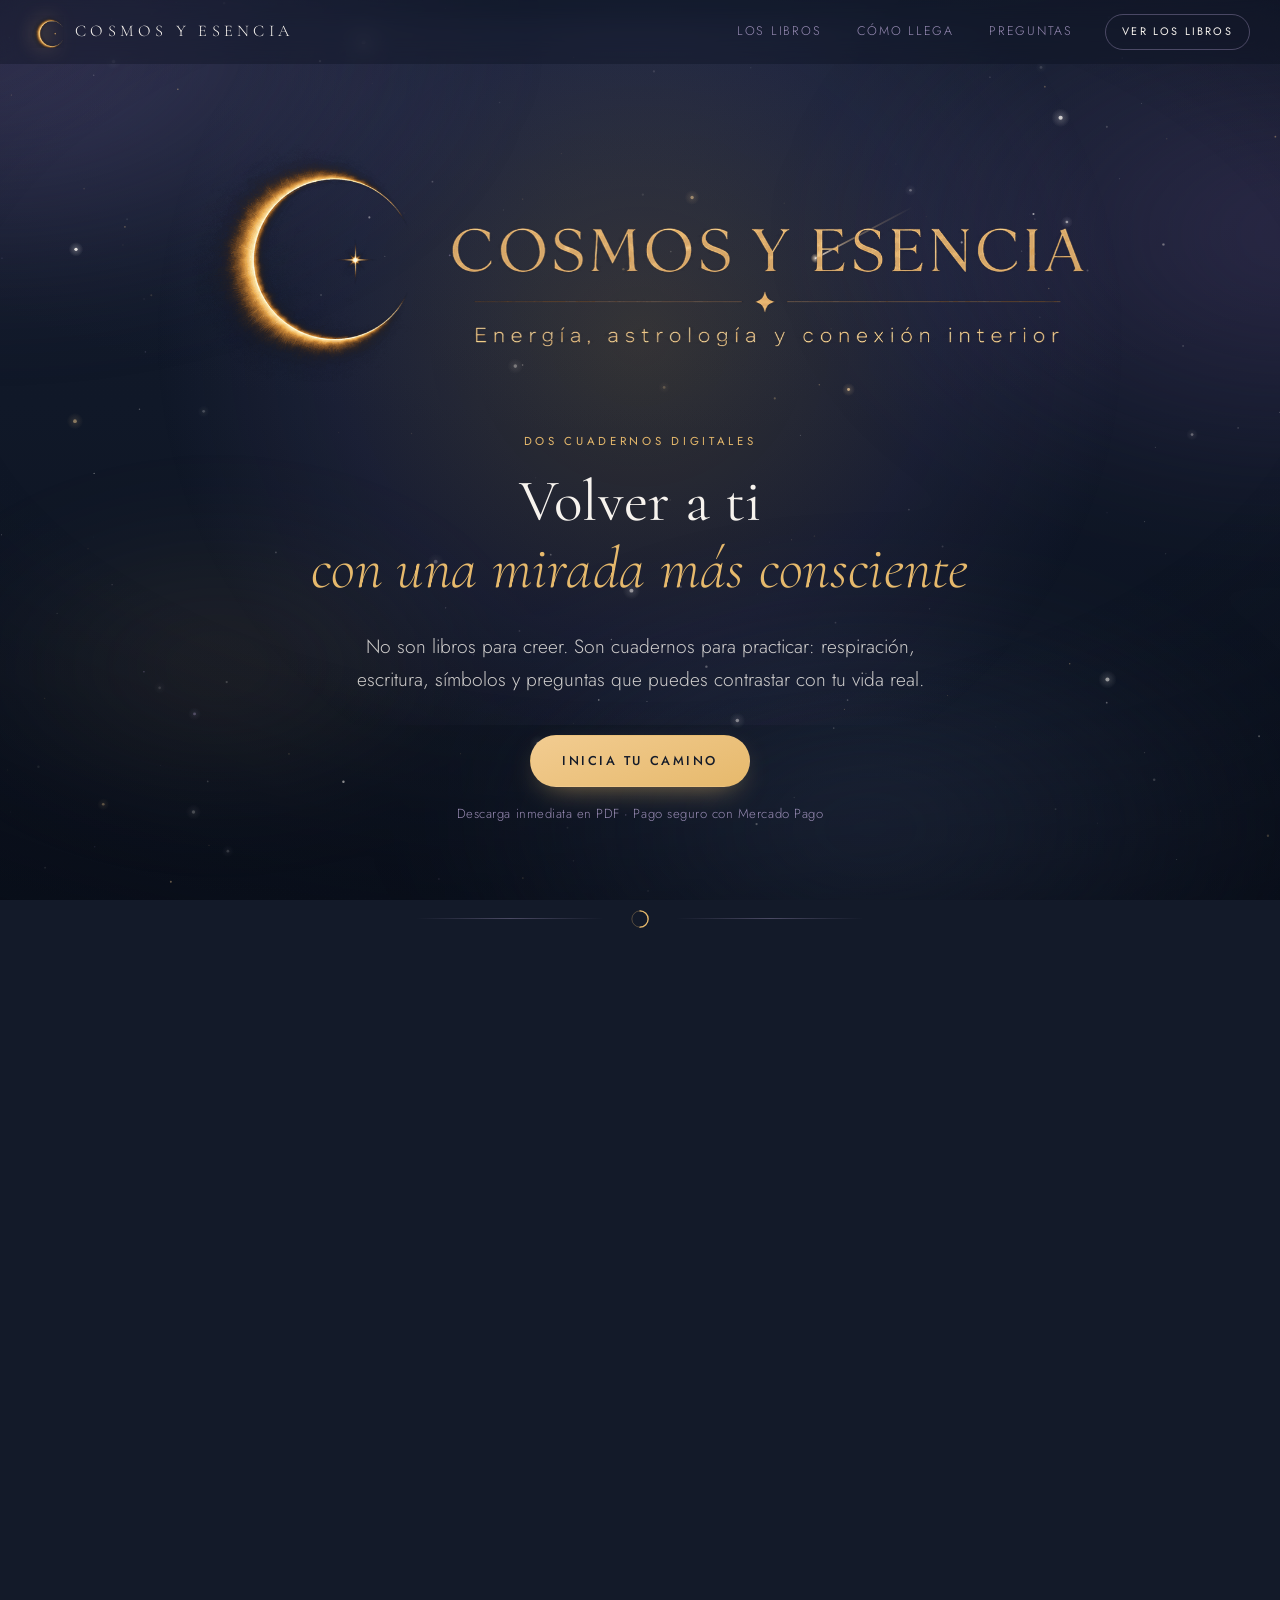
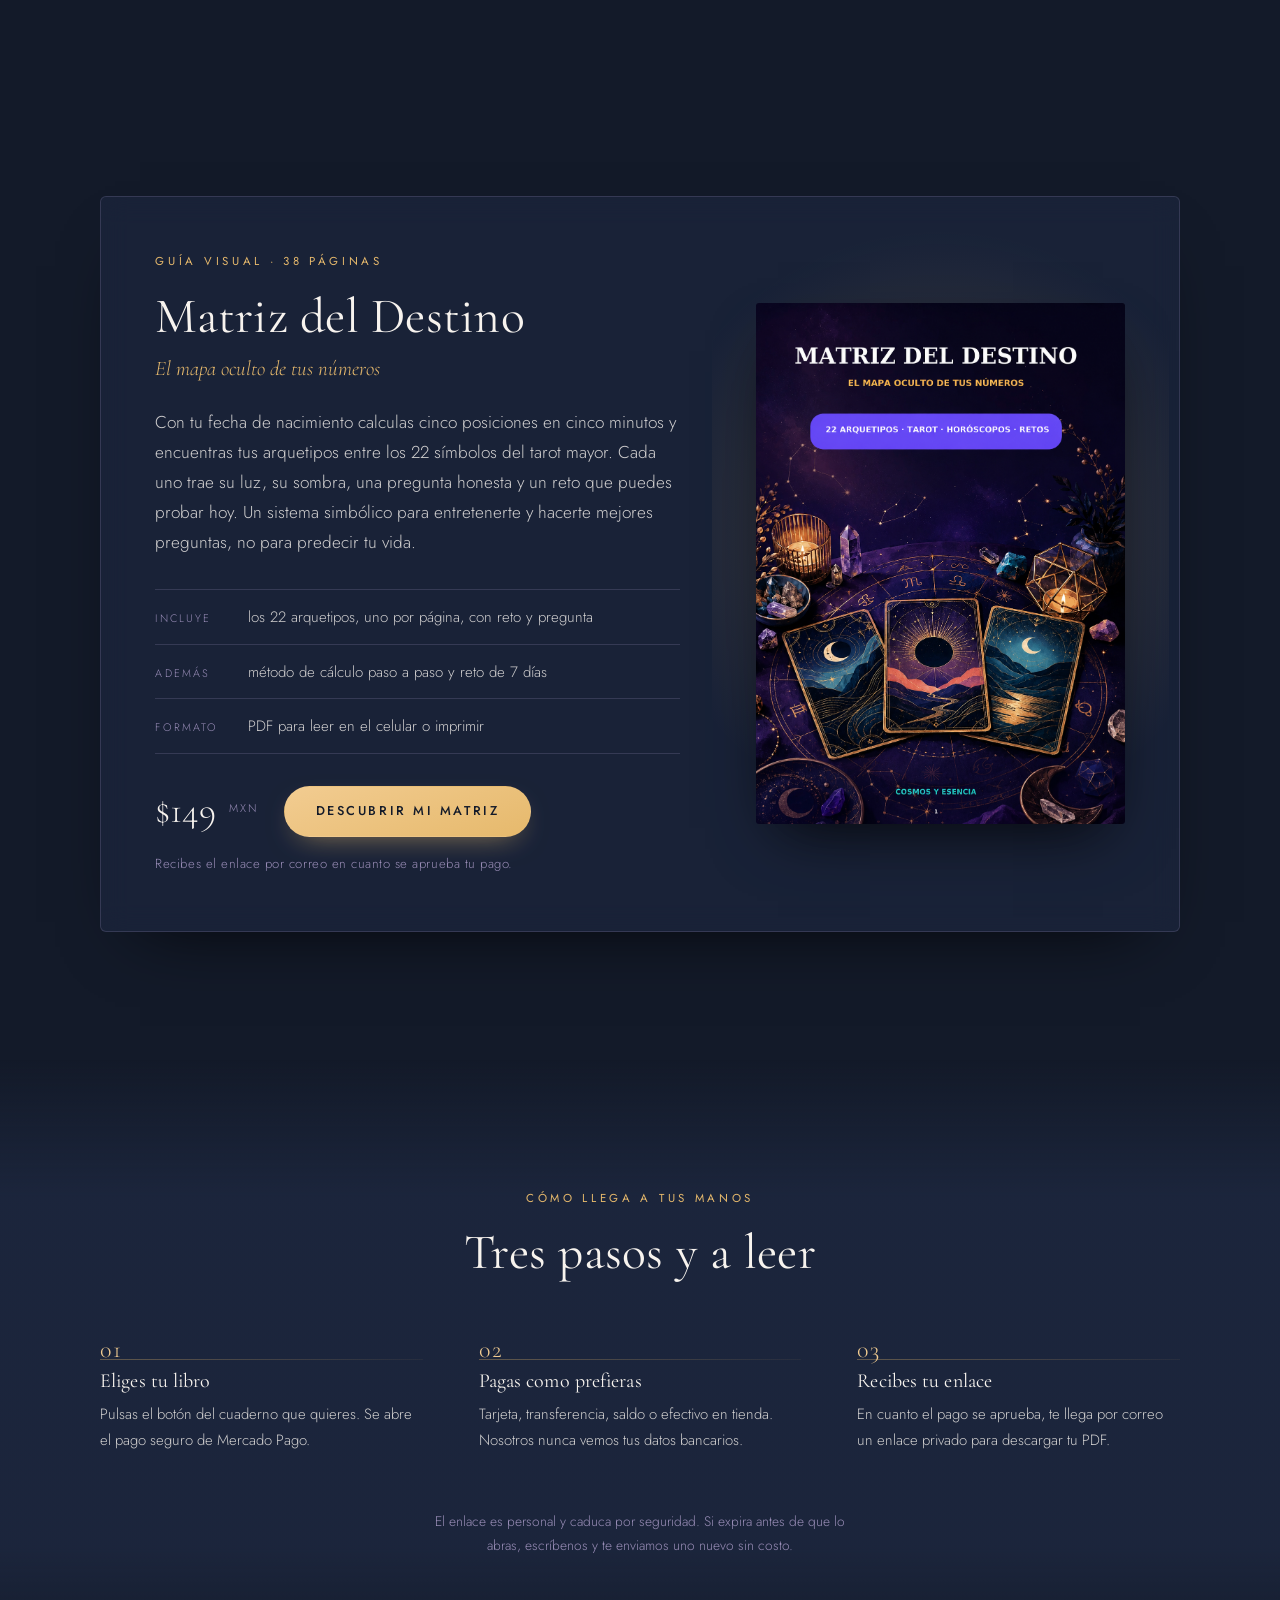
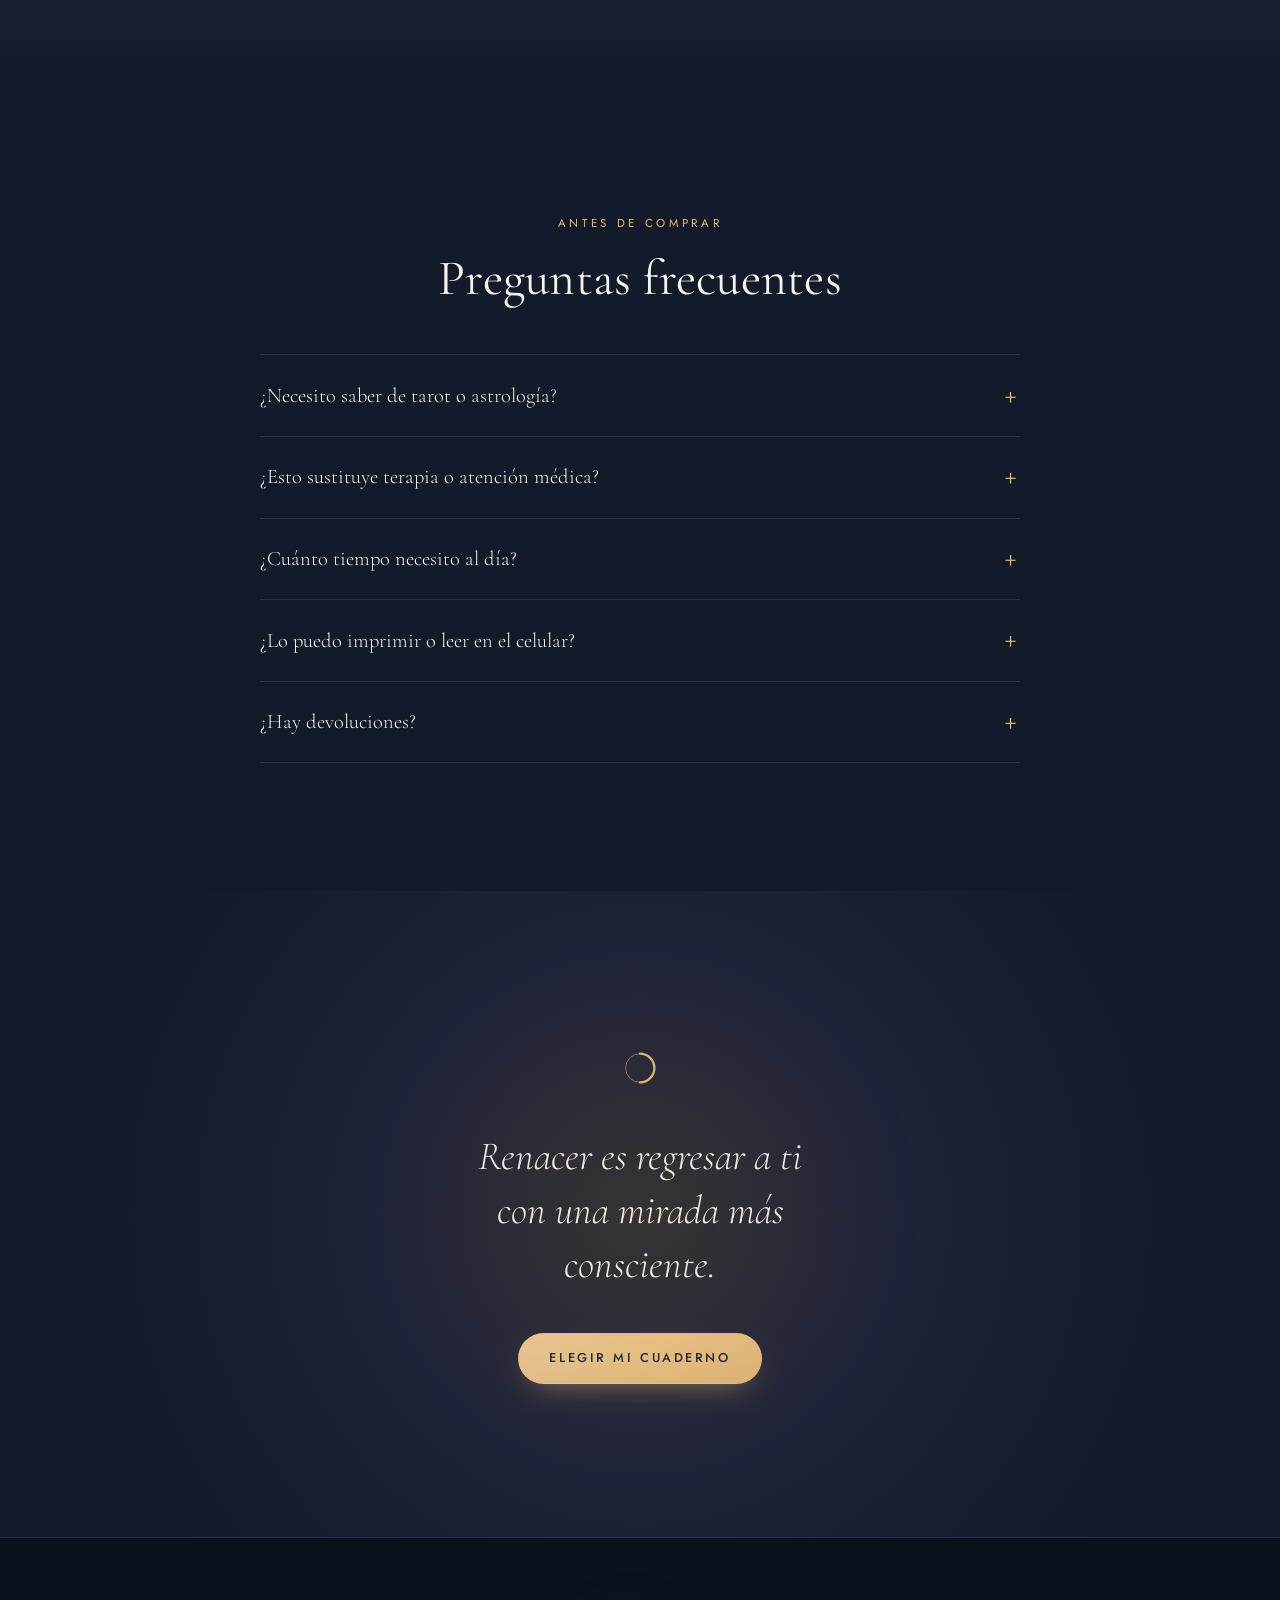
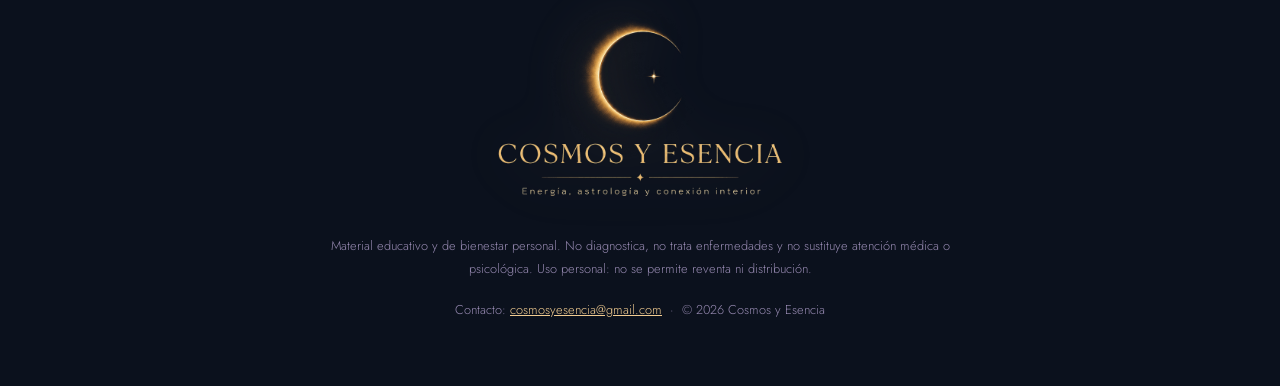
==== index.html @ add238f6 "Update index.html" ====
<!DOCTYPE html>
<html lang="es-MX">
<head>
<meta charset="UTF-8">
<meta name="viewport" content="width=device-width, initial-scale=1">
<title>Cosmos y Esencia — Ebooks de energía, astrología y conexión interior</title>
<meta name="description" content="Dos cuadernos digitales para observarte con más claridad: Renacer Energético (21 días de práctica) y Matriz del Destino (los 22 arquetipos). Descarga inmediata en PDF.">

<!-- El icono que se ve en la pestaña del navegador -->
<link rel="icon" type="image/png" href="assets/favicon.png">
<link rel="apple-touch-icon" href="assets/favicon.png">

<!-- Cómo se ve el enlace cuando lo compartes en WhatsApp, Facebook o Instagram -->
<meta property="og:type" content="website">
<meta property="og:title" content="Cosmos y Esencia — Ebooks de energía y conexión interior">
<meta property="og:description" content="Dos cuadernos digitales para volver a ti con una mirada más consciente.">
<meta property="og:image" content="assets/og-cosmos.jpg">
<meta name="theme-color" content="#131A29">

<link rel="preconnect" href="https://fonts.googleapis.com">
<link rel="preconnect" href="https://fonts.gstatic.com" crossorigin>
<link href="https://fonts.googleapis.com/css2?family=Cormorant+Garamond:ital,wght@0,300;0,400;0,500;1,300;1,400&family=Jost:wght@200;300;400;500&display=swap" rel="stylesheet">
<link rel="stylesheet" href="./css/styles.css">
</head>

<body>
<a class="skip-link" href="#libros">Ir a los libros</a>

<!-- ════════════════════════════════════════════════════════════════
     EL CIELO
     Estas tres capas viven detrás de TODA la página (position:fixed).
     No se tocan ni se leen: son decoración, por eso van con aria-hidden.

       1. .cielo__nebulosa → manchas de color moradas que se mueven lento
       2. <canvas>         → estrellas que titilan + estrellas fugaces (cielo.js)
       3. .cielo__vineta   → oscurece los bordes para que el texto se lea
     ════════════════════════════════════════════════════════════════ -->
<div class="cielo" aria-hidden="true">
  <div class="cielo__nebulosa"></div>
  <canvas id="cielo-estrellas"></canvas>
  <div class="cielo__vineta"></div>
</div>

<!-- Símbolo del eclipse dibujado en SVG. Se usa como separador entre secciones. -->
<svg width="0" height="0" aria-hidden="true" focusable="false" style="position:absolute">
  <symbol id="eclipse" viewBox="0 0 48 48">
    <circle cx="24" cy="24" r="15" fill="none" stroke="currentColor" stroke-width="1" opacity=".55"/>
    <path d="M24 9a15 15 0 0 1 0 30" fill="none" stroke="currentColor" stroke-width="2.4" stroke-linecap="round"/>
  </symbol>
  <symbol id="destello" viewBox="0 0 24 24">
    <path d="M12 1c.6 6.2 4.8 10.4 11 11-6.2.6-10.4 4.8-11 11-.6-6.2-4.8-10.4-11-11 6.2-.6 10.4-4.8 11-11z" fill="currentColor"/>
  </symbol>
</svg>

<!-- ══════════════════════════ ENCABEZADO ══════════════════════════ -->
<header class="topbar" id="topbar">
  <div class="topbar__inner">
    <a class="marca" href="#top" aria-label="Cosmos y Esencia, ir al inicio">
      <img class="marca__icono" src="assets/eclipse.png" alt="" width="420" height="404">
      <span class="marca__texto">Cosmos&nbsp;y&nbsp;Esencia</span>
    </a>
    <nav class="topnav" aria-label="Secciones">
      <a href="#libros">Los libros</a>
      <a href="#proceso">Cómo llega</a>
      <a href="#preguntas">Preguntas</a>
    </nav>
    <a class="btn btn--ghost btn--sm" href="#libros">Ver los libros</a>
  </div>
</header>

<main id="top">

  <!-- ══════════════════════════ PORTADA ══════════════════════════ -->
  <section class="hero">
    <div class="hero__aura" aria-hidden="true"></div>

    <picture>
      <source media="(max-width: 700px)" srcset="assets/logo-completo.png">
      <img class="hero__banner"
           src="assets/banner-marca.png"
           alt="Cosmos y Esencia — energía, astrología y conexión interior"
           width="1500" height="397" fetchpriority="high">
    </picture>

    <div class="hero__copy reveal">
      <p class="eyebrow">Dos cuadernos digitales</p>
      <h1>Volver a ti<br><em>con una mirada más consciente</em></h1>
      <p class="lede">
        No son libros para creer. Son cuadernos para practicar: respiración, escritura,
        símbolos y preguntas que puedes contrastar con tu vida real.
      </p>
      <a class="btn btn--solid" href="#libros">Inicia tu camino</a>
      <p class="microcopy">Descarga inmediata en PDF · Pago seguro con Mercado Pago</p>
    </div>
  </section>

  <div class="divider" aria-hidden="true"><svg class="glyph"><use href="#eclipse"/></svg></div>

  <!-- ══════════════════════════ LOS LIBROS ══════════════════════════ -->
  <section id="libros" class="books">

    <!-- ── LIBRO 1 ────────────────────────────────────────────────── -->
    <article class="book reveal">

      <div class="book__cover">
        <!-- Imagen de la portada completa escalable -->
        <img src="assets/portada_renacer.PNG" alt="Portada del ebook Renacer Energético" width="760" height="1075" loading="lazy">
      </div>

      <div class="book__body">
        <p class="eyebrow">Cuaderno práctico · 49 páginas</p>
        <h2>Renacer Energético</h2>
        <p class="book__sub">21 días para liberar bloqueos y recuperar tu paz</p>

        <p class="book__text">
          Tres etapas —reconocer, liberar y renovar— con una práctica guiada y una página
          de cuaderno para cada día. Trabajas respiración consciente, límites amables,
          descanso sin culpa y hábitos pequeños que sí puedes sostener. Entre 10 y 15
          minutos diarios, sin necesidad de adoptar ninguna creencia.
        </p>

        <ul class="specs">
          <li><span>Incluye</span> 21 prácticas guiadas y 21 páginas de escritura reflexiva</li>
          <li><span>Además</span> rutina de 10 minutos, plan de continuidad y registro de 30 días</li>
          <li><span>Formato</span> PDF para leer en el celular o imprimir</li>
        </ul>

        <div class="buyline">
          <p class="price">$149 <span>MXN</span></p>
          <a class="btn btn--solid" href="/api/checkout?producto=renacer" data-producto="renacer">Comenzar los 21 días</a>
        </div>
        <p class="microcopy">Recibes el enlace por correo en cuanto se aprueba tu pago.</p>
      </div>
    </article>

    <!-- ── LIBRO 2 ────────────────────────────────────────────────── -->
    <article class="book book--flip reveal">

      <div class="book__cover">
        <!-- Imagen de la portada completa escalable -->
        <img src="assets/portada_matriz.PNG" alt="Portada del ebook Matriz del Destino" width="760" height="1075" loading="lazy">
      </div>

      <div class="book__body">
        <p class="eyebrow">Guía visual · 38 páginas</p>
        <h2>Matriz del Destino</h2>
        <p class="book__sub">El mapa oculto de tus números</p>

        <p class="book__text">
          Con tu fecha de nacimiento calculas cinco posiciones en cinco minutos y encuentras
          tus arquetipos entre los 22 símbolos del tarot mayor. Cada uno trae su luz, su
          sombra, una pregunta honesta y un reto que puedes probar hoy. Un sistema simbólico
          para entretenerte y hacerte mejores preguntas, no para predecir tu vida.
        </p>

        <ul class="specs">
          <li><span>Incluye</span> los 22 arquetipos, uno por página, con reto y pregunta</li>
          <li><span>Además</span> método de cálculo paso a paso y reto de 7 días</li>
          <li><span>Formato</span> PDF para leer en el celular o imprimir</li>
        </ul>

        <div class="buyline">
          <p class="price">$149 <span>MXN</span></p>
          <a class="btn btn--solid" href="/api/checkout?producto=matriz" data-producto="matriz">Descubrir mi matriz</a>
        </div>
        <p class="microcopy">Recibes el enlace por correo en cuanto se aprueba tu pago.</p>
      </div>
    </article>

  </section>

  <!-- ══════════════════════════ CÓMO LLEGA ══════════════════════════ -->
  <section id="proceso" class="process">
    <div class="wrap reveal">
      <p class="eyebrow">Cómo llega a tus manos</p>
      <h2 class="section-title">Tres pasos y a leer</h2>

      <ol class="steps">
        <li>
          <span class="steps__n">01</span>
          <h3>Eliges tu libro</h3>
          <p>Pulsas el botón del cuaderno que quieres. Se abre el pago seguro de Mercado Pago.</p>
        </li>
        <li>
          <span class="steps__n">02</span>
          <h3>Pagas como prefieras</h3>
          <p>Tarjeta, transferencia, saldo o efectivo en tienda. Nosotros nunca vemos tus datos bancarios.</p>
        </li>
        <li>
          <span class="steps__n">03</span>
          <h3>Recibes tu enlace</h3>
          <p>En cuanto el pago se aprueba, te llega por correo un enlace privado para descargar tu PDF.</p>
        </li>
      </ol>

      <p class="process__note">
        El enlace es personal y caduca por seguridad. Si expira antes de que lo abras,
        escríbenos y te enviamos uno nuevo sin costo.
      </p>
    </div>
  </section>

  <!-- ══════════════════════════ PREGUNTAS ══════════════════════════ -->
  <section id="preguntas" class="faq">
    <div class="wrap reveal">
      <p class="eyebrow">Antes de comprar</p>
      <h2 class="section-title">Preguntas frecuentes</h2>

      <details>
        <summary>¿Necesito saber de tarot o astrología?</summary>
        <p>No. Los dos cuadernos están escritos para empezar desde cero. En la Matriz del Destino calculas tus números con papel y lápiz, y cada arquetipo se explica en lenguaje sencillo.</p>
      </details>

      <details>
        <summary>¿Esto sustituye terapia o atención médica?</summary>
        <p>No, y es importante decirlo con claridad. Son materiales de bienestar y reflexión: no diagnostican, no tratan enfermedades ni predicen hechos. Si algo que sientes supera lo que puedes acompañar por tu cuenta, busca apoyo profesional.</p>
      </details>

      <details>
        <summary>¿Cuánto tiempo necesito al día?</summary>
        <p>Entre 10 y 15 minutos en Renacer Energético. La Matriz del Destino la puedes abrir por cualquier arquetipo y volver después; no lleva orden obligatorio.</p>
      </details>

      <details>
        <summary>¿Lo puedo imprimir o leer en el celular?</summary>
        <p>Las dos cosas. Son PDF en tamaño carta, pensados para escribir sobre ellos en papel o para leerse cómodo en pantalla.</p>
      </details>

      <details>
        <summary>¿Hay devoluciones?</summary>
        <p>Al ser archivos digitales que se descargan al instante, no manejamos reembolso una vez entregado el enlace. Si tuviste un problema con la descarga, escríbenos y lo resolvemos.</p>
      </details>
    </div>
  </section>

  <!-- ══════════════════════════ CIERRE ══════════════════════════ -->
  <section class="closing">
    <div class="closing__aura" aria-hidden="true"></div>
    <div class="wrap reveal">
      <svg class="glyph glyph--lg" aria-hidden="true"><use href="#eclipse"/></svg>
      <blockquote>Renacer es regresar a ti con una mirada más consciente.</blockquote>
      <a class="btn btn--solid" href="#libros">Elegir mi cuaderno</a>
    </div>
  </section>

</main>

<!-- ══════════════════════════ PIE ══════════════════════════ -->
<footer class="foot">
  <div class="foot__inner">
    <img class="foot__logo" src="assets/logo-completo.png" alt="Cosmos y Esencia" width="760" height="494" loading="lazy">
    <p class="foot__legal">
      Material educativo y de bienestar personal. No diagnostica, no trata enfermedades
      y no sustituye atención médica o psicológica. Uso personal: no se permite reventa
      ni distribución.
    </p>
    <p class="foot__legal">
      Contacto: <a href="mailto:hola@cosmosyesencia.com">cosmosyesencia@gmail.com</a>
      &nbsp;·&nbsp; © <span id="year">2026</span> Cosmos y Esencia
    </p>
  </div>
</footer>

<script src="./js/cielo.js" defer></script>
<script src="./js/script.js" defer></script>
</body>
</html>
---- css/styles.css ----
/* ============================================================
   COSMOS Y ESENCIA — Hoja de estilos
   Paleta oficial de marca (los mismos Pantone de tu manual):

     #131A29  289 C          → noche profunda (fondo base)
     #232F4C  533 C          → superficies / tarjetas
     #374462  7545 C         → líneas y bordes
     #473A68  2685 C         → nebulosa oscura
     #7D6BAE  2645 C         → nebulosa viva
     #B9A8D6  2635 C         → lavanda (textos secundarios)
     #F2CC91  7404 C         → oro claro (brillos)
     #E6B96C  7555 C         → oro (botones y acentos)
     #F7F3EE  Warm Gray 1 C  → marfil (textos principales)
   ============================================================ */

:root{
  /* — Color — */
  --noche:        #131A29;
  --noche-honda:  #0B111D;   /* variante aún más oscura, para el pie */
  --superficie:   #232F4C;
  --pizarra:      #374462;
  --violeta-hondo:#473A68;
  --violeta:      #7D6BAE;
  --lavanda:      #B9A8D6;
  --oro-claro:    #F2CC91;
  --oro:          #E6B96C;
  --marfil:       #F7F3EE;

  /* Derivados: textos y líneas sobre fondo oscuro */
  --texto:        rgba(247,243,238,.82);
  --texto-suave:  rgba(185,168,214,.80);
  --linea:        rgba(185,168,214,.18);
  --linea-fuerte: rgba(185,168,214,.34);
  --vidrio:       rgba(35,47,76,.42);   /* fondo de las tarjetas */

  /* — Tipografía — */
  --display: "Cormorant Garamond", Georgia, "Times New Roman", serif;
  --sans:    "Jost", "Helvetica Neue", Arial, sans-serif;

  /* — Ritmo — */
  --wrap: 1080px;
  --aire: clamp(4.5rem, 10vw, 9rem);
}

/* ---------- Base ---------- */
*,*::before,*::after{ box-sizing:border-box; }

html{ scroll-behavior:smooth; scroll-padding-top:5rem; background:var(--noche); }

body{
  margin:0;
  background:transparent;          /* el fondo real lo pinta .cielo */
  color:var(--texto);
  font-family:var(--sans);
  font-weight:300;
  font-size:clamp(1rem, .96rem + .2vw, 1.075rem);
  line-height:1.75;
  -webkit-font-smoothing:antialiased;
  overflow-x:hidden;
}

img{ display:block; max-width:100%; height:auto; }
a{ color:inherit; }

h1,h2,h3{
  font-family:var(--display);
  font-weight:400;
  color:var(--marfil);
  line-height:1.12;
  margin:0;
  letter-spacing:.005em;
}
h1{ font-size:clamp(2.35rem, 5vw, 3.7rem); }
h2{ font-size:clamp(2rem, 4.4vw, 3.1rem); }
h3{ font-size:1.35rem; }
h1 em{ font-style:italic; color:var(--oro); font-weight:300; }

p{ margin:0 0 1.1rem; }

.wrap{ width:min(100% - 2.5rem, var(--wrap)); margin-inline:auto; }

/* ============================================================
   EL CIELO — las tres capas del fondo
   Todo va en position:fixed para que acompañe el scroll,
   y con pointer-events:none para que nunca estorbe al hacer clic.
   ============================================================ */
.cielo{
  position:fixed; inset:0;
  z-index:-1;
  pointer-events:none;
  background:
    radial-gradient(120% 80% at 50% 0%, #1A2338 0%, transparent 60%),
    linear-gradient(180deg, var(--noche) 0%, #101828 45%, var(--noche-honda) 100%);
  overflow:hidden;
}

/* 1. Nebulosas: manchas de color desenfocadas que respiran muy despacio */
.cielo__nebulosa{
  position:absolute; inset:-25%;
  background:
    radial-gradient(38% 30% at 16% 20%, rgba(125,107,174,.34), transparent 70%),
    radial-gradient(34% 30% at 84% 34%, rgba(71,58,104,.46), transparent 72%),
    radial-gradient(32% 26% at 62% 78%, rgba(55,68,98,.42), transparent 72%),
    radial-gradient(22% 18% at 28% 66%, rgba(230,185,108,.09), transparent 70%);
  filter:blur(46px);
  will-change:transform;
  animation:nebulosa 96s ease-in-out infinite alternate;
}
@keyframes nebulosa{
  from{ transform:translate3d(-2.5%, 1%, 0) scale(1); }
  to  { transform:translate3d(3%, -2.5%, 0) scale(1.14); }
}

/* 2. Estrellas: lo dibuja cielo.js dentro de este canvas */
#cielo-estrellas{
  position:absolute; inset:0;
  width:100%; height:100%;
  display:block;
}

/* 3. Viñeta: oscurece las orillas para que el texto siempre se lea */
.cielo__vineta{
  position:absolute; inset:0;
  background:radial-gradient(125% 95% at 50% 38%, transparent 42%, rgba(6,10,20,.70) 100%);
}

/* ---------- Etiquetas pequeñas ---------- */
.eyebrow{
  font-size:.72rem;
  letter-spacing:.32em;
  text-transform:uppercase;
  color:var(--oro);
  margin:0 0 1.1rem;
  font-weight:400;
}

.microcopy{
  font-size:.82rem;
  letter-spacing:.04em;
  color:var(--texto-suave);
  margin:1rem 0 0;
}

/* ---------- Botones ---------- */
.btn{
  display:inline-block;
  font-family:var(--sans);
  font-size:.8rem;
  font-weight:400;
  letter-spacing:.2em;
  text-transform:uppercase;
  text-decoration:none;
  padding:1.05em 2.4em;
  border-radius:999px;
  border:1px solid transparent;
  transition:box-shadow .35s ease, transform .35s ease,
             background-color .35s ease, color .35s ease, border-color .35s ease;
}
.btn:hover{ transform:translateY(-2px); }

/* Botón principal: oro sólido sobre la noche. Es el único elemento
   que brilla de verdad, para que la vista sepa a dónde ir. */
.btn--solid{
  background:linear-gradient(160deg, var(--oro-claro), var(--oro));
  color:var(--noche);
  font-weight:500;
  box-shadow:0 10px 30px -14px rgba(230,185,108,.75);
}
.btn--solid:hover{ box-shadow:0 16px 40px -14px rgba(242,204,145,.9); }

.btn--ghost{ border-color:var(--linea-fuerte); color:var(--marfil); background:transparent; }
.btn--ghost:hover{ border-color:var(--oro); color:var(--oro-claro); }

.btn--sm{ padding:.7em 1.5em; font-size:.68rem; }

:focus-visible{ outline:2px solid var(--oro-claro); outline-offset:3px; border-radius:2px; }

.skip-link{
  position:absolute; left:-9999px; top:0; z-index:100;
  background:var(--oro); color:var(--noche);
  padding:.8rem 1.2rem; font-size:.8rem; text-decoration:none;
}
.skip-link:focus{ left:.5rem; top:.5rem; }

/* ---------- Glifo del eclipse ---------- */
.glyph{ width:26px; height:26px; color:var(--oro); }
.glyph--lg{ width:46px; height:46px; }

.divider{
  display:flex; align-items:center; justify-content:center; gap:1.4rem;
  padding:clamp(3rem,7vw,5rem) 1rem;
}
.divider::before,
.divider::after{
  content:""; height:1px; width:min(24vw, 190px);
  background:linear-gradient(to right, transparent, var(--linea-fuerte), transparent);
}

/* ============================================================
   ENCABEZADO
   ============================================================ */
.topbar{
  position:sticky; top:0; z-index:50;
  backdrop-filter:blur(12px);
  -webkit-backdrop-filter:blur(12px);
  background:rgba(11,17,29,.35);
  border-bottom:1px solid transparent;
  transition:background-color .4s ease, border-color .4s ease;
}
.topbar.is-stuck{
  background:rgba(11,17,29,.82);
  border-bottom-color:var(--linea);
}
.topbar__inner{
  width:min(100% - 2.5rem, 1220px); margin-inline:auto;
  display:flex; align-items:center; gap:2rem;
  padding:.85rem 0;
}

.marca{
  display:flex; align-items:center; gap:.7rem;
  text-decoration:none; margin-right:auto;
}
.marca__icono{
  width:34px; height:auto;
  filter:drop-shadow(0 0 10px rgba(230,185,108,.45));
}
.marca__texto{
  font-family:var(--display);
  font-size:1.02rem; letter-spacing:.26em; text-transform:uppercase;
  color:var(--marfil);
}

.topnav{ display:flex; gap:2.2rem; }
.topnav a{
  font-size:.78rem; letter-spacing:.14em; text-transform:uppercase;
  color:var(--texto-suave); text-decoration:none;
  transition:color .3s ease;
}
.topnav a:hover{ color:var(--oro-claro); }

/* ============================================================
   PORTADA
   El banner es PNG transparente, así que se apoya en el cielo.
   El "aura" es un halo dorado detrás para dar profundidad.
   ============================================================ */
.hero{
  position:relative;
  padding:clamp(2.5rem,7vw,5rem) 0 0;
  text-align:center;
}
.hero__aura{
  position:absolute; left:50%; top:-6%;
  width:min(100%, 1200px); aspect-ratio:1.7/1;
  transform:translateX(-50%);
  background:radial-gradient(circle at 50% 45%, rgba(230,185,108,.16), rgba(125,107,174,.10) 42%, transparent 68%);
  pointer-events:none;
}
.hero__banner{
  position:relative;
  width:min(100% - 2.5rem, 900px);
  margin-inline:auto;
  animation:aparecer 1.4s cubic-bezier(.2,.7,.3,1) both;
}
@keyframes aparecer{
  from{ opacity:0; transform:translateY(14px) scale(.985); }
  to  { opacity:1; transform:none; }
}

.hero__copy{
  position:relative;
  width:min(100% - 2.5rem, 780px);
  margin:clamp(1.5rem,4vw,3rem) auto 0;
}
.hero__copy .lede{
  font-size:clamp(1.05rem,1.6vw,1.2rem);
  margin:1.8rem auto 2.4rem;
  max-width:52ch;
}
.hero h1{ margin-bottom:0; }

/* ============================================================
   LOS LIBROS
   ============================================================ */
.books{ width:min(100% - 2.5rem, var(--wrap)); margin-inline:auto; }

.book{
  display:grid;
  grid-template-columns:minmax(240px, 38%) 1fr;
  gap:clamp(2.5rem, 6vw, 5rem);
  align-items:center;
  padding:clamp(2.2rem, 5vw, 3.4rem);
  border-radius:6px;
  background:var(--vidrio);
  backdrop-filter:blur(14px);
  -webkit-backdrop-filter:blur(14px);
  border:1px solid var(--linea);
  box-shadow:0 30px 70px -40px rgba(0,0,0,.9);
}
.book + .book{ margin-top:clamp(2rem,4vw,3rem); }

/* --- Portada dibujada con CSS (mientras no tengas la imagen real) --- */
.book__cover{ position:relative; }
.book__cover::before{
  content:""; position:absolute; inset:-16% -12%;
  background:radial-gradient(circle at 50% 45%, rgba(230,185,108,.20), transparent 68%);
  z-index:0;
}
.book__cover img{
  position:relative; z-index:1;
  border-radius:3px;
  box-shadow:0 26px 60px -22px rgba(0,0,0,.85);
}

.tomo{
  position:relative; z-index:1;
  aspect-ratio:1/1.42;
  display:flex; flex-direction:column; align-items:center; justify-content:center;
  gap:.15rem;
  padding:2rem 1.5rem;
  text-align:center;
  border-radius:3px;
  border:1px solid rgba(230,185,108,.30);
  box-shadow:0 26px 60px -22px rgba(0,0,0,.9), inset 0 0 60px rgba(125,107,174,.16);
  overflow:hidden;
  transition:transform .6s cubic-bezier(.2,.7,.3,1), box-shadow .6s ease;
}
.tomo--renacer{ background:linear-gradient(165deg, #232F4C 0%, #131A29 55%, #0B111D 100%); }
.tomo--matriz { background:linear-gradient(165deg, #473A68 0%, #232F4C 55%, #131A29 100%); }

/* El lomo del libro: una franja de luz en el borde izquierdo */
.tomo::before{
  content:""; position:absolute; inset:0 auto 0 0; width:9px;
  background:linear-gradient(90deg, rgba(0,0,0,.55), rgba(255,255,255,.07));
}
/* Marco dorado interior */
.tomo::after{
  content:""; position:absolute; inset:14px 12px;
  border:1px solid rgba(230,185,108,.22);
  border-radius:2px; pointer-events:none;
}
.book:hover .tomo{
  transform:translateY(-7px);
  box-shadow:0 34px 70px -22px rgba(0,0,0,.95), inset 0 0 70px rgba(125,107,174,.24);
}

.tomo__marca{ width:34%; margin-bottom:1rem; opacity:.95; }
.tomo__kicker{
  font-size:.56rem; letter-spacing:.34em; text-transform:uppercase;
  color:var(--lavanda); margin:0 0 .8rem;
}
.tomo__titulo{
  font-family:var(--display); font-size:clamp(1.4rem,3.2vw,1.9rem);
  color:var(--oro-claro); line-height:1.15; margin:0;
}
.tomo__rule{ display:block; width:44px; height:1px; background:rgba(230,185,108,.5); margin:.9rem 0; }
.tomo__sub{
  font-family:var(--display); font-style:italic; font-size:.92rem;
  color:var(--texto); margin:0; max-width:18ch;
}
.tomo__pie{
  position:absolute; bottom:1.6rem; left:0; right:0;
  font-size:.5rem; letter-spacing:.3em; text-transform:uppercase;
  color:rgba(185,168,214,.62); margin:0;
}

.book__sub{
  font-family:var(--display);
  font-style:italic;
  font-size:1.3rem;
  color:var(--oro);
  margin:.6rem 0 1.5rem;
  line-height:1.4;
}
.book__text{ max-width:56ch; }

.specs{ list-style:none; margin:2rem 0; padding:0; }
.specs li{
  border-top:1px solid var(--linea);
  padding:.85rem 0;
  font-size:.94rem;
}
.specs li:last-child{ border-bottom:1px solid var(--linea); }
.specs span{
  display:inline-block; min-width:5.5rem;
  font-size:.68rem; letter-spacing:.2em; text-transform:uppercase;
  color:var(--texto-suave);
}

.buyline{ display:flex; align-items:center; flex-wrap:wrap; gap:1.6rem; }

.price{
  font-family:var(--display);
  font-size:2.3rem; color:var(--marfil);
  margin:0; line-height:1;
}
.price span{
  font-family:var(--sans);
  font-size:.7rem; letter-spacing:.2em;
  color:var(--texto-suave); vertical-align:.9em; margin-left:.2rem;
}

/* ============================================================
   CÓMO LLEGA
   Banda de ancho completo, un poco más clara que el cielo.
   ============================================================ */
.process{
  position:relative;
  background:linear-gradient(180deg, rgba(35,47,76,.0), rgba(35,47,76,.55) 22%, rgba(35,47,76,.55) 78%, rgba(35,47,76,0));
  padding-block:var(--aire);
  margin-top:var(--aire);
  text-align:center;
}
.section-title{ margin-bottom:3rem; }

.steps{
  list-style:none; margin:0; padding:0;
  display:grid; grid-template-columns:repeat(3,1fr);
  gap:clamp(2rem,5vw,3.5rem);
  text-align:left;
}
.steps li{ position:relative; padding-top:2.6rem; }
.steps__n{
  position:absolute; top:0; left:0;
  font-family:var(--display);
  font-size:1.5rem; color:var(--oro-claro);
  letter-spacing:.08em;
}
.steps li::before{
  content:""; position:absolute; top:1.9rem; left:0; right:0;
  height:1px; background:linear-gradient(to right, rgba(230,185,108,.35), rgba(230,185,108,.05));
}
.steps h3{ font-size:1.25rem; margin-bottom:.5rem; }
.steps p{ font-size:.93rem; margin:0; }

.process__note{
  margin:3.5rem auto 0; max-width:52ch;
  font-size:.86rem; color:var(--texto-suave);
}

/* ============================================================
   PREGUNTAS
   ============================================================ */
.faq{ padding-block:var(--aire); text-align:center; }
.faq .wrap{ max-width:760px; }

.faq details{
  border-bottom:1px solid var(--linea);
  text-align:left;
}
.faq details:first-of-type{ border-top:1px solid var(--linea); }

.faq summary{
  cursor:pointer; list-style:none;
  padding:1.4rem 2.5rem 1.4rem 0;
  position:relative;
  font-family:var(--display);
  font-size:1.28rem; color:var(--marfil);
  transition:color .3s ease;
}
.faq summary::-webkit-details-marker{ display:none; }
.faq summary:hover{ color:var(--oro-claro); }
.faq summary::after{
  content:"+"; position:absolute; right:.2rem; top:50%;
  transform:translateY(-50%);
  font-family:var(--sans); font-weight:300; font-size:1.4rem;
  color:var(--oro); transition:transform .3s ease;
}
.faq details[open] summary::after{ transform:translateY(-50%) rotate(45deg); }
.faq details p{
  margin:0 0 1.5rem; padding-right:2.5rem;
  font-size:.96rem;
}

/* ============================================================
   CIERRE — el momento del eclipse
   ============================================================ */
.closing{
  position:relative;
  padding-block:calc(var(--aire) * 1.2);
  text-align:center;
  overflow:hidden;
}
.closing__aura{
  position:absolute; left:50%; top:50%;
  width:min(140vw, 1100px); aspect-ratio:1/1;
  transform:translate(-50%,-50%);
  background:radial-gradient(circle, rgba(230,185,108,.17) 0%, rgba(125,107,174,.12) 34%, rgba(125,107,174,.05) 54%, rgba(125,107,174,.01) 72%, transparent 84%);
  pointer-events:none;
  animation:latido 9s ease-in-out infinite alternate;
}
@keyframes latido{
  from{ opacity:.75; transform:translate(-50%,-50%) scale(.94); }
  to  { opacity:1;   transform:translate(-50%,-50%) scale(1.06); }
}
.closing blockquote{
  font-family:var(--display);
  font-style:italic;
  font-size:clamp(1.6rem,3.6vw,2.5rem);
  line-height:1.35;
  color:var(--marfil);
  max-width:20ch;
  margin:1.8rem auto 2.6rem;
}

/* ============================================================
   PIE
   ============================================================ */
.foot{
  position:relative;
  background:var(--noche-honda);
  color:var(--texto-suave);
  padding:4.5rem 0 3rem;
  text-align:center;
  border-top:1px solid var(--linea);
}
.foot__inner{ width:min(100% - 2.5rem, 640px); margin-inline:auto; }
.foot__logo{
  width:min(290px, 72%);
  margin:0 auto 2.2rem;
  filter:drop-shadow(0 0 26px rgba(230,185,108,.18));
}
.foot__legal{ font-size:.8rem; line-height:1.8; }
.foot__legal a{ color:var(--oro-claro); }

/* ============================================================
   ANIMACIÓN DE ENTRADA
   ============================================================ */
.reveal{ opacity:0; transform:translateY(22px); }
.reveal.is-visible{
  opacity:1; transform:none;
  transition:opacity .9s ease, transform .9s cubic-bezier(.2,.7,.3,1);
}

/* ============================================================
   RESPONSIVO
   ============================================================ */
@media (max-width:900px){
  .steps{ grid-template-columns:1fr; gap:2.4rem; }
  .steps li::before{ display:none; }
  .steps li{ padding-top:0; padding-left:3.2rem; }
  .steps__n{ top:.15rem; }
}

@media (max-width:780px){
  .topnav{ display:none; }
  .btn{ white-space:nowrap; }
  .marca__texto{ font-size:.85rem; letter-spacing:.18em; }
  .marca__icono{ width:28px; }

  /* El logo vertical del inicio: más chico y con aire alrededor */
  .hero__banner{ width:min(100% - 3.5rem, 340px); }
  .hero{ padding-top:clamp(1.5rem,6vw,3rem); }
  .hero__copy{ margin-top:2.6rem; }

  .book,
  .book--flip{
    grid-template-columns:1fr;
    justify-items:center;
    text-align:center;
  }
  .book__cover{ max-width:250px; width:100%; }
  .book__text{ max-width:60ch; }
  .specs li{ text-align:left; }
  .specs span{ display:block; min-width:0; margin-bottom:.15rem; }
  .buyline{ justify-content:center; }
  .faq summary{ font-size:1.15rem; }
}

/* En escritorio, el segundo libro invierte el orden: texto | portada */
@media (min-width:781px){
  .book--flip{ grid-template-columns:1fr minmax(240px, 38%); }
  .book--flip .book__cover{ grid-column:2; grid-row:1; }
  .book--flip .book__body{ grid-column:1; grid-row:1; }
}

@media (max-width:560px){
  /* En pantallas angostas el botón del encabezado estorba */
  .topbar .btn--ghost{ display:none; }
}

/* ============================================================
   MENOS MOVIMIENTO
   Si la persona configuró su sistema para reducir animaciones,
   el cielo se queda quieto (cielo.js también lo detecta).
   ============================================================ */
@media (prefers-reduced-motion:reduce){
  html{ scroll-behavior:auto; }
  *,*::before,*::after{
    animation-duration:.01ms !important;
    animation-iteration-count:1 !important;
    transition-duration:.01ms !important;
  }
  .reveal{ opacity:1; transform:none; }
  .hero__banner{ opacity:1; transform:none; }
}
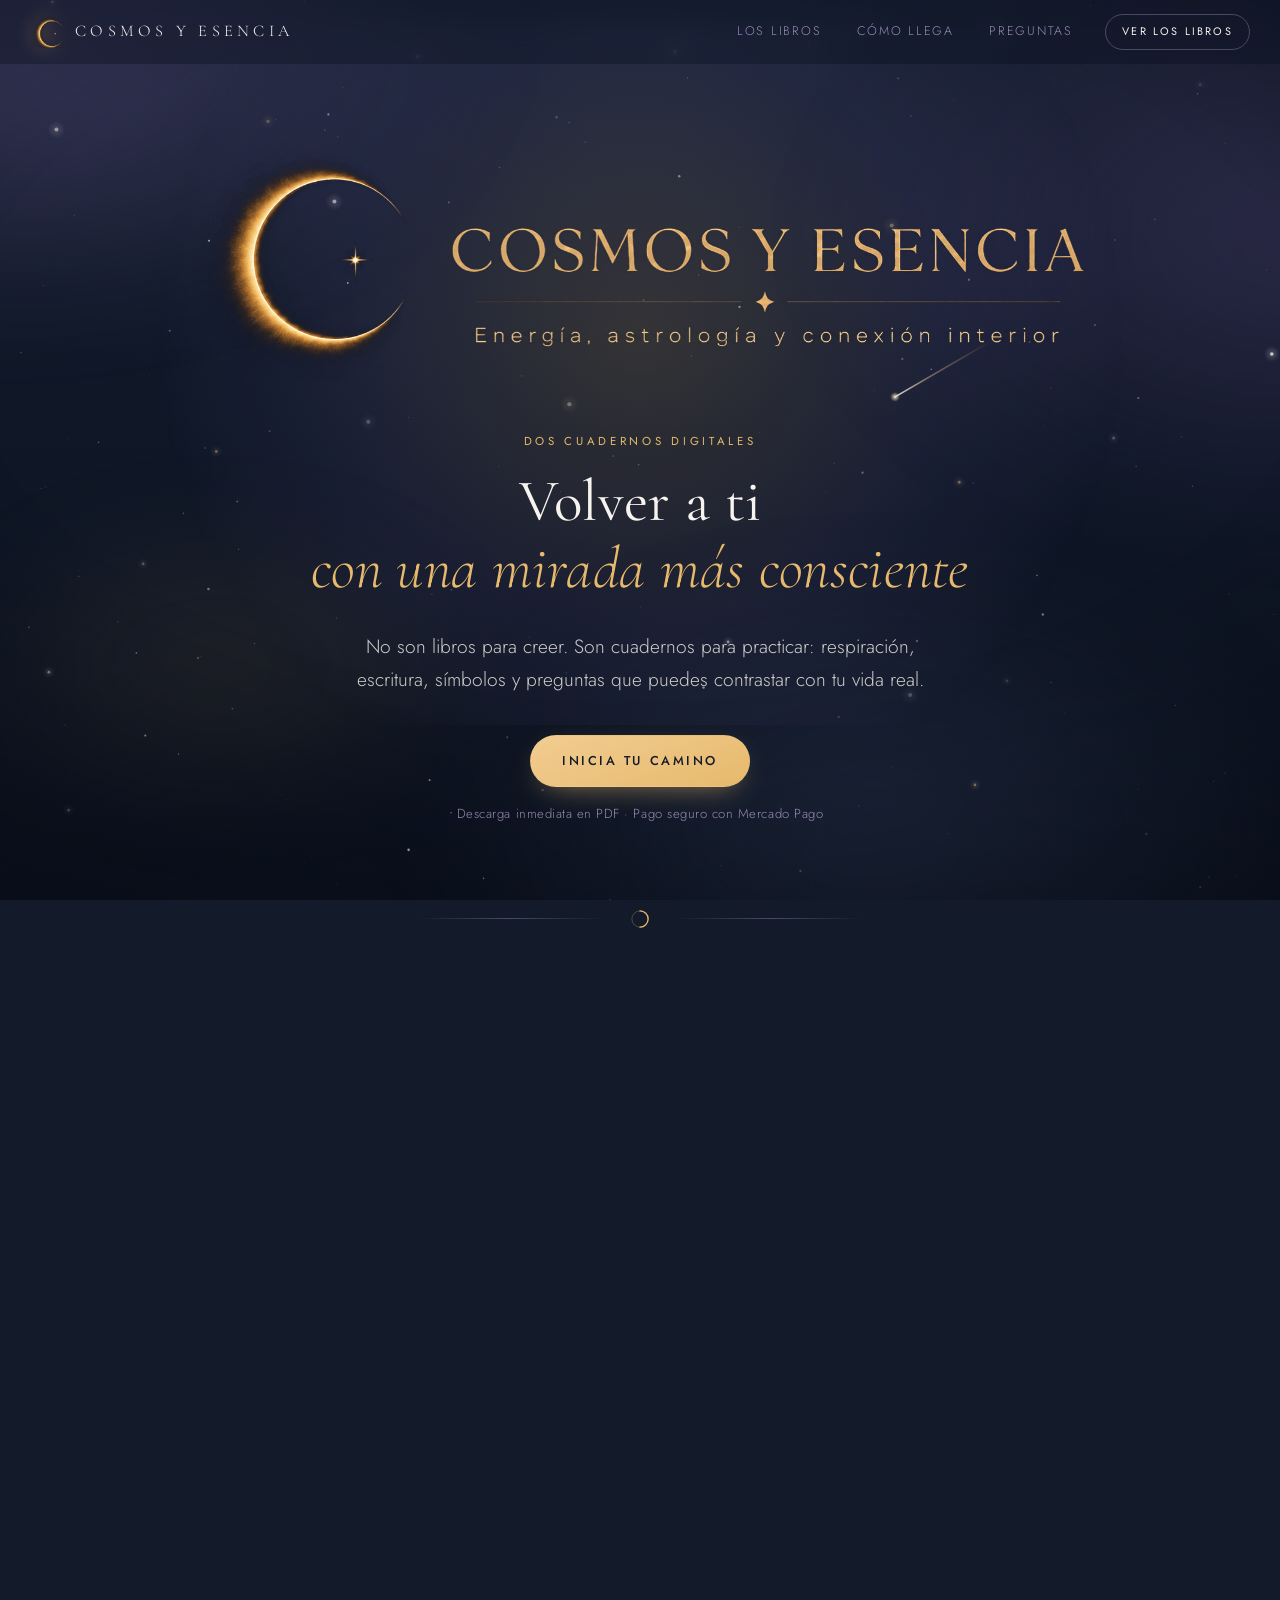
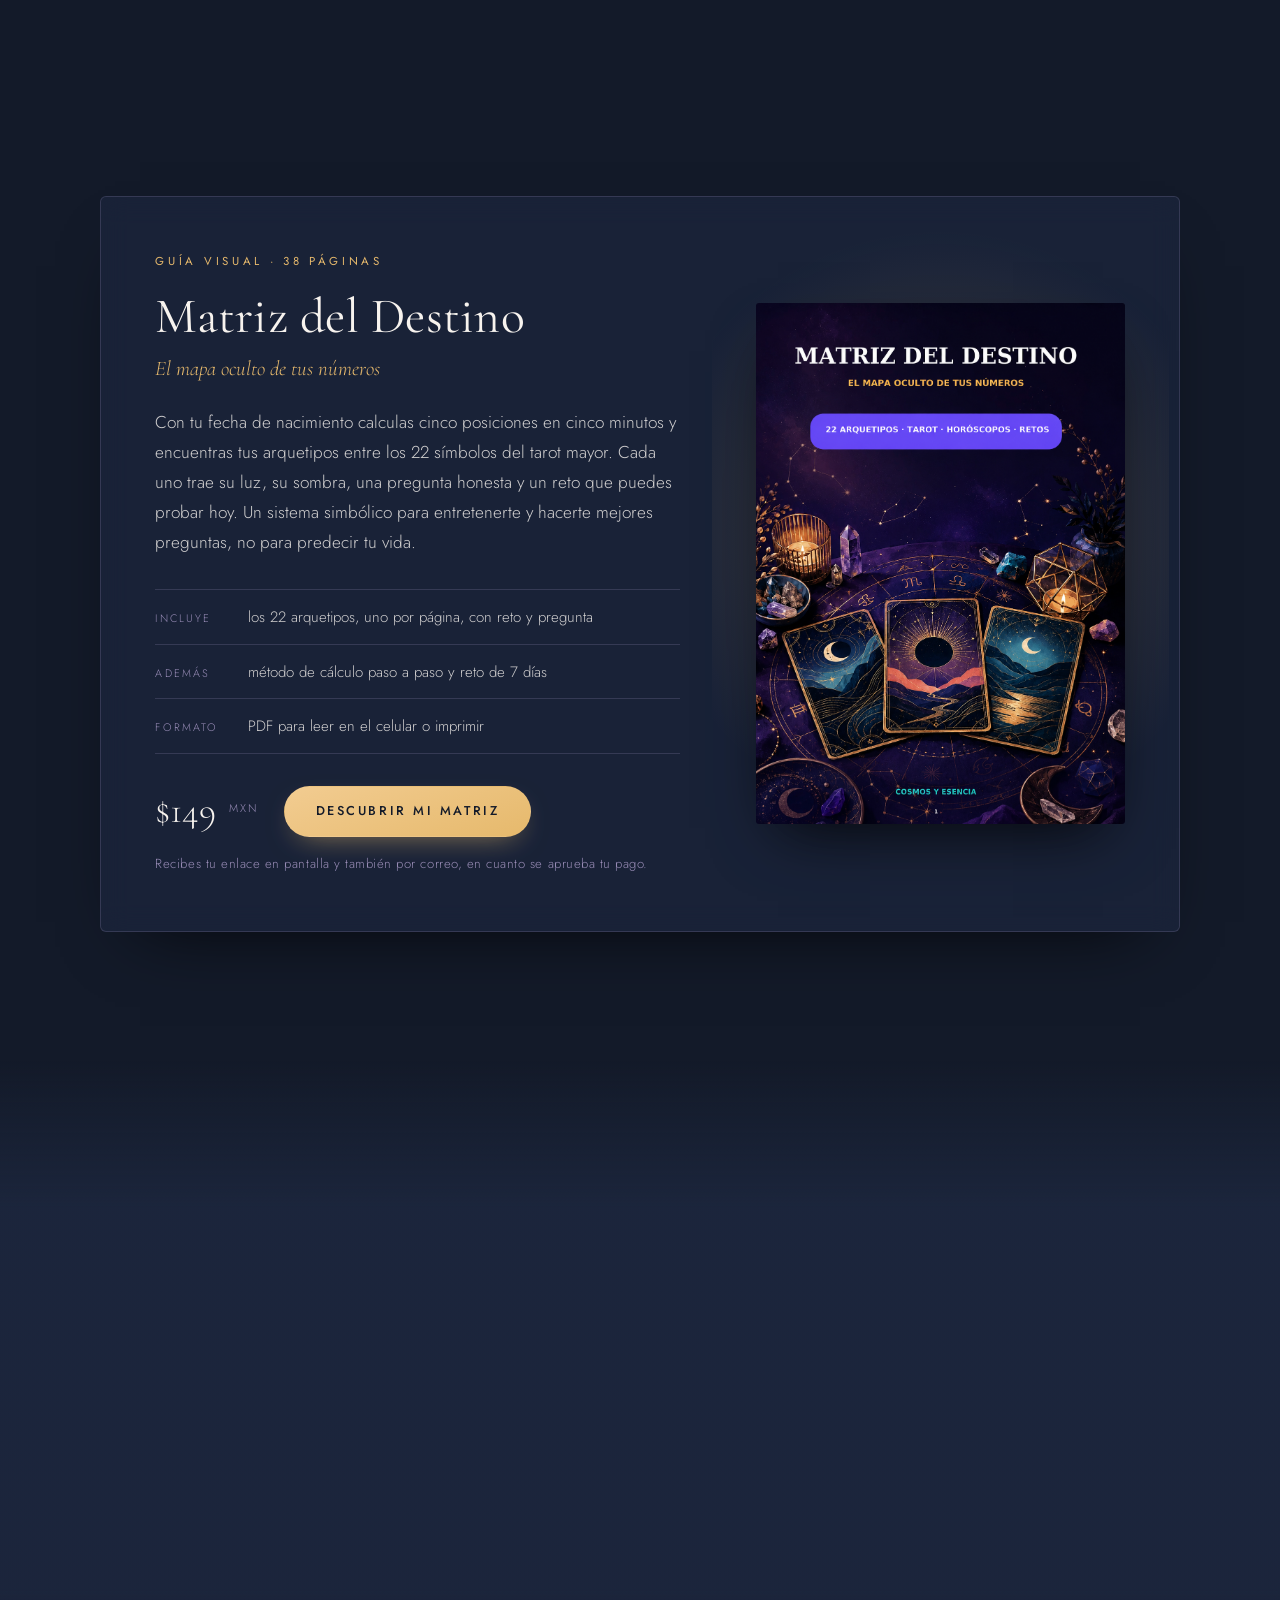
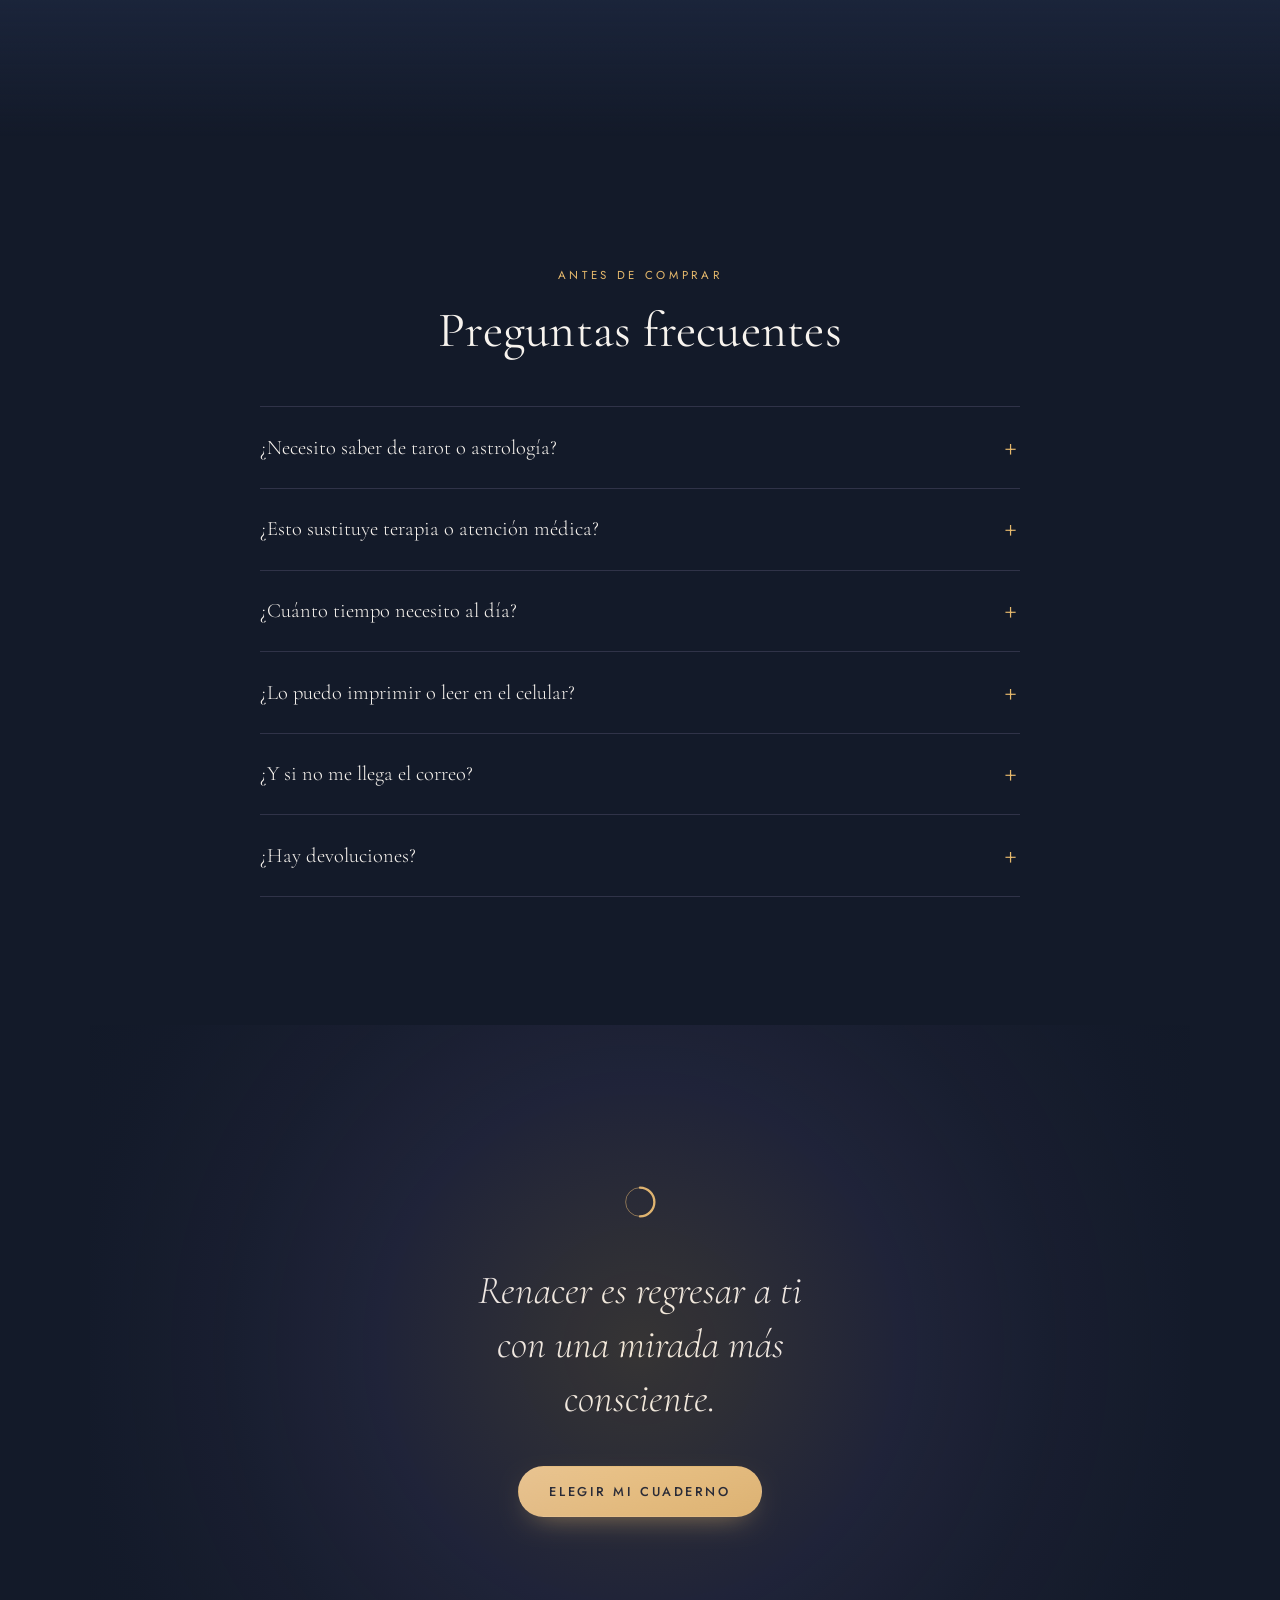
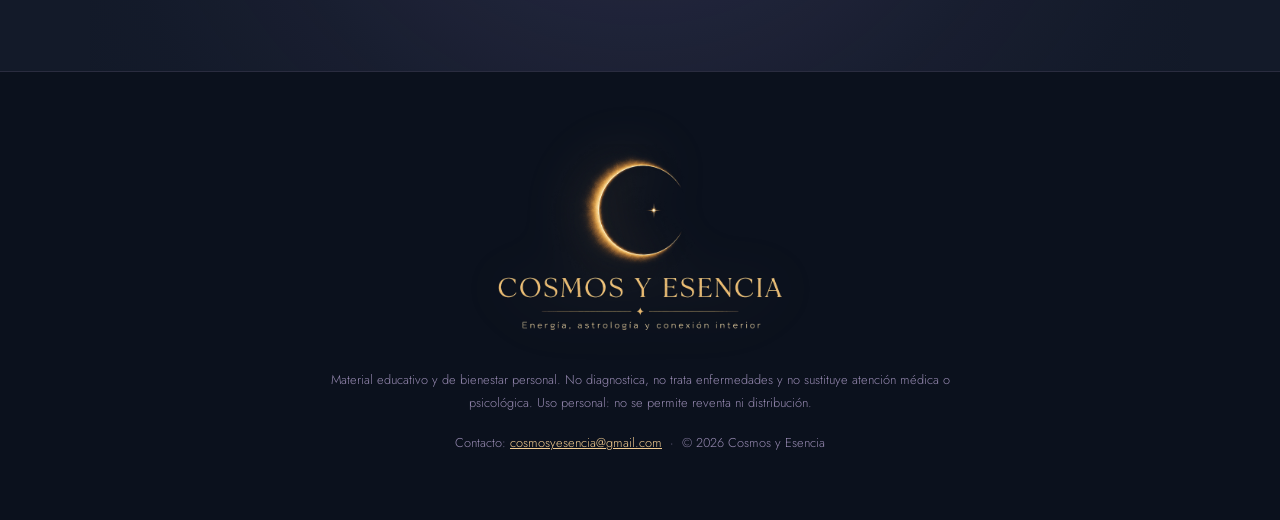
==== commit beba23d6: "Update index.html" ====
--- a/index.html
+++ b/index.html
@@ -10,11 +10,22 @@
 <link rel="icon" type="image/png" href="assets/favicon.png">
 <link rel="apple-touch-icon" href="assets/favicon.png">
 
-<!-- Cómo se ve el enlace cuando lo compartes en WhatsApp, Facebook o Instagram -->
+<!-- ════════════════════════════════════════════════════════════════
+     CÓMO SE VE EL ENLACE AL COMPARTIRLO
+     WhatsApp, Facebook e Instagram NO resuelven rutas relativas:
+     og:image y og:url tienen que ser direcciones completas, con
+     https:// y el dominio. Si se dejan relativas, el enlace se
+     comparte sin imagen.
+     ════════════════════════════════════════════════════════════════ -->
 <meta property="og:type" content="website">
+<meta property="og:url" content="https://www.cosmosyesencia.com/">
 <meta property="og:title" content="Cosmos y Esencia — Ebooks de energía y conexión interior">
 <meta property="og:description" content="Dos cuadernos digitales para volver a ti con una mirada más consciente.">
-<meta property="og:image" content="assets/og-cosmos.jpg">
+<meta property="og:image" content="https://www.cosmosyesencia.com/assets/og-cosmos.jpg">
+<meta property="og:image:alt" content="Cosmos y Esencia — energía, astrología y conexión interior">
+<meta property="og:site_name" content="Cosmos y Esencia">
+<meta property="og:locale" content="es_MX">
+<meta name="twitter:card" content="summary_large_image">
 <meta name="theme-color" content="#131A29">
 
 <link rel="preconnect" href="https://fonts.googleapis.com">
@@ -129,7 +140,10 @@
           <p class="price">$149 <span>MXN</span></p>
           <a class="btn btn--solid" href="/api/checkout?producto=renacer" data-producto="renacer">Comenzar los 21 días</a>
         </div>
-        <p class="microcopy">Recibes el enlace por correo en cuanto se aprueba tu pago.</p>
+        <!-- Ahora la descarga aparece en pantalla al volver del pago (/api/gracias)
+             y además llega por correo. Mencionar las dos vías evita mensajes
+             de "no me llegó nada" cuando el correo tarda o cae en spam. -->
+        <p class="microcopy">Recibes tu enlace en pantalla y también por correo, en cuanto se aprueba tu pago.</p>
       </div>
     </article>
 
@@ -163,9 +177,33 @@
           <p class="price">$149 <span>MXN</span></p>
           <a class="btn btn--solid" href="/api/checkout?producto=matriz" data-producto="matriz">Descubrir mi matriz</a>
         </div>
-        <p class="microcopy">Recibes el enlace por correo en cuanto se aprueba tu pago.</p>
+        <p class="microcopy">Recibes tu enlace en pantalla y también por correo, en cuanto se aprueba tu pago.</p>
       </div>
     </article>
+
+    <!-- ════════════════════════════════════════════════════════════
+         PENDIENTE: EL PAQUETE
+         checkout.py y webhook.py ya tienen el producto "paquete"
+         (los dos libros juntos, $249). Falta decidir con la clienta
+         si se vende. Cuando se apruebe, basta con agregar un bloque
+         como este:
+
+         <article class="book reveal">
+           <div class="book__body">
+             <p class="eyebrow">Los dos cuadernos</p>
+             <h2>Renacer Energético + Matriz del Destino</h2>
+             <div class="buyline">
+               <p class="price">$249 <span>MXN</span></p>
+               <a class="btn btn--solid" href="/api/checkout?producto=paquete"
+                  data-producto="paquete">Llevarme los dos</a>
+             </div>
+           </div>
+         </article>
+
+         Si se decide NO venderlo, hay que quitar "paquete" del
+         CATALOGO en los dos archivos de /api para no dejar código
+         que nadie usa.
+         ════════════════════════════════════════════════════════════ -->
 
   </section>
 
@@ -189,7 +227,7 @@
         <li>
           <span class="steps__n">03</span>
           <h3>Recibes tu enlace</h3>
-          <p>En cuanto el pago se aprueba, te llega por correo un enlace privado para descargar tu PDF.</p>
+          <p>En cuanto el pago se aprueba, vuelves al sitio y tu enlace privado aparece en pantalla. También te lo enviamos por correo, por si prefieres descargarlo después.</p>
         </li>
       </ol>
 
@@ -224,6 +262,11 @@
       <details>
         <summary>¿Lo puedo imprimir o leer en el celular?</summary>
         <p>Las dos cosas. Son PDF en tamaño carta, pensados para escribir sobre ellos en papel o para leerse cómodo en pantalla.</p>
+      </details>
+
+      <details>
+        <summary>¿Y si no me llega el correo?</summary>
+        <p>Al volver del pago, tu enlace aparece en pantalla: descárgalo desde ahí. Si además quieres el correo, revisa la carpeta de spam o promociones. Si aun así no aparece, escríbenos y te lo reenviamos.</p>
       </details>
 
       <details>
@@ -254,8 +297,12 @@
       y no sustituye atención médica o psicológica. Uso personal: no se permite reventa
       ni distribución.
     </p>
+    <!-- OJO: el correo de contacto debe ser un buzón que SÍ reciba.
+         hola@cosmosyesencia.com solo sirve para ENVIAR (Resend), porque
+         el dominio no tiene registro MX en la raíz. Si algún día se
+         configura un buzón real con el dominio, se puede cambiar aquí. -->
     <p class="foot__legal">
-      Contacto: <a href="mailto:hola@cosmosyesencia.com">cosmosyesencia@gmail.com</a>
+      Contacto: <a href="mailto:cosmosyesencia@gmail.com">cosmosyesencia@gmail.com</a>
       &nbsp;·&nbsp; © <span id="year">2026</span> Cosmos y Esencia
     </p>
   </div>
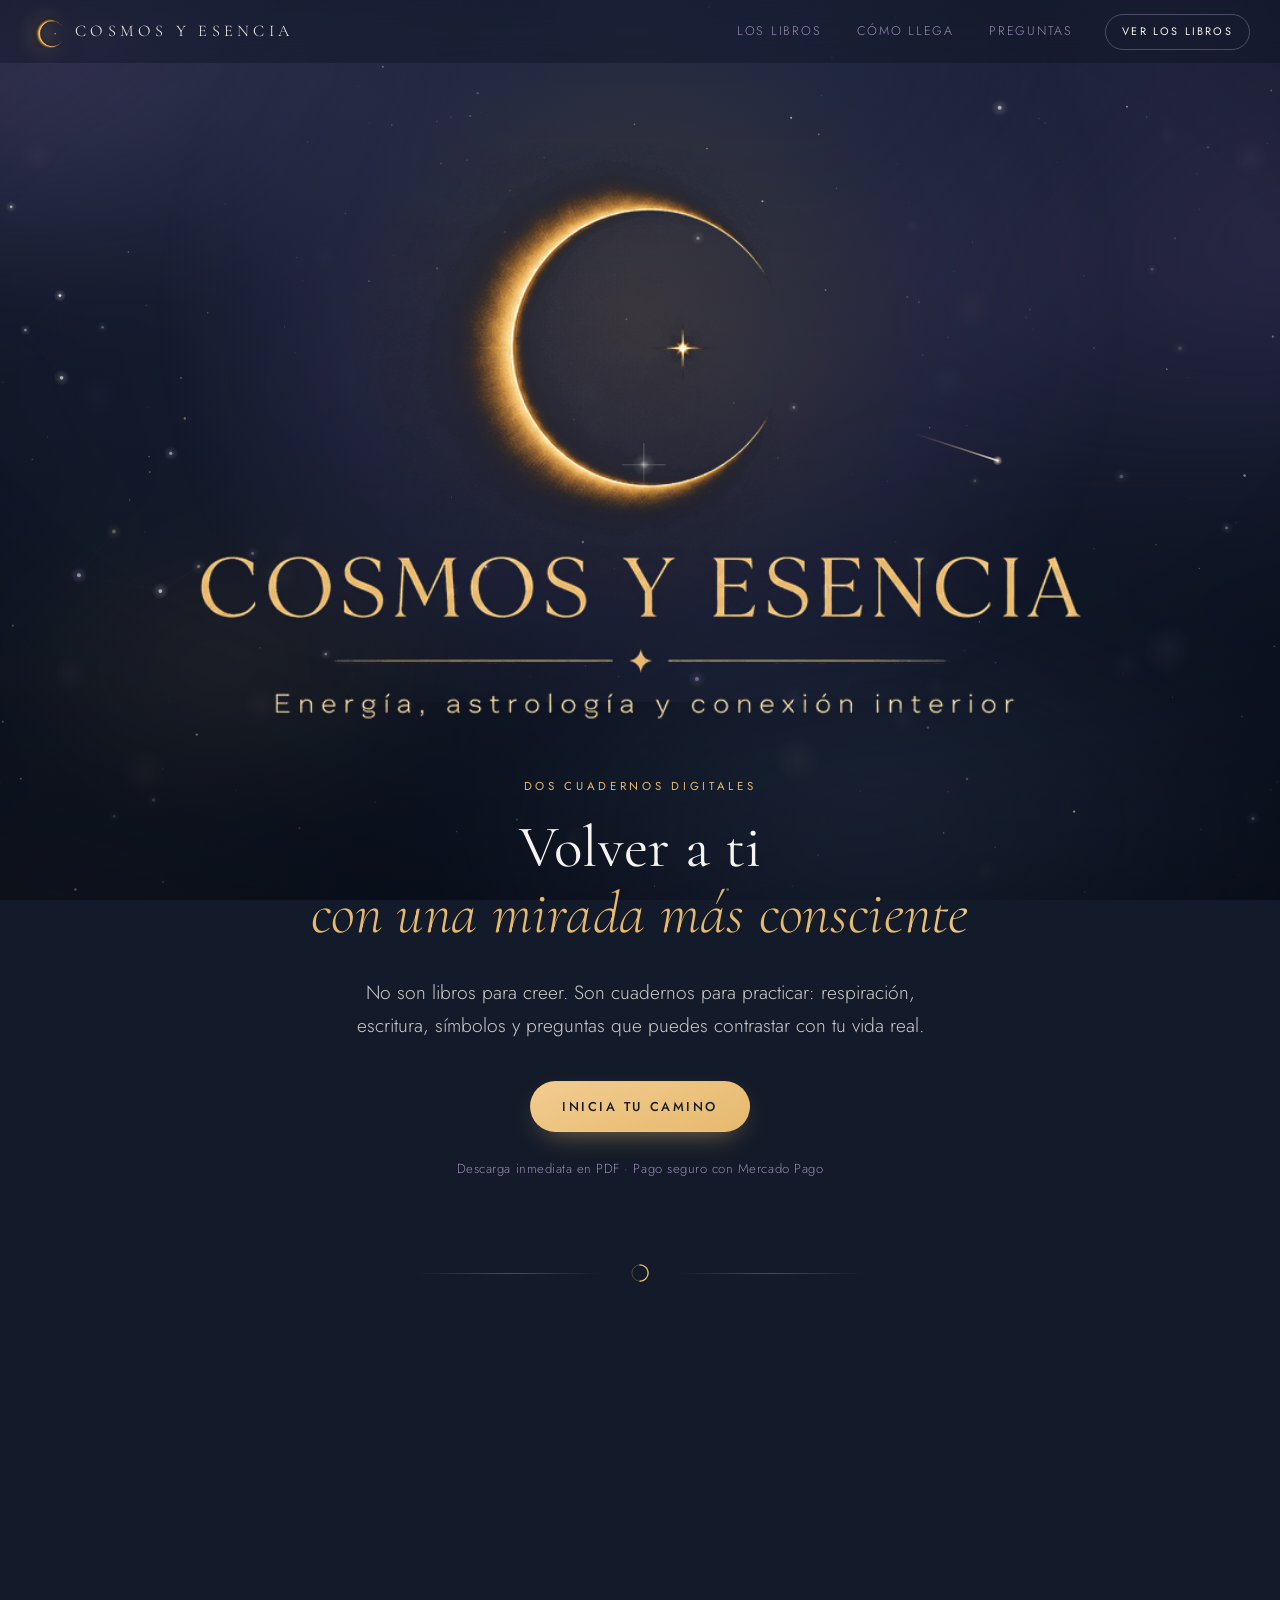
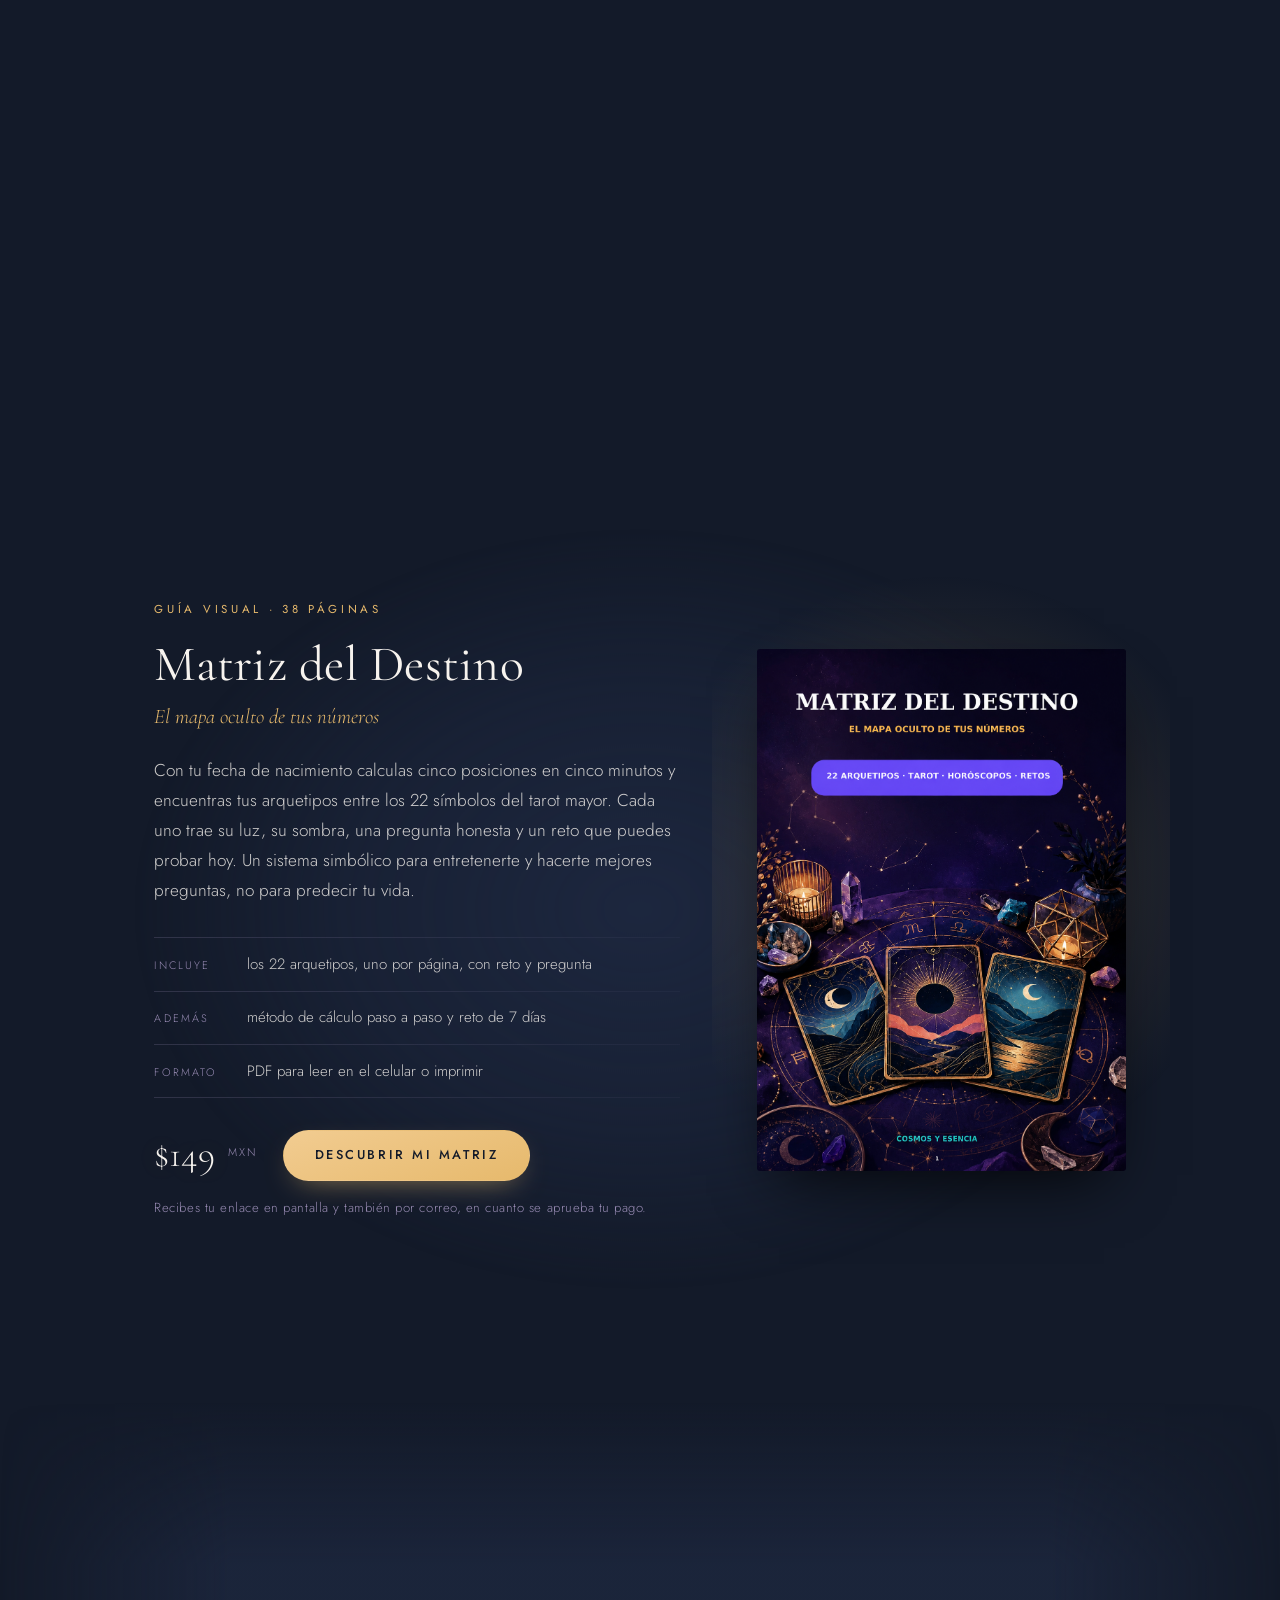
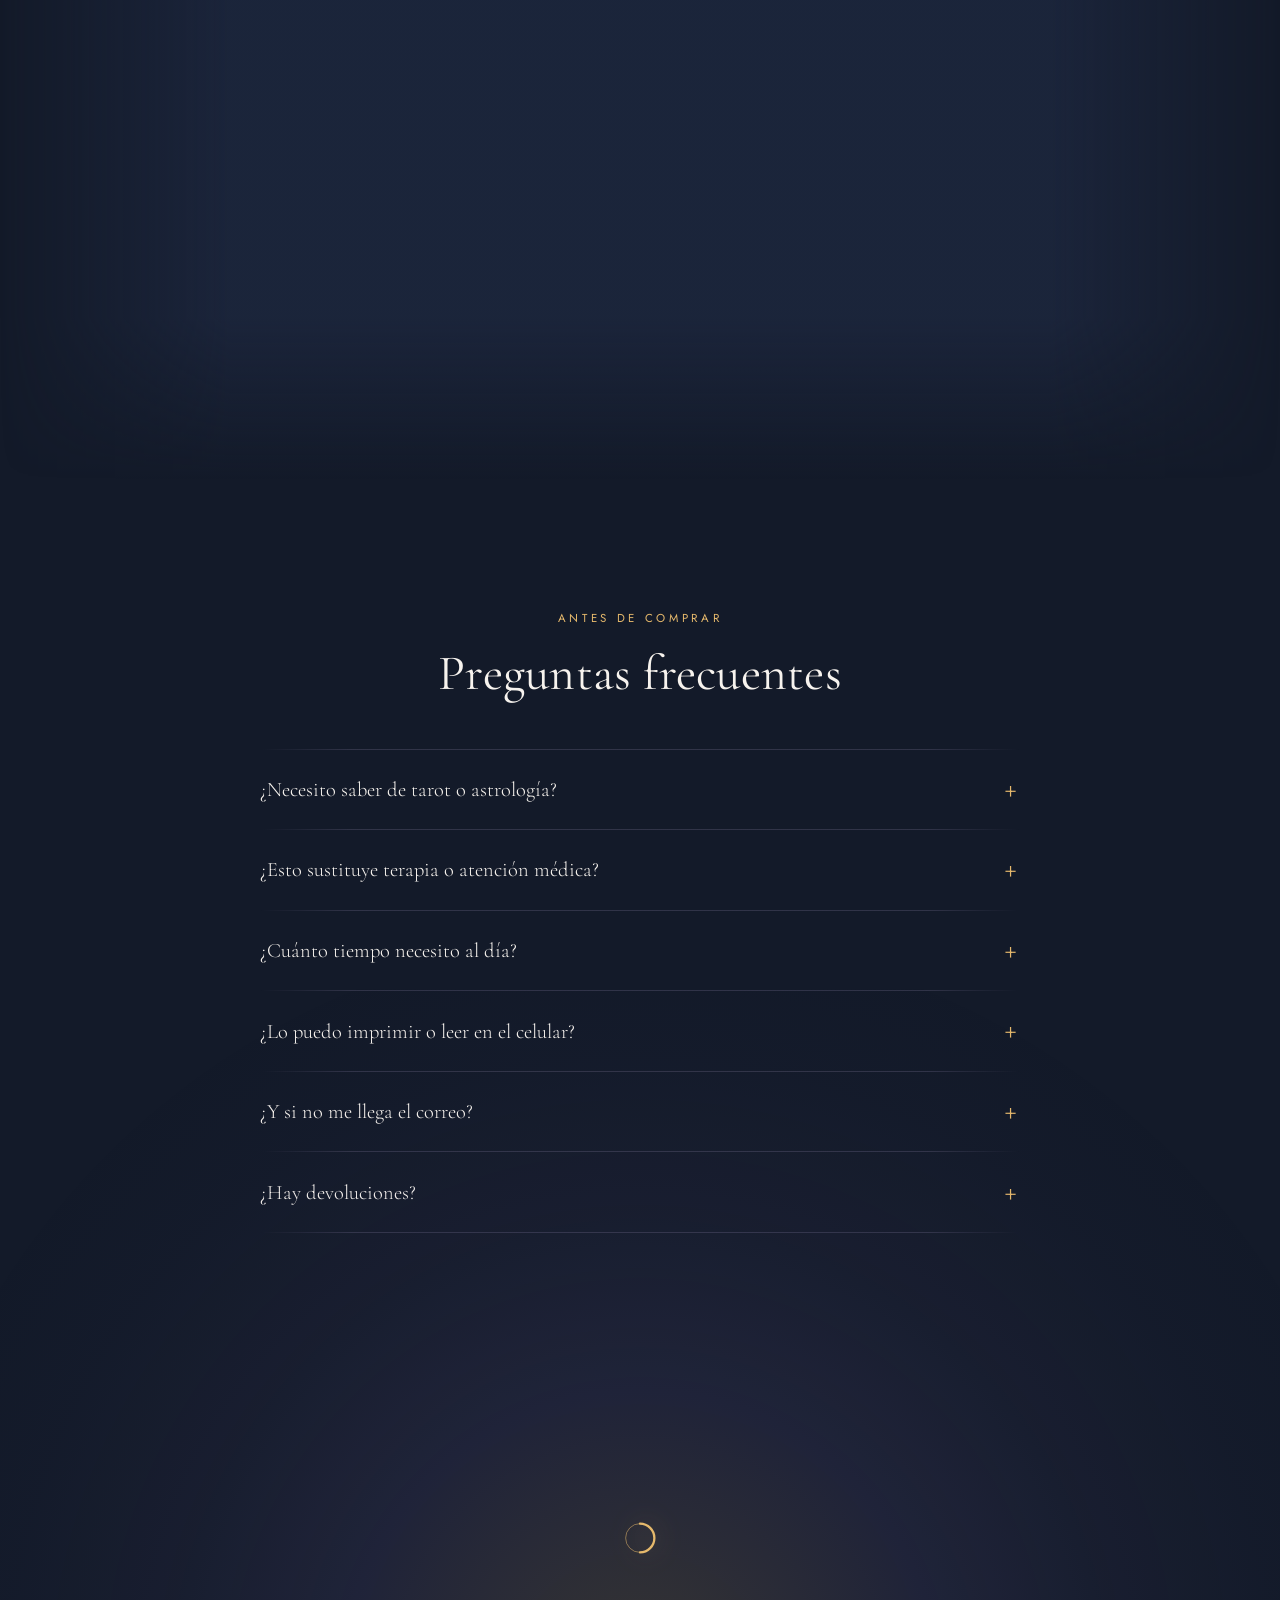
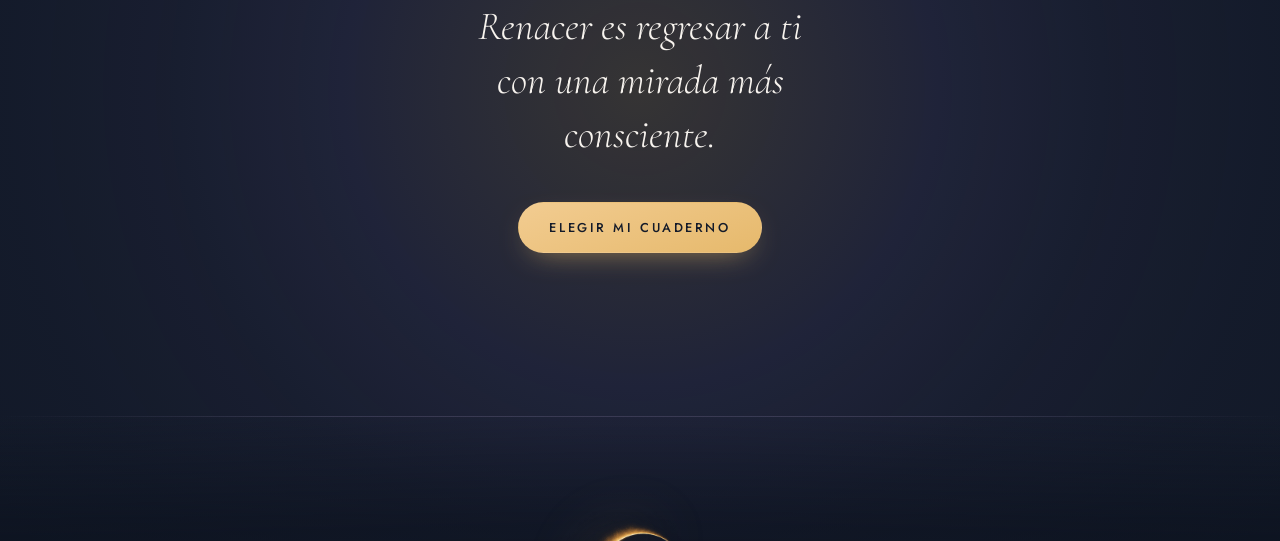
==== commit 29879493: "Update index.html" ====
--- a/index.html
+++ b/index.html
@@ -4,7 +4,7 @@
 <meta charset="UTF-8">
 <meta name="viewport" content="width=device-width, initial-scale=1">
 <title>Cosmos y Esencia — Ebooks de energía, astrología y conexión interior</title>
-<meta name="description" content="Dos cuadernos digitales para observarte con más claridad: Renacer Energético (21 días de práctica) y Matriz del Destino (los 22 arquetipos). Descarga inmediata en PDF.">
+<meta name="description" content="Libros digitales para observarte con más claridad: Renacer Energético (21 días de práctica) y Matriz del Destino (los 22 arquetipos). Descarga inmediata en PDF.">
 
 <!-- El icono que se ve en la pestaña del navegador -->
 <link rel="icon" type="image/png" href="assets/favicon.png">
--- a/css/styles.css
+++ b/css/styles.css
@@ -11,6 +11,17 @@
      #F2CC91  7404 C         → oro claro (brillos)
      #E6B96C  7555 C         → oro (botones y acentos)
      #F7F3EE  Warm Gray 1 C  → marfil (textos principales)
+
+   ── QUÉ CAMBIÓ EN ESTA VERSIÓN ─────────────────────────────
+   1. SE FUERON LOS BORDES. Ningún bloque termina ya en una
+      línea recta. Los fondos ahora se desvanecen con máscaras
+      radiales, así que las secciones se sienten "de corrido"
+      sobre el cielo en vez de verse como cajas apiladas.
+   2. MÁS VIDA. Capas de nebulosa que respiran, brillos que
+      recorren los botones, el eclipse que gira lentísimo,
+      portadas que flotan y reaccionan al cursor, y entradas
+      escalonadas al hacer scroll.
+   3. Todo se apaga solo con prefers-reduced-motion.
    ============================================================ */
 
 :root{
@@ -40,6 +51,9 @@
   /* — Ritmo — */
   --wrap: 1080px;
   --aire: clamp(4.5rem, 10vw, 9rem);
+
+  /* — Curva de movimiento compartida — */
+  --curva: cubic-bezier(.2,.7,.3,1);
 }
 
 /* ---------- Base ---------- */
@@ -73,14 +87,33 @@
 h1{ font-size:clamp(2.35rem, 5vw, 3.7rem); }
 h2{ font-size:clamp(2rem, 4.4vw, 3.1rem); }
 h3{ font-size:1.35rem; }
-h1 em{ font-style:italic; color:var(--oro); font-weight:300; }
+
+/* El texto dorado en cursiva ahora tiene un brillo que lo recorre
+   muy despacio, como si le pasara luz por encima. */
+h1 em{
+  font-style:italic;
+  font-weight:300;
+  background:linear-gradient(100deg,
+      var(--oro) 0%, var(--oro) 32%,
+      #FFF0D0 46%, var(--oro-claro) 54%,
+      var(--oro) 70%, var(--oro) 100%);
+  background-size:280% 100%;
+  -webkit-background-clip:text;
+  background-clip:text;
+  color:transparent;
+  animation:brillo-texto 9s ease-in-out infinite;
+}
+@keyframes brillo-texto{
+  0%,100%{ background-position:100% 50%; }
+  50%    { background-position:0% 50%; }
+}
 
 p{ margin:0 0 1.1rem; }
 
 .wrap{ width:min(100% - 2.5rem, var(--wrap)); margin-inline:auto; }
 
 /* ============================================================
-   EL CIELO — las tres capas del fondo
+   EL CIELO — las capas del fondo
    Todo va en position:fixed para que acompañe el scroll,
    y con pointer-events:none para que nunca estorbe al hacer clic.
    ============================================================ */
@@ -111,6 +144,36 @@
   to  { transform:translate3d(3%, -2.5%, 0) scale(1.14); }
 }
 
+/* NUEVO — dos capas más de nebulosa, hechas con pseudo-elementos
+   (no hacen falta divs nuevos en el HTML). Se mueven en sentido
+   contrario y a otro ritmo, así el fondo nunca se repite igual. */
+.cielo__nebulosa::before,
+.cielo__nebulosa::after{
+  content:""; position:absolute; inset:-10%;
+  pointer-events:none;
+}
+.cielo__nebulosa::before{
+  background:
+    radial-gradient(30% 24% at 74% 12%, rgba(125,107,174,.26), transparent 72%),
+    radial-gradient(26% 22% at 22% 84%, rgba(230,185,108,.07), transparent 70%);
+  filter:blur(58px);
+  animation:nebulosa-b 124s ease-in-out infinite alternate;
+}
+.cielo__nebulosa::after{
+  background:
+    radial-gradient(44% 20% at 50% 46%, rgba(71,58,104,.22), transparent 76%);
+  filter:blur(70px);
+  animation:nebulosa-c 78s ease-in-out infinite alternate;
+}
+@keyframes nebulosa-b{
+  from{ transform:translate3d(3%, -1.5%, 0) scale(1.06) rotate(0deg); }
+  to  { transform:translate3d(-4%, 2.5%, 0) scale(1) rotate(6deg); }
+}
+@keyframes nebulosa-c{
+  from{ transform:translate3d(0, 2%, 0) scale(1); opacity:.55; }
+  to  { transform:translate3d(0, -3%, 0) scale(1.2); opacity:1; }
+}
+
 /* 2. Estrellas: lo dibuja cielo.js dentro de este canvas */
 #cielo-estrellas{
   position:absolute; inset:0;
@@ -143,7 +206,9 @@
 
 /* ---------- Botones ---------- */
 .btn{
+  position:relative;
   display:inline-block;
+  overflow:hidden;                 /* recorta el destello que lo recorre */
   font-family:var(--sans);
   font-size:.8rem;
   font-weight:400;
@@ -168,6 +233,23 @@
 }
 .btn--solid:hover{ box-shadow:0 16px 40px -14px rgba(242,204,145,.9); }
 
+/* NUEVO — un destello de luz cruza el botón cada cierto tiempo,
+   y otra vez al pasar el cursor. Es lo que lo hace ver "vivo". */
+.btn--solid::after{
+  content:""; position:absolute; top:0; bottom:0; left:-60%;
+  width:45%;
+  background:linear-gradient(100deg,
+      transparent, rgba(255,255,255,.55), transparent);
+  transform:skewX(-18deg);
+  animation:destello-btn 6.5s ease-in-out infinite;
+  pointer-events:none;
+}
+@keyframes destello-btn{
+  0%, 62%  { left:-60%; }
+  86%, 100%{ left:130%; }
+}
+.btn--solid:hover::after{ animation-duration:1.6s; }
+
 .btn--ghost{ border-color:var(--linea-fuerte); color:var(--marfil); background:transparent; }
 .btn--ghost:hover{ border-color:var(--oro); color:var(--oro-claro); }
 
@@ -183,8 +265,23 @@
 .skip-link:focus{ left:.5rem; top:.5rem; }
 
 /* ---------- Glifo del eclipse ---------- */
-.glyph{ width:26px; height:26px; color:var(--oro); }
-.glyph--lg{ width:46px; height:46px; }
+/* NUEVO — gira una vuelta completa cada dos minutos. Es tan lento
+   que no distrae, pero hace que la página nunca esté del todo quieta. */
+.glyph{
+  width:26px; height:26px; color:var(--oro);
+  animation:girar-eclipse 120s linear infinite;
+  transform-origin:50% 50%;
+}
+.glyph--lg{
+  width:46px; height:46px;
+  animation:girar-eclipse 180s linear infinite, respirar-glifo 7s ease-in-out infinite;
+  filter:drop-shadow(0 0 14px rgba(230,185,108,.45));
+}
+@keyframes girar-eclipse{ to{ transform:rotate(360deg); } }
+@keyframes respirar-glifo{
+  0%,100%{ opacity:.75; }
+  50%    { opacity:1; }
+}
 
 .divider{
   display:flex; align-items:center; justify-content:center; gap:1.4rem;
@@ -194,6 +291,12 @@
 .divider::after{
   content:""; height:1px; width:min(24vw, 190px);
   background:linear-gradient(to right, transparent, var(--linea-fuerte), transparent);
+  animation:respirar-linea 8s ease-in-out infinite;
+}
+.divider::after{ animation-delay:-4s; }
+@keyframes respirar-linea{
+  0%,100%{ opacity:.45; transform:scaleX(.88); }
+  50%    { opacity:1;   transform:scaleX(1); }
 }
 
 /* ============================================================
@@ -204,13 +307,20 @@
   backdrop-filter:blur(12px);
   -webkit-backdrop-filter:blur(12px);
   background:rgba(11,17,29,.35);
-  border-bottom:1px solid transparent;
-  transition:background-color .4s ease, border-color .4s ease;
-}
-.topbar.is-stuck{
-  background:rgba(11,17,29,.82);
-  border-bottom-color:var(--linea);
-}
+  transition:background-color .4s ease;
+}
+.topbar.is-stuck{ background:rgba(11,17,29,.82); }
+
+/* El borde inferior ya no es una línea completa: se desvanece
+   hacia los lados para no cortar la pantalla en dos. */
+.topbar::after{
+  content:""; position:absolute; left:0; right:0; bottom:0; height:1px;
+  background:linear-gradient(to right, transparent, var(--linea), transparent);
+  opacity:0; transition:opacity .4s ease;
+  pointer-events:none;
+}
+.topbar.is-stuck::after{ opacity:1; }
+
 .topbar__inner{
   width:min(100% - 2.5rem, 1220px); margin-inline:auto;
   display:flex; align-items:center; gap:2rem;
@@ -221,9 +331,15 @@
   display:flex; align-items:center; gap:.7rem;
   text-decoration:none; margin-right:auto;
 }
+/* NUEVO — el eclipse del logo late suavemente */
 .marca__icono{
   width:34px; height:auto;
   filter:drop-shadow(0 0 10px rgba(230,185,108,.45));
+  animation:latir-logo 6s ease-in-out infinite;
+}
+@keyframes latir-logo{
+  0%,100%{ filter:drop-shadow(0 0 8px rgba(230,185,108,.35)); transform:scale(1); }
+  50%    { filter:drop-shadow(0 0 18px rgba(242,204,145,.75)); transform:scale(1.06); }
 }
 .marca__texto{
   font-family:var(--display);
@@ -233,16 +349,22 @@
 
 .topnav{ display:flex; gap:2.2rem; }
 .topnav a{
+  position:relative;
   font-size:.78rem; letter-spacing:.14em; text-transform:uppercase;
   color:var(--texto-suave); text-decoration:none;
   transition:color .3s ease;
 }
 .topnav a:hover{ color:var(--oro-claro); }
+/* NUEVO — subrayado dorado que crece desde el centro */
+.topnav a::after{
+  content:""; position:absolute; left:50%; right:50%; bottom:-.4rem; height:1px;
+  background:var(--oro);
+  transition:left .35s var(--curva), right .35s var(--curva);
+}
+.topnav a:hover::after{ left:0; right:0; }
 
 /* ============================================================
    PORTADA
-   El banner es PNG transparente, así que se apoya en el cielo.
-   El "aura" es un halo dorado detrás para dar profundidad.
    ============================================================ */
 .hero{
   position:relative;
@@ -255,12 +377,22 @@
   transform:translateX(-50%);
   background:radial-gradient(circle at 50% 45%, rgba(230,185,108,.16), rgba(125,107,174,.10) 42%, transparent 68%);
   pointer-events:none;
-}
+  animation:latido-aura 11s ease-in-out infinite alternate;
+}
+@keyframes latido-aura{
+  from{ opacity:.7;  transform:translateX(-50%) scale(.96); }
+  to  { opacity:1;   transform:translateX(-50%) scale(1.08); }
+}
+
+/* --parallax lo escribe script.js al hacer scroll: el banner sube
+   un poco más lento que el resto y da sensación de profundidad. */
 .hero__banner{
   position:relative;
   width:min(100% - 2.5rem, 900px);
   margin-inline:auto;
-  animation:aparecer 1.4s cubic-bezier(.2,.7,.3,1) both;
+  animation:aparecer 1.4s var(--curva) both;
+  transform:translateY(calc(var(--parallax, 0px) * .5));
+  will-change:transform;
 }
 @keyframes aparecer{
   from{ opacity:0; transform:translateY(14px) scale(.985); }
@@ -281,87 +413,81 @@
 
 /* ============================================================
    LOS LIBROS
+   Antes eran tarjetas con borde de 1px y fondo plano: por eso se
+   veían como cajas. Ahora el fondo es un halo difuminado que se
+   apaga antes de llegar a la orilla, así que no hay canto recto.
    ============================================================ */
 .books{ width:min(100% - 2.5rem, var(--wrap)); margin-inline:auto; }
 
 .book{
+  position:relative;
   display:grid;
   grid-template-columns:minmax(240px, 38%) 1fr;
   gap:clamp(2.5rem, 6vw, 5rem);
   align-items:center;
   padding:clamp(2.2rem, 5vw, 3.4rem);
-  border-radius:6px;
-  background:var(--vidrio);
-  backdrop-filter:blur(14px);
-  -webkit-backdrop-filter:blur(14px);
-  border:1px solid var(--linea);
-  box-shadow:0 30px 70px -40px rgba(0,0,0,.9);
-}
+  background:transparent;   /* ← antes: var(--vidrio) */
+  border:0;                 /* ← antes: 1px solid var(--linea) */
+  box-shadow:none;          /* ← antes: sombra rectangular */
+}
+
+/* El "vidrio" difuminado que reemplaza a la tarjeta */
+.book::before{
+  content:""; position:absolute; inset:-1.5rem -1rem;
+  background:
+    radial-gradient(58% 62% at 50% 50%, rgba(35,47,76,.62) 0%, rgba(35,47,76,.34) 46%, rgba(35,47,76,0) 78%);
+  filter:blur(6px);
+  z-index:0;
+  pointer-events:none;
+}
+/* El contenido va por encima del halo */
+.book__cover,
+.book__body{ position:relative; z-index:1; }
+
 .book + .book{ margin-top:clamp(2rem,4vw,3rem); }
 
-/* --- Portada dibujada con CSS (mientras no tengas la imagen real) --- */
-.book__cover{ position:relative; }
+/* --- Portada del libro --- */
+.book__cover{ perspective:900px; }
 .book__cover::before{
   content:""; position:absolute; inset:-16% -12%;
   background:radial-gradient(circle at 50% 45%, rgba(230,185,108,.20), transparent 68%);
   z-index:0;
-}
+  animation:latido-portada 8s ease-in-out infinite alternate;
+}
+@keyframes latido-portada{
+  from{ opacity:.6; transform:scale(.95); }
+  to  { opacity:1;  transform:scale(1.06); }
+}
+
+/* Para que el navegador pueda ANIMAR estas variables (y no solo
+   leerlas) hay que declararle de qué tipo son. Si el navegador no
+   soporta @property, simplemente no flota: nada se rompe. */
+@property --flote{ syntax:'<length>'; inherits:false; initial-value:0px; }
+@property --tiltX{ syntax:'<angle>';  inherits:false; initial-value:0deg; }
+@property --tiltY{ syntax:'<angle>';  inherits:false; initial-value:0deg; }
+
+/* --tiltX y --tiltY los escribe script.js según dónde esté el cursor.
+   Sin cursor valen 0 y la portada solo flota. */
 .book__cover img{
   position:relative; z-index:1;
   border-radius:3px;
   box-shadow:0 26px 60px -22px rgba(0,0,0,.85);
-}
-
-.tomo{
-  position:relative; z-index:1;
-  aspect-ratio:1/1.42;
-  display:flex; flex-direction:column; align-items:center; justify-content:center;
-  gap:.15rem;
-  padding:2rem 1.5rem;
-  text-align:center;
-  border-radius:3px;
-  border:1px solid rgba(230,185,108,.30);
-  box-shadow:0 26px 60px -22px rgba(0,0,0,.9), inset 0 0 60px rgba(125,107,174,.16);
-  overflow:hidden;
-  transition:transform .6s cubic-bezier(.2,.7,.3,1), box-shadow .6s ease;
-}
-.tomo--renacer{ background:linear-gradient(165deg, #232F4C 0%, #131A29 55%, #0B111D 100%); }
-.tomo--matriz { background:linear-gradient(165deg, #473A68 0%, #232F4C 55%, #131A29 100%); }
-
-/* El lomo del libro: una franja de luz en el borde izquierdo */
-.tomo::before{
-  content:""; position:absolute; inset:0 auto 0 0; width:9px;
-  background:linear-gradient(90deg, rgba(0,0,0,.55), rgba(255,255,255,.07));
-}
-/* Marco dorado interior */
-.tomo::after{
-  content:""; position:absolute; inset:14px 12px;
-  border:1px solid rgba(230,185,108,.22);
-  border-radius:2px; pointer-events:none;
-}
-.book:hover .tomo{
-  transform:translateY(-7px);
-  box-shadow:0 34px 70px -22px rgba(0,0,0,.95), inset 0 0 70px rgba(125,107,174,.24);
-}
-
-.tomo__marca{ width:34%; margin-bottom:1rem; opacity:.95; }
-.tomo__kicker{
-  font-size:.56rem; letter-spacing:.34em; text-transform:uppercase;
-  color:var(--lavanda); margin:0 0 .8rem;
-}
-.tomo__titulo{
-  font-family:var(--display); font-size:clamp(1.4rem,3.2vw,1.9rem);
-  color:var(--oro-claro); line-height:1.15; margin:0;
-}
-.tomo__rule{ display:block; width:44px; height:1px; background:rgba(230,185,108,.5); margin:.9rem 0; }
-.tomo__sub{
-  font-family:var(--display); font-style:italic; font-size:.92rem;
-  color:var(--texto); margin:0; max-width:18ch;
-}
-.tomo__pie{
-  position:absolute; bottom:1.6rem; left:0; right:0;
-  font-size:.5rem; letter-spacing:.3em; text-transform:uppercase;
-  color:rgba(185,168,214,.62); margin:0;
+  transform:
+    rotateX(var(--tiltX, 0deg))
+    rotateY(var(--tiltY, 0deg))
+    translateY(var(--flote, 0px));
+  transition:transform .5s var(--curva), box-shadow .5s ease;
+  animation:flotar 7s ease-in-out infinite;
+  will-change:transform;
+}
+.book__cover:hover img{
+  box-shadow:0 40px 80px -26px rgba(0,0,0,.95),
+             0 0 40px -10px rgba(230,185,108,.35);
+  transition:transform .12s linear, box-shadow .5s ease;
+}
+@keyframes flotar{
+  0%,100%{ --flote:0px; }
+  50%    { --flote:-10px; }
 }
 
 .book__sub{
@@ -374,13 +500,25 @@
 }
 .book__text{ max-width:56ch; }
 
+/* Las líneas de la ficha ya no cruzan de orilla a orilla:
+   se desvanecen en los extremos. */
 .specs{ list-style:none; margin:2rem 0; padding:0; }
 .specs li{
-  border-top:1px solid var(--linea);
+  position:relative;
+  border:0;
   padding:.85rem 0;
   font-size:.94rem;
-}
-.specs li:last-child{ border-bottom:1px solid var(--linea); }
+  transition:color .3s ease;
+}
+.specs li::before{
+  content:""; position:absolute; top:0; left:0; right:0; height:1px;
+  background:linear-gradient(to right, var(--linea), rgba(185,168,214,.04));
+}
+.specs li:last-child::after{
+  content:""; position:absolute; bottom:0; left:0; right:0; height:1px;
+  background:linear-gradient(to right, var(--linea), rgba(185,168,214,.04));
+}
+.specs li:hover{ color:var(--marfil); }
 .specs span{
   display:inline-block; min-width:5.5rem;
   font-size:.68rem; letter-spacing:.2em; text-transform:uppercase;
@@ -393,6 +531,7 @@
   font-family:var(--display);
   font-size:2.3rem; color:var(--marfil);
   margin:0; line-height:1;
+  text-shadow:0 0 24px rgba(230,185,108,.18);
 }
 .price span{
   font-family:var(--sans);
@@ -402,15 +541,26 @@
 
 /* ============================================================
    CÓMO LLEGA
-   Banda de ancho completo, un poco más clara que el cielo.
+   La banda ya se desvanecía arriba y abajo; ahora también
+   hacia los lados, para que no se note dónde empieza.
    ============================================================ */
 .process{
   position:relative;
-  background:linear-gradient(180deg, rgba(35,47,76,.0), rgba(35,47,76,.55) 22%, rgba(35,47,76,.55) 78%, rgba(35,47,76,0));
   padding-block:var(--aire);
   margin-top:var(--aire);
   text-align:center;
 }
+.process::before{
+  content:""; position:absolute; inset:0;
+  background:linear-gradient(180deg,
+      rgba(35,47,76,0), rgba(35,47,76,.50) 24%,
+      rgba(35,47,76,.50) 76%, rgba(35,47,76,0));
+  -webkit-mask-image:linear-gradient(to right, transparent, #000 18%, #000 82%, transparent);
+  mask-image:linear-gradient(to right, transparent, #000 18%, #000 82%, transparent);
+  pointer-events:none;
+}
+.process > .wrap{ position:relative; z-index:1; }
+
 .section-title{ margin-bottom:3rem; }
 
 .steps{
@@ -425,6 +575,7 @@
   font-family:var(--display);
   font-size:1.5rem; color:var(--oro-claro);
   letter-spacing:.08em;
+  text-shadow:0 0 18px rgba(242,204,145,.35);
 }
 .steps li::before{
   content:""; position:absolute; top:1.9rem; left:0; right:0;
@@ -445,10 +596,19 @@
 .faq .wrap{ max-width:760px; }
 
 .faq details{
-  border-bottom:1px solid var(--linea);
+  position:relative;
+  border:0;
   text-align:left;
 }
-.faq details:first-of-type{ border-top:1px solid var(--linea); }
+/* Separadores que se apagan en las orillas, en vez de líneas rectas */
+.faq details::after{
+  content:""; position:absolute; left:0; right:0; bottom:0; height:1px;
+  background:linear-gradient(to right, transparent, var(--linea) 12%, var(--linea) 88%, transparent);
+}
+.faq details:first-of-type::before{
+  content:""; position:absolute; left:0; right:0; top:0; height:1px;
+  background:linear-gradient(to right, transparent, var(--linea) 12%, var(--linea) 88%, transparent);
+}
 
 .faq summary{
   cursor:pointer; list-style:none;
@@ -456,17 +616,23 @@
   position:relative;
   font-family:var(--display);
   font-size:1.28rem; color:var(--marfil);
-  transition:color .3s ease;
+  transition:color .3s ease, padding-left .35s var(--curva);
 }
 .faq summary::-webkit-details-marker{ display:none; }
-.faq summary:hover{ color:var(--oro-claro); }
+.faq summary:hover{ color:var(--oro-claro); padding-left:.5rem; }
 .faq summary::after{
   content:"+"; position:absolute; right:.2rem; top:50%;
   transform:translateY(-50%);
   font-family:var(--sans); font-weight:300; font-size:1.4rem;
-  color:var(--oro); transition:transform .3s ease;
-}
-.faq details[open] summary::after{ transform:translateY(-50%) rotate(45deg); }
+  color:var(--oro); transition:transform .35s var(--curva);
+}
+.faq details[open] summary::after{ transform:translateY(-50%) rotate(135deg); }
+/* NUEVO — la respuesta se despliega en vez de aparecer de golpe */
+.faq details[open] p{ animation:desplegar .45s var(--curva) both; }
+@keyframes desplegar{
+  from{ opacity:0; transform:translateY(-6px); }
+  to  { opacity:1; transform:none; }
+}
 .faq details p{
   margin:0 0 1.5rem; padding-right:2.5rem;
   font-size:.96rem;
@@ -474,18 +640,28 @@
 
 /* ============================================================
    CIERRE — el momento del eclipse
+   AQUÍ ESTABA EL BORDE QUE VEÍAS.
+   El aura es un círculo más ancho que la pantalla; el
+   overflow:hidden lo recortaba en rectángulo y dejaba un canto
+   recto visible. Se quitó el recorte y el degradado ahora llega
+   a transparente antes del borde.
    ============================================================ */
 .closing{
   position:relative;
   padding-block:calc(var(--aire) * 1.2);
   text-align:center;
-  overflow:hidden;
+  /* overflow:hidden;  ← ESTA LÍNEA CREABA LA CAJA */
 }
 .closing__aura{
   position:absolute; left:50%; top:50%;
-  width:min(140vw, 1100px); aspect-ratio:1/1;
+  width:min(160vw, 1400px); aspect-ratio:1/1;
   transform:translate(-50%,-50%);
-  background:radial-gradient(circle, rgba(230,185,108,.17) 0%, rgba(125,107,174,.12) 34%, rgba(125,107,174,.05) 54%, rgba(125,107,174,.01) 72%, transparent 84%);
+  background:radial-gradient(circle,
+      rgba(230,185,108,.17) 0%,
+      rgba(125,107,174,.12) 30%,
+      rgba(125,107,174,.05) 48%,
+      rgba(125,107,174,.015) 64%,
+      transparent 78%);
   pointer-events:none;
   animation:latido 9s ease-in-out infinite alternate;
 }
@@ -494,6 +670,7 @@
   to  { opacity:1;   transform:translate(-50%,-50%) scale(1.06); }
 }
 .closing blockquote{
+  position:relative;
   font-family:var(--display);
   font-style:italic;
   font-size:clamp(1.6rem,3.6vw,2.5rem);
@@ -505,31 +682,49 @@
 
 /* ============================================================
    PIE
+   Antes era un rectángulo sólido con línea arriba: el corte más
+   duro de la página. Ahora el color sube desde abajo con un
+   degradado y la línea se desvanece a los lados.
    ============================================================ */
 .foot{
   position:relative;
-  background:var(--noche-honda);
+  background:linear-gradient(180deg,
+      rgba(11,17,29,0) 0%,
+      rgba(11,17,29,.55) 22%,
+      var(--noche-honda) 62%);
   color:var(--texto-suave);
-  padding:4.5rem 0 3rem;
+  padding:6rem 0 3rem;
   text-align:center;
-  border-top:1px solid var(--linea);
-}
-.foot__inner{ width:min(100% - 2.5rem, 640px); margin-inline:auto; }
+  border-top:0;
+}
+.foot::before{
+  content:""; position:absolute; left:0; right:0; top:0; height:1px;
+  background:linear-gradient(to right, transparent, var(--linea) 25%, var(--linea) 75%, transparent);
+}
+.foot__inner{ position:relative; width:min(100% - 2.5rem, 640px); margin-inline:auto; }
 .foot__logo{
   width:min(290px, 72%);
   margin:0 auto 2.2rem;
   filter:drop-shadow(0 0 26px rgba(230,185,108,.18));
+  animation:respirar-pie 10s ease-in-out infinite;
+}
+@keyframes respirar-pie{
+  0%,100%{ filter:drop-shadow(0 0 18px rgba(230,185,108,.12)); }
+  50%    { filter:drop-shadow(0 0 34px rgba(230,185,108,.28)); }
 }
 .foot__legal{ font-size:.8rem; line-height:1.8; }
 .foot__legal a{ color:var(--oro-claro); }
 
 /* ============================================================
    ANIMACIÓN DE ENTRADA
-   ============================================================ */
-.reveal{ opacity:0; transform:translateY(22px); }
+   --retraso lo escribe script.js para que los elementos de una
+   misma sección entren en cascada y no todos al mismo tiempo.
+   ============================================================ */
+.reveal{ opacity:0; transform:translateY(26px); }
 .reveal.is-visible{
   opacity:1; transform:none;
-  transition:opacity .9s ease, transform .9s cubic-bezier(.2,.7,.3,1);
+  transition:opacity 1s ease var(--retraso, 0ms),
+             transform 1s var(--curva) var(--retraso, 0ms);
 }
 
 /* ============================================================
@@ -548,7 +743,6 @@
   .marca__texto{ font-size:.85rem; letter-spacing:.18em; }
   .marca__icono{ width:28px; }
 
-  /* El logo vertical del inicio: más chico y con aire alrededor */
   .hero__banner{ width:min(100% - 3.5rem, 340px); }
   .hero{ padding-top:clamp(1.5rem,6vw,3rem); }
   .hero__copy{ margin-top:2.6rem; }
@@ -559,6 +753,7 @@
     justify-items:center;
     text-align:center;
   }
+  .book::before{ inset:-1rem -.5rem; }
   .book__cover{ max-width:250px; width:100%; }
   .book__text{ max-width:60ch; }
   .specs li{ text-align:left; }
@@ -575,14 +770,13 @@
 }
 
 @media (max-width:560px){
-  /* En pantallas angostas el botón del encabezado estorba */
   .topbar .btn--ghost{ display:none; }
 }
 
 /* ============================================================
    MENOS MOVIMIENTO
    Si la persona configuró su sistema para reducir animaciones,
-   el cielo se queda quieto (cielo.js también lo detecta).
+   TODO se detiene (cielo.js y script.js también lo detectan).
    ============================================================ */
 @media (prefers-reduced-motion:reduce){
   html{ scroll-behavior:auto; }
@@ -593,4 +787,8 @@
   }
   .reveal{ opacity:1; transform:none; }
   .hero__banner{ opacity:1; transform:none; }
-}
+  h1 em{
+    -webkit-background-clip:initial; background-clip:initial;
+    background:none; color:var(--oro);
+  }
+}
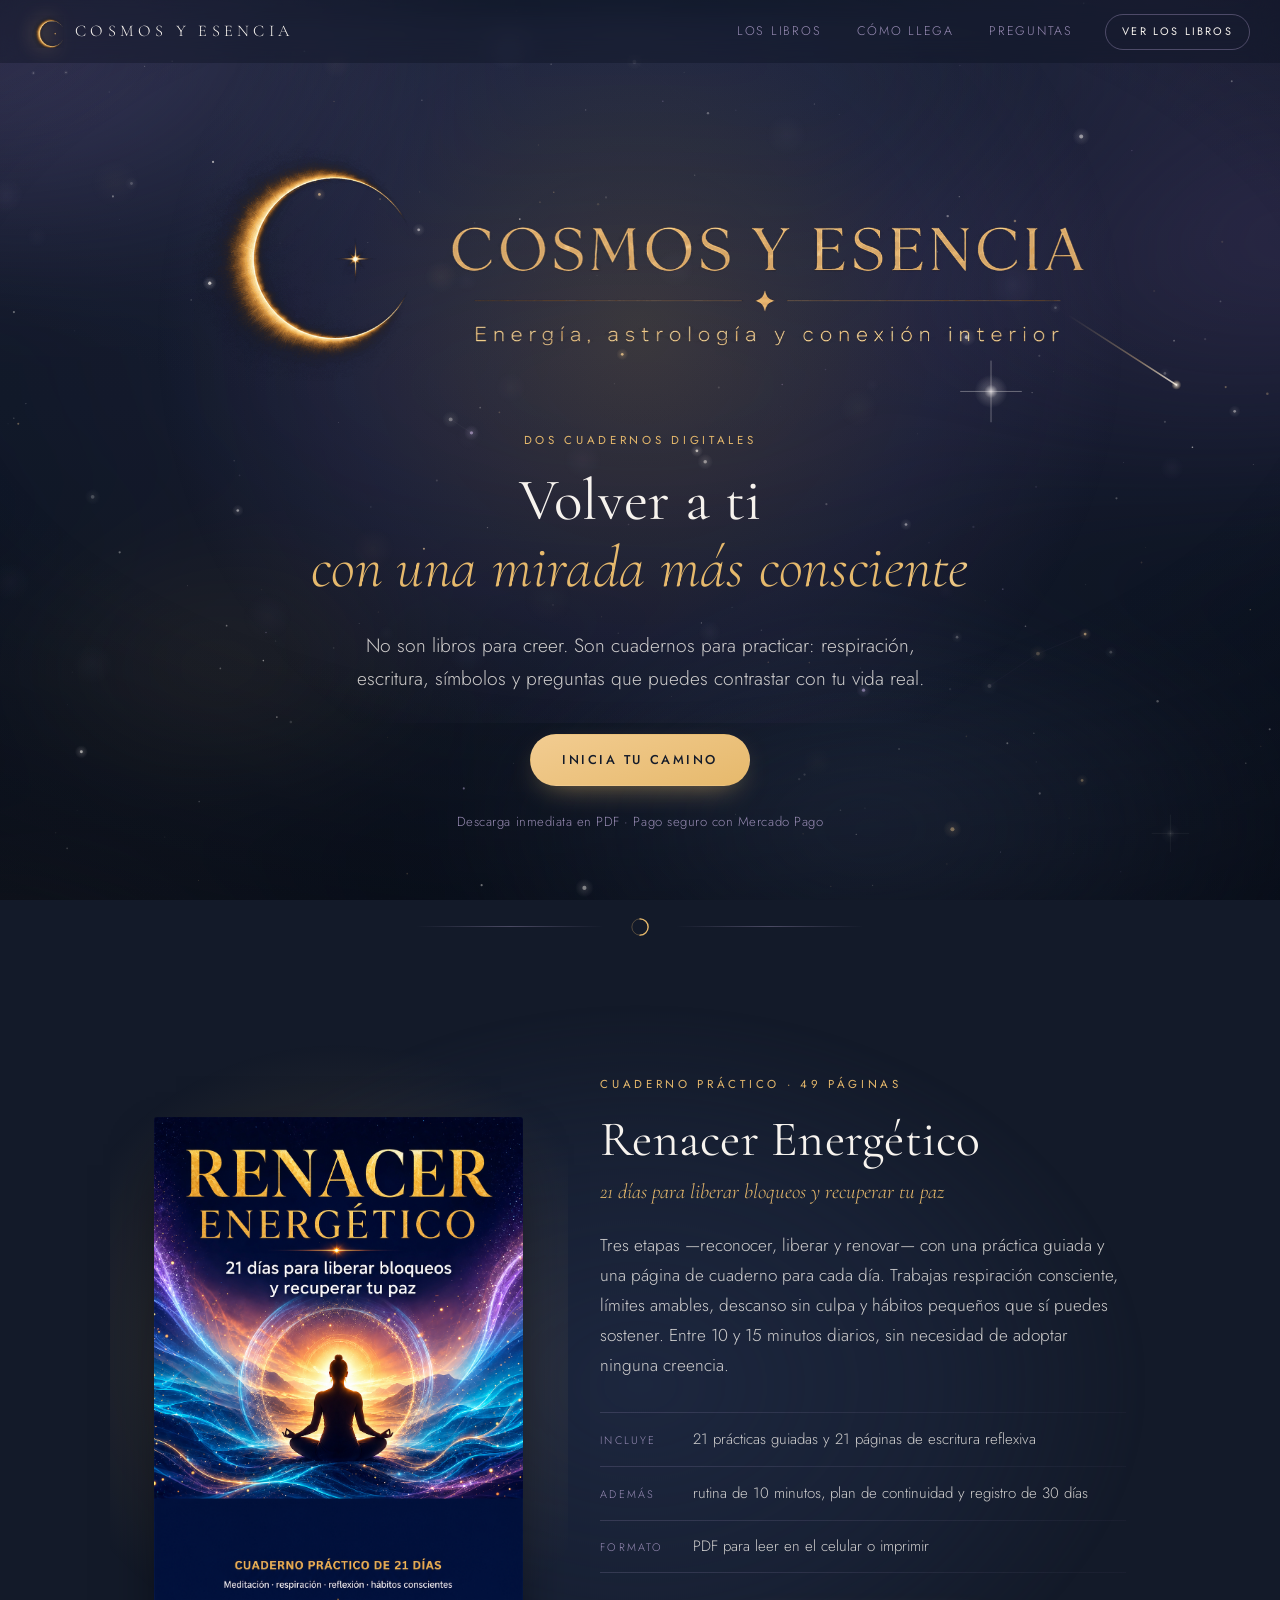
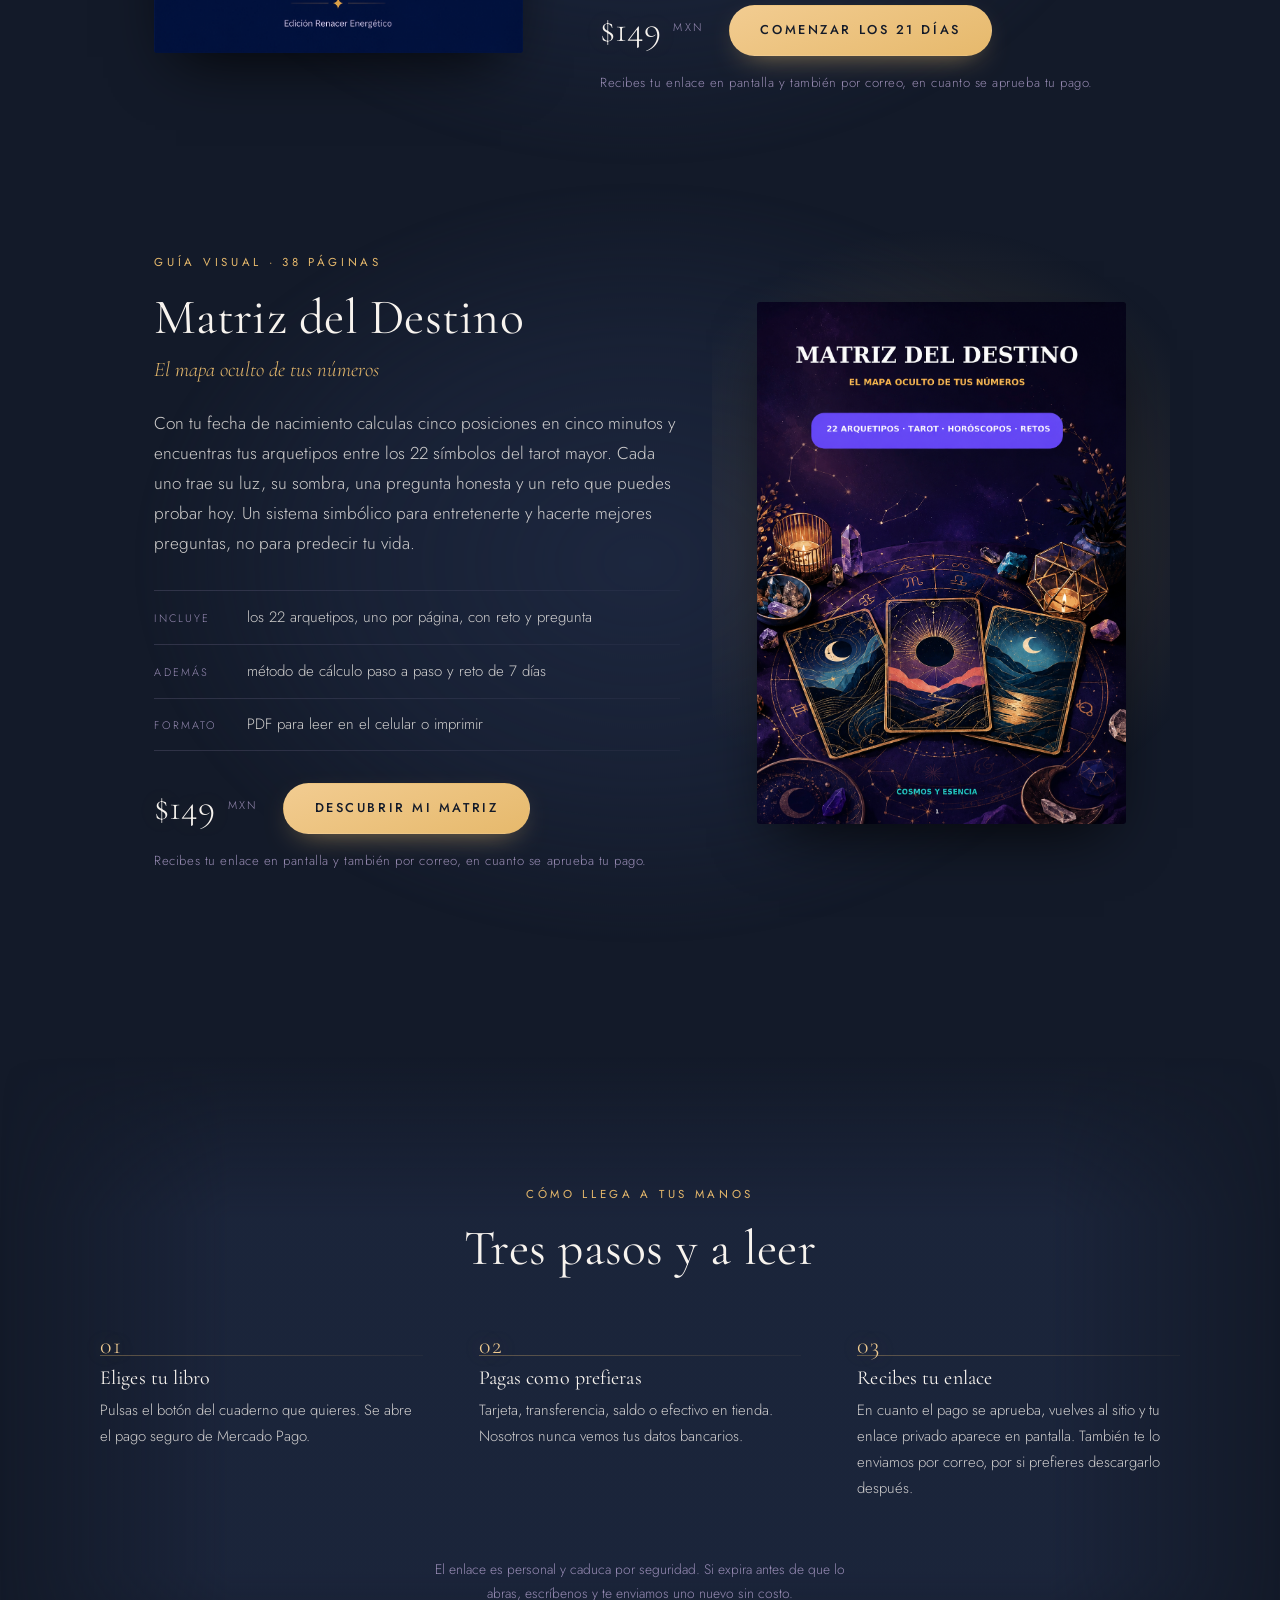
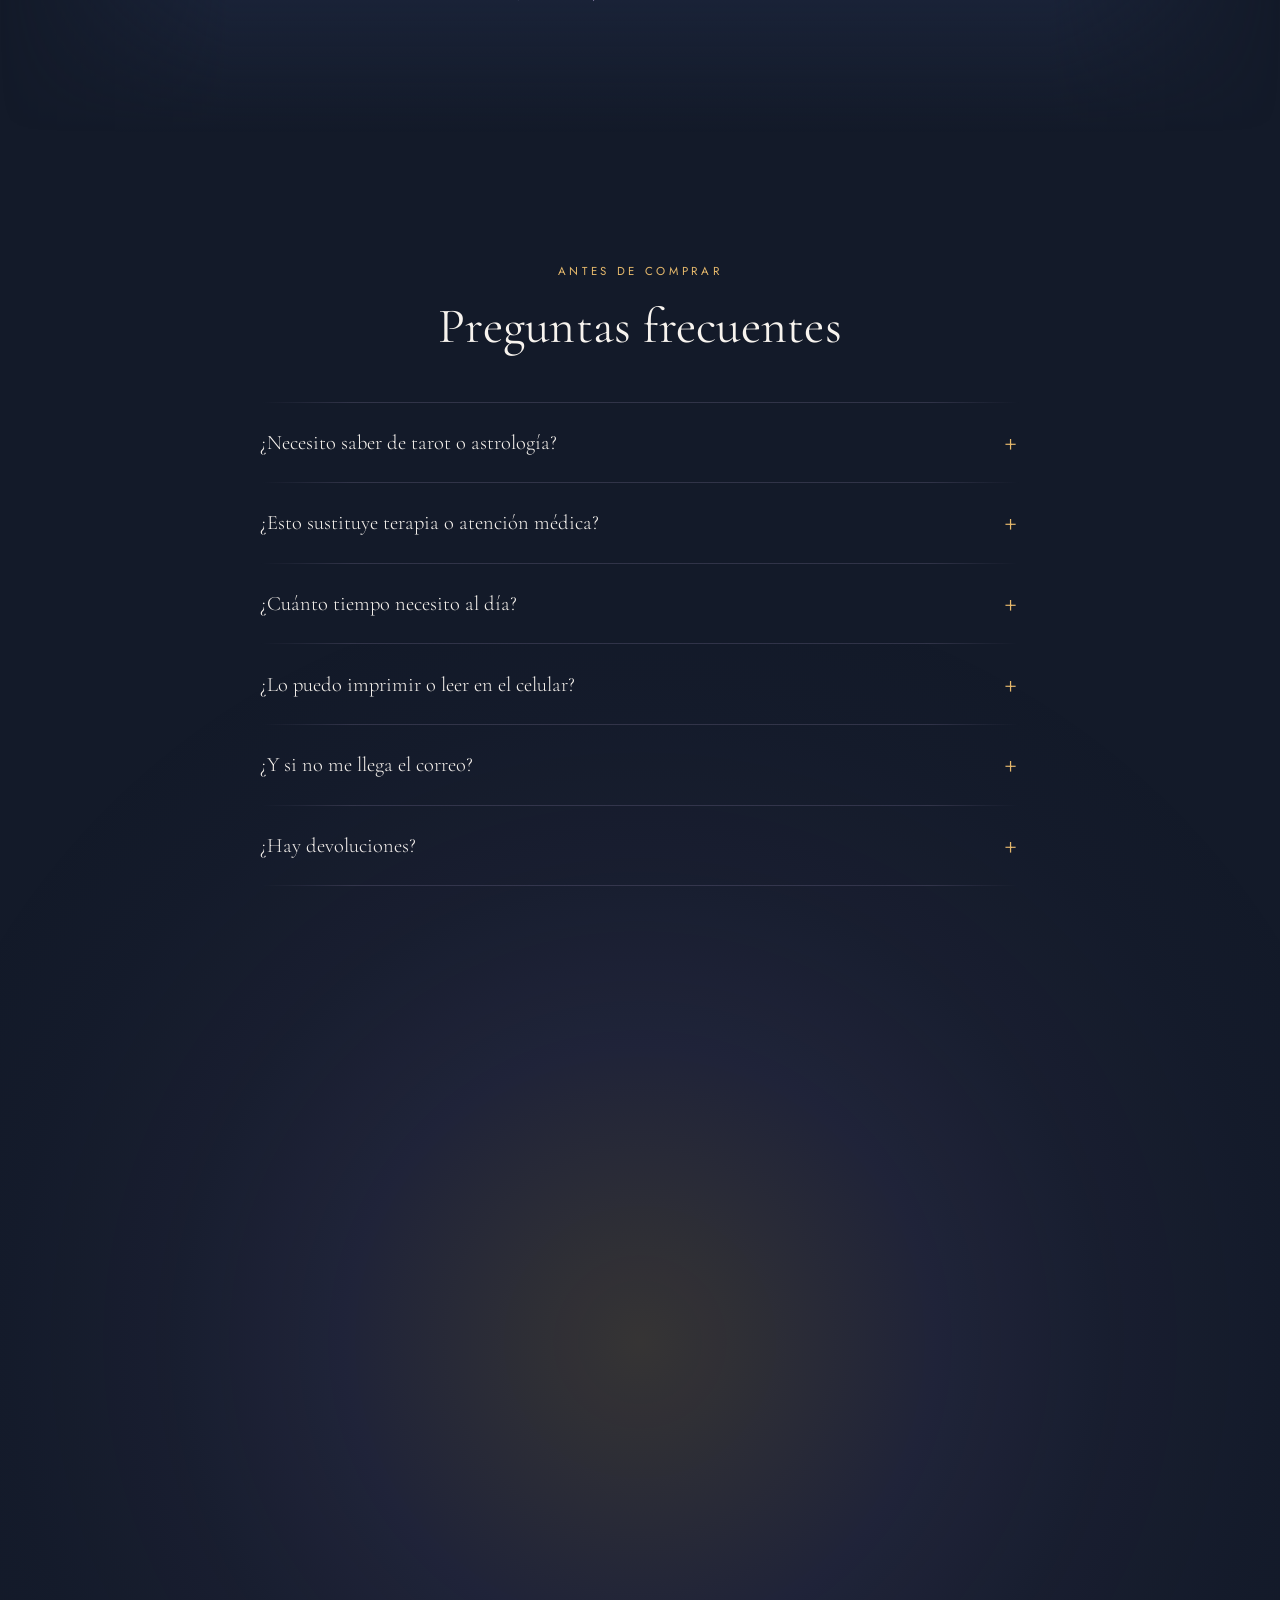
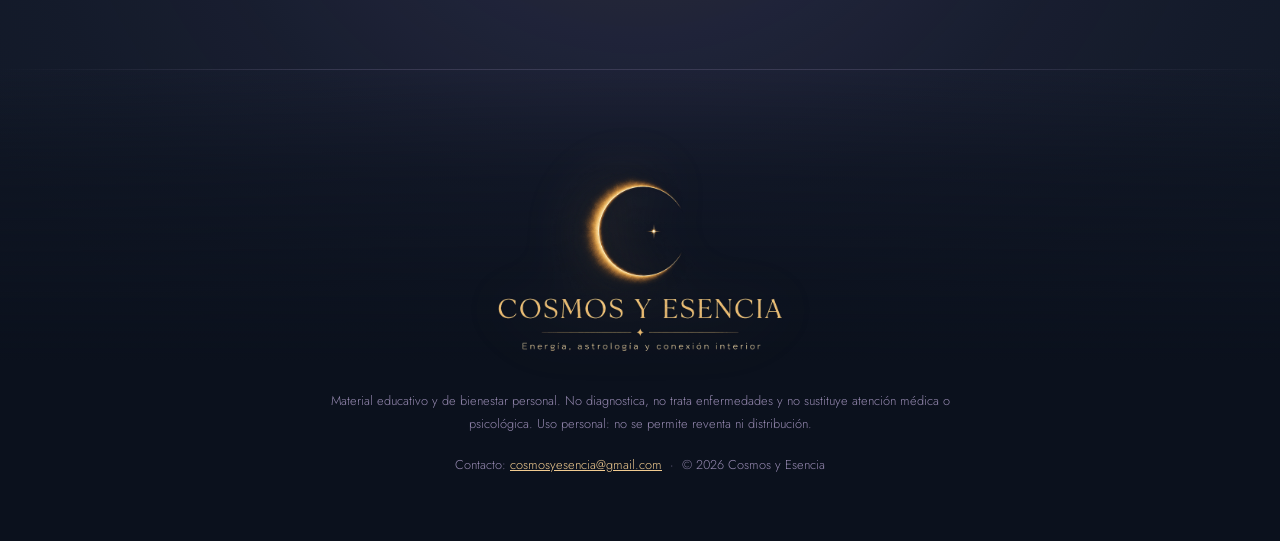
==== commit 246c9262: "Update index.html" ====
--- a/index.html
+++ b/index.html
@@ -20,7 +20,7 @@
 <meta property="og:type" content="website">
 <meta property="og:url" content="https://www.cosmosyesencia.com/">
 <meta property="og:title" content="Cosmos y Esencia — Ebooks de energía y conexión interior">
-<meta property="og:description" content="Dos cuadernos digitales para volver a ti con una mirada más consciente.">
+<meta property="og:description" content="Libros digitales para volver a ti con una mirada más consciente.">
 <meta property="og:image" content="https://www.cosmosyesencia.com/assets/og-cosmos.jpg">
 <meta property="og:image:alt" content="Cosmos y Esencia — energía, astrología y conexión interior">
 <meta property="og:site_name" content="Cosmos y Esencia">
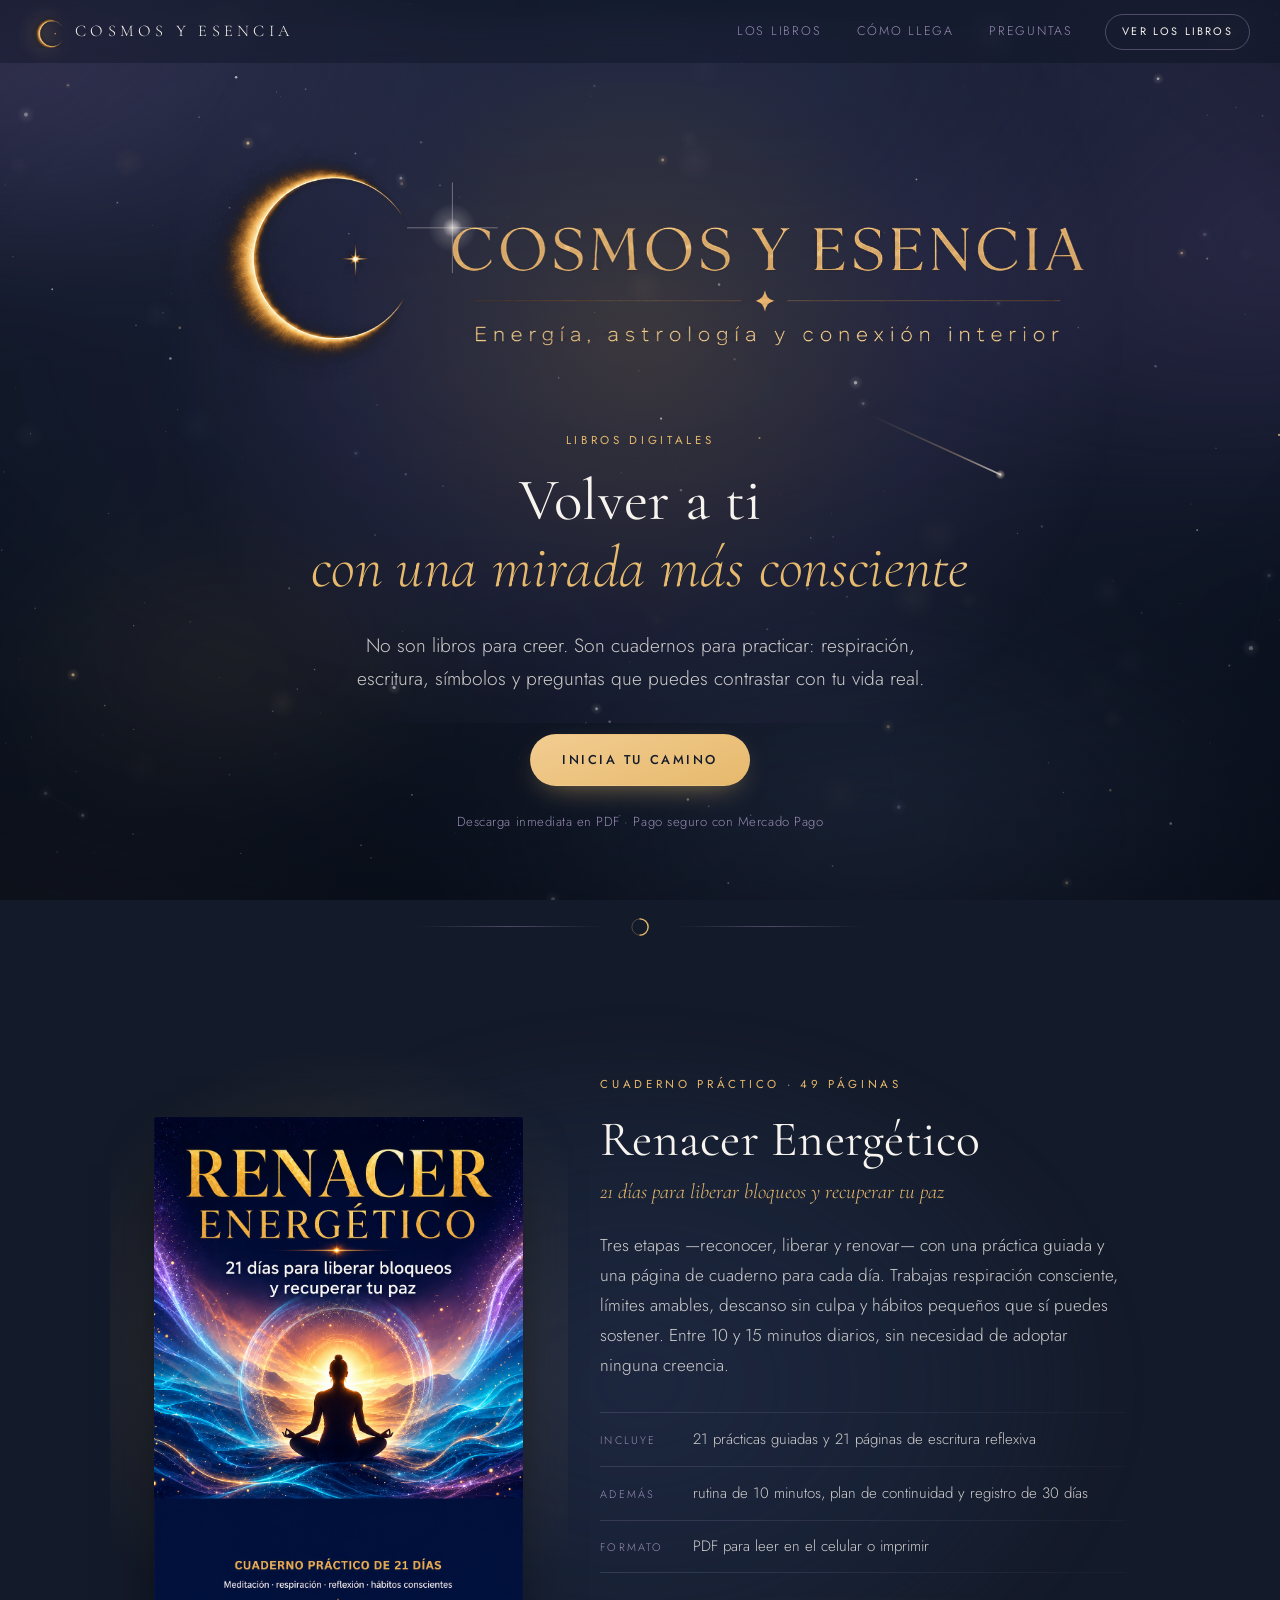
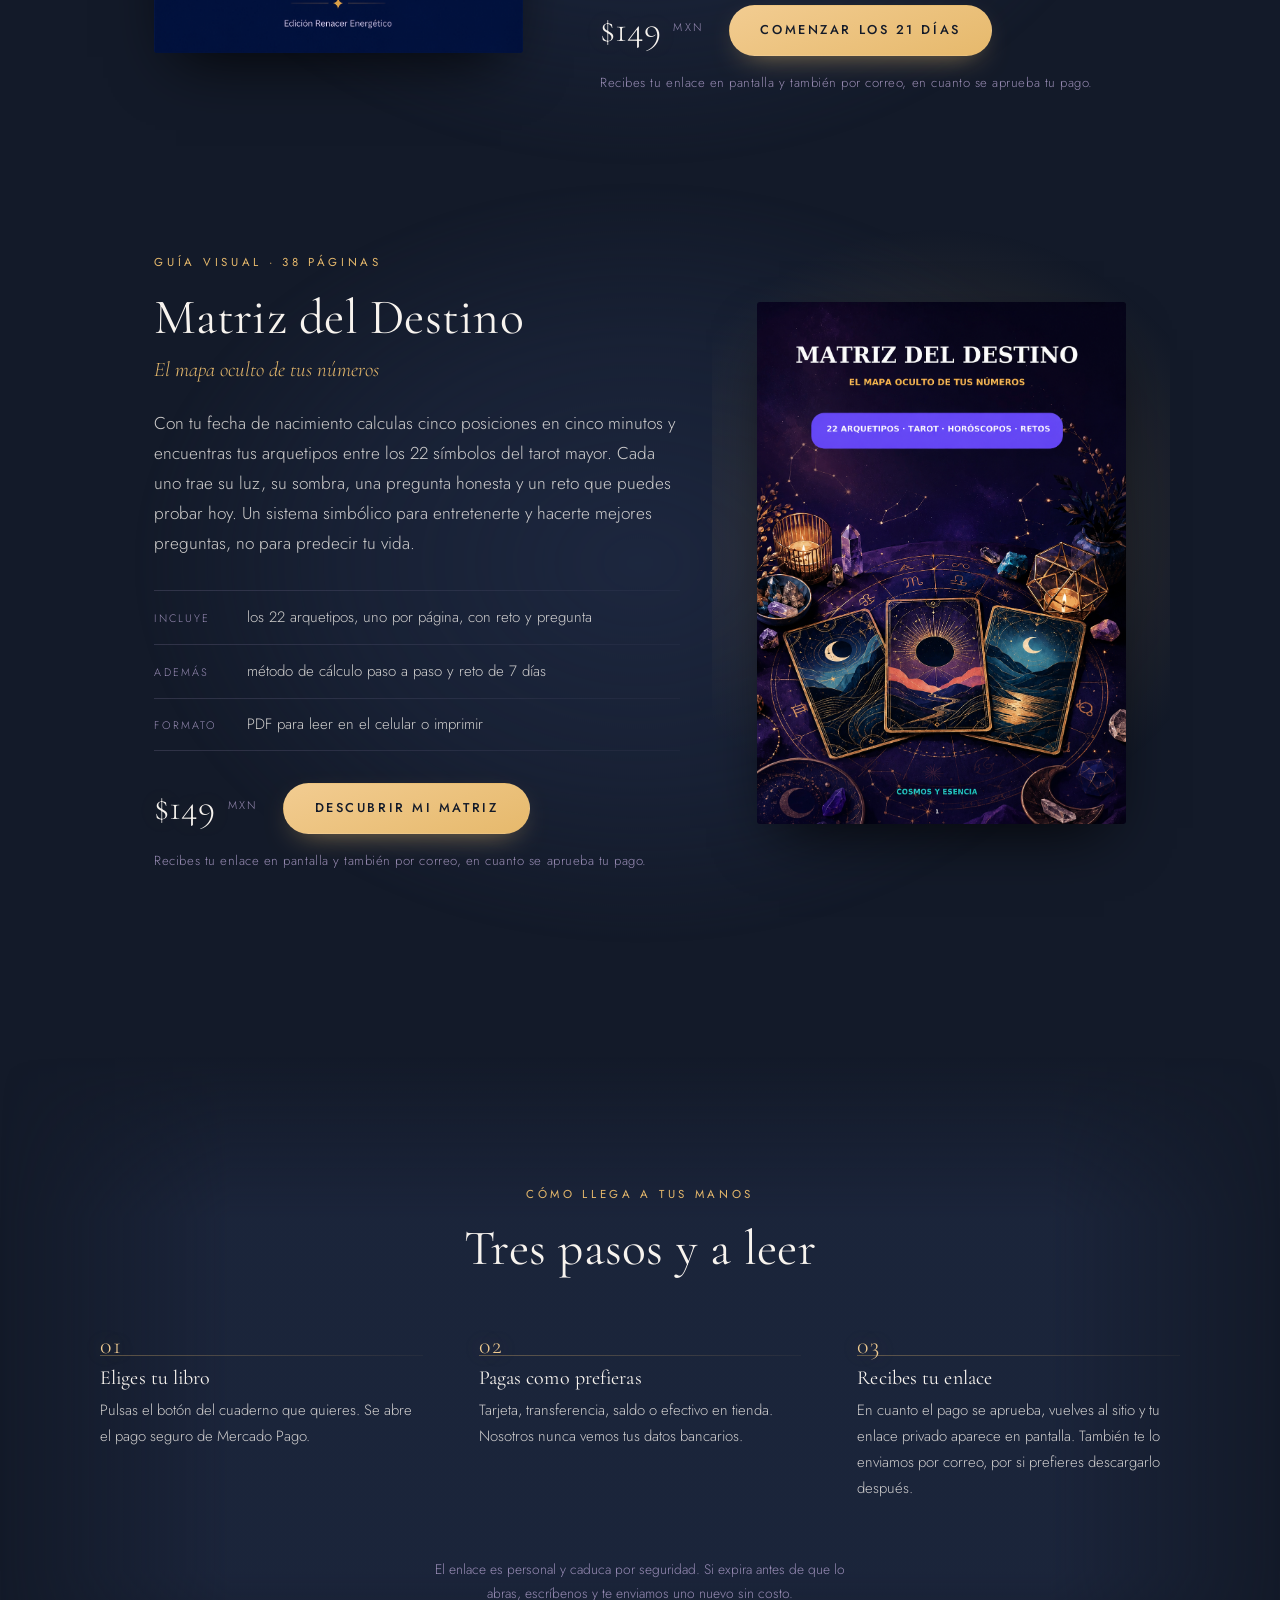
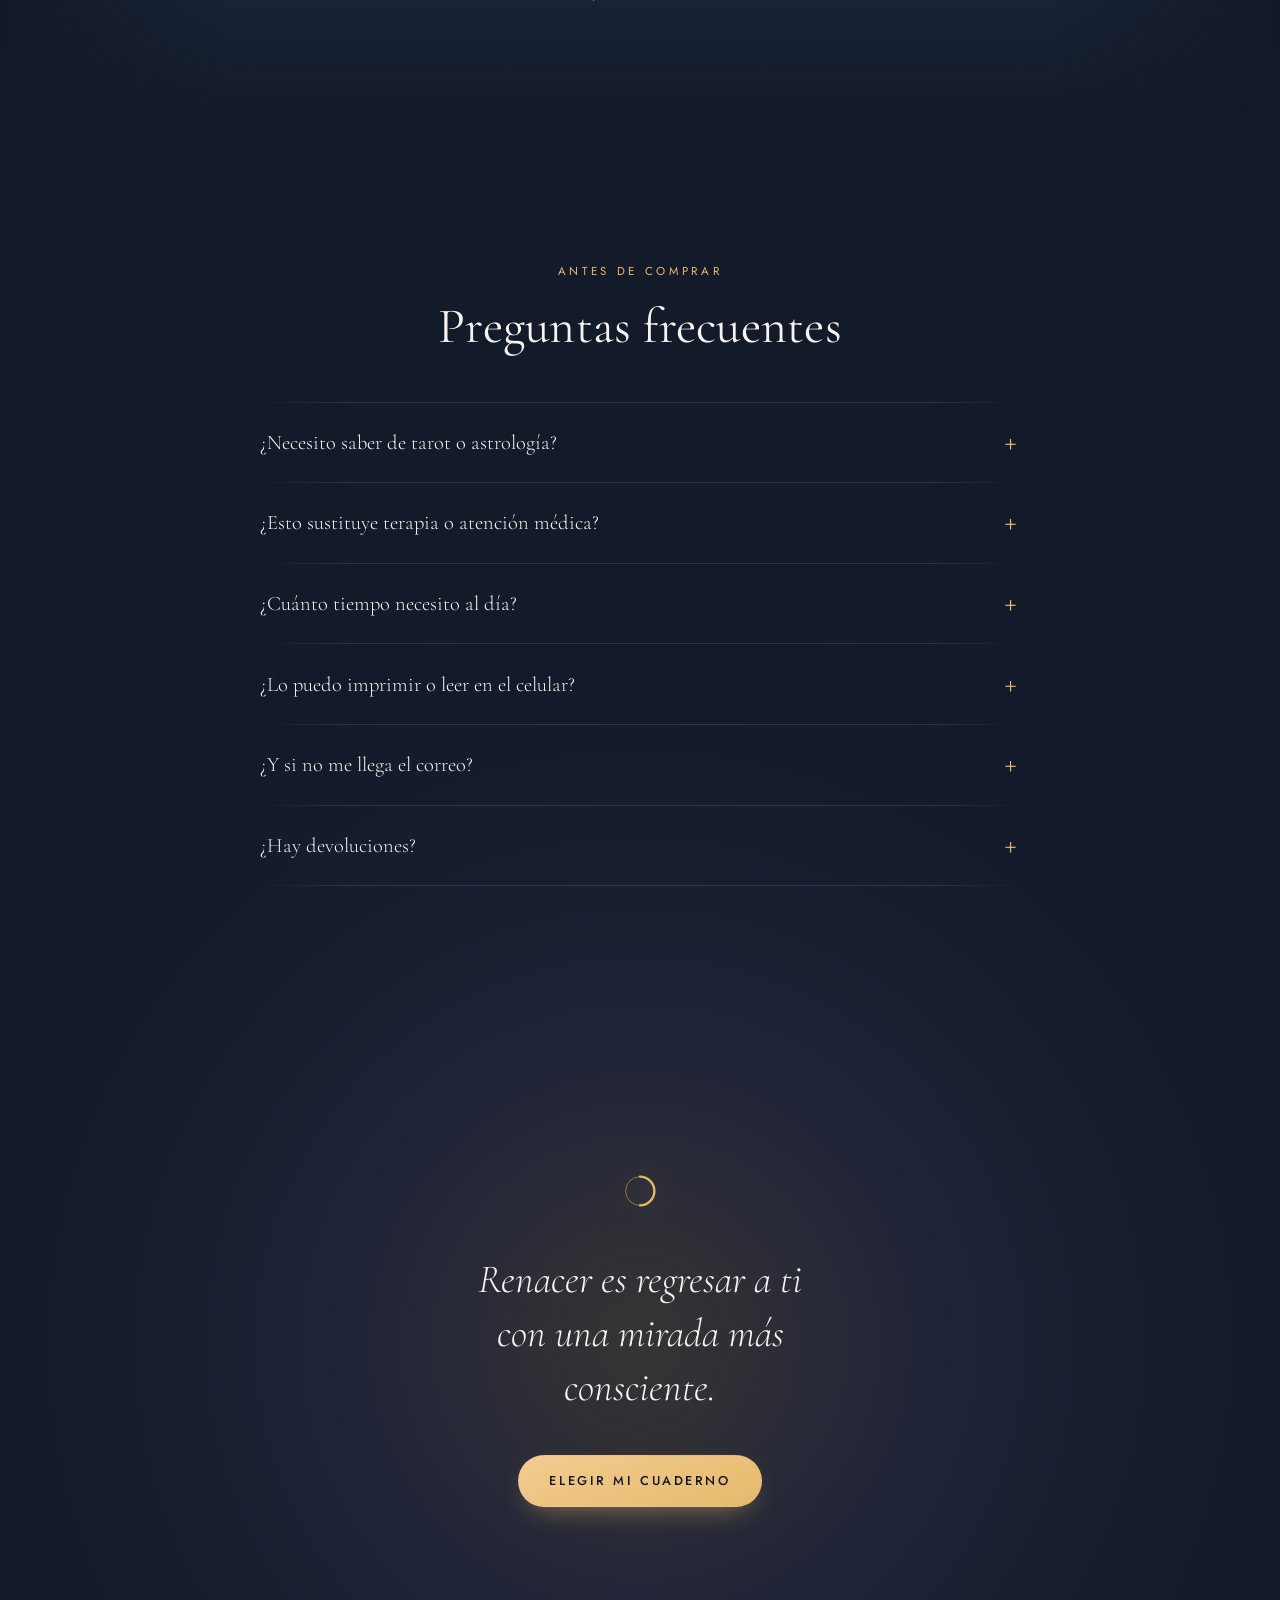
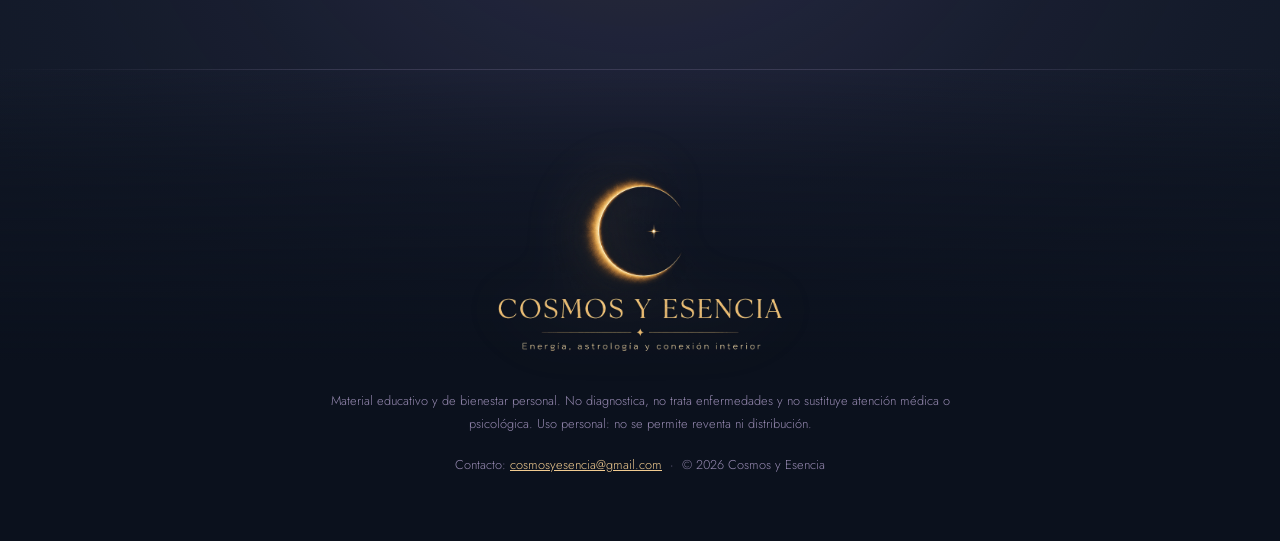
==== commit 1d9f6225: "Update index.html" ====
--- a/index.html
+++ b/index.html
@@ -94,7 +94,7 @@
     </picture>
 
     <div class="hero__copy reveal">
-      <p class="eyebrow">Dos cuadernos digitales</p>
+      <p class="eyebrow">Libros digitales</p>
       <h1>Volver a ti<br><em>con una mirada más consciente</em></h1>
       <p class="lede">
         No son libros para creer. Son cuadernos para practicar: respiración, escritura,
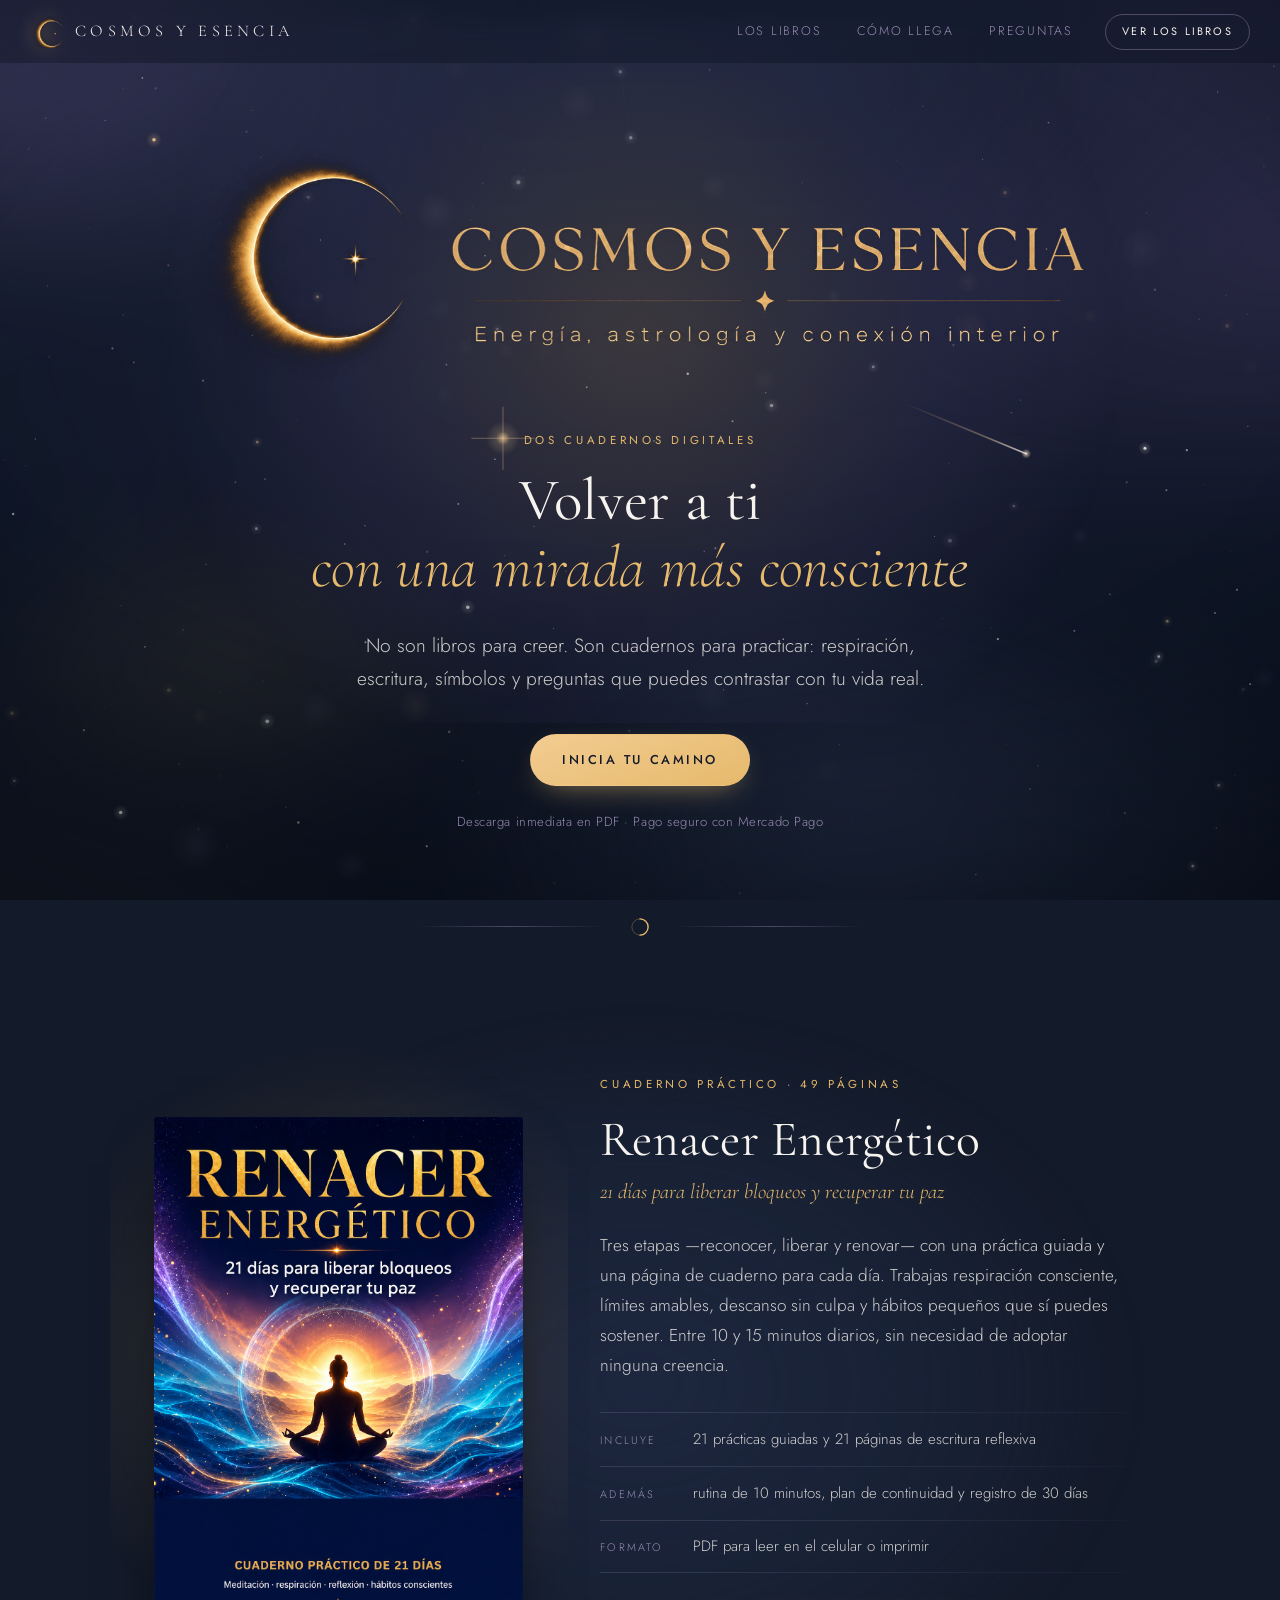
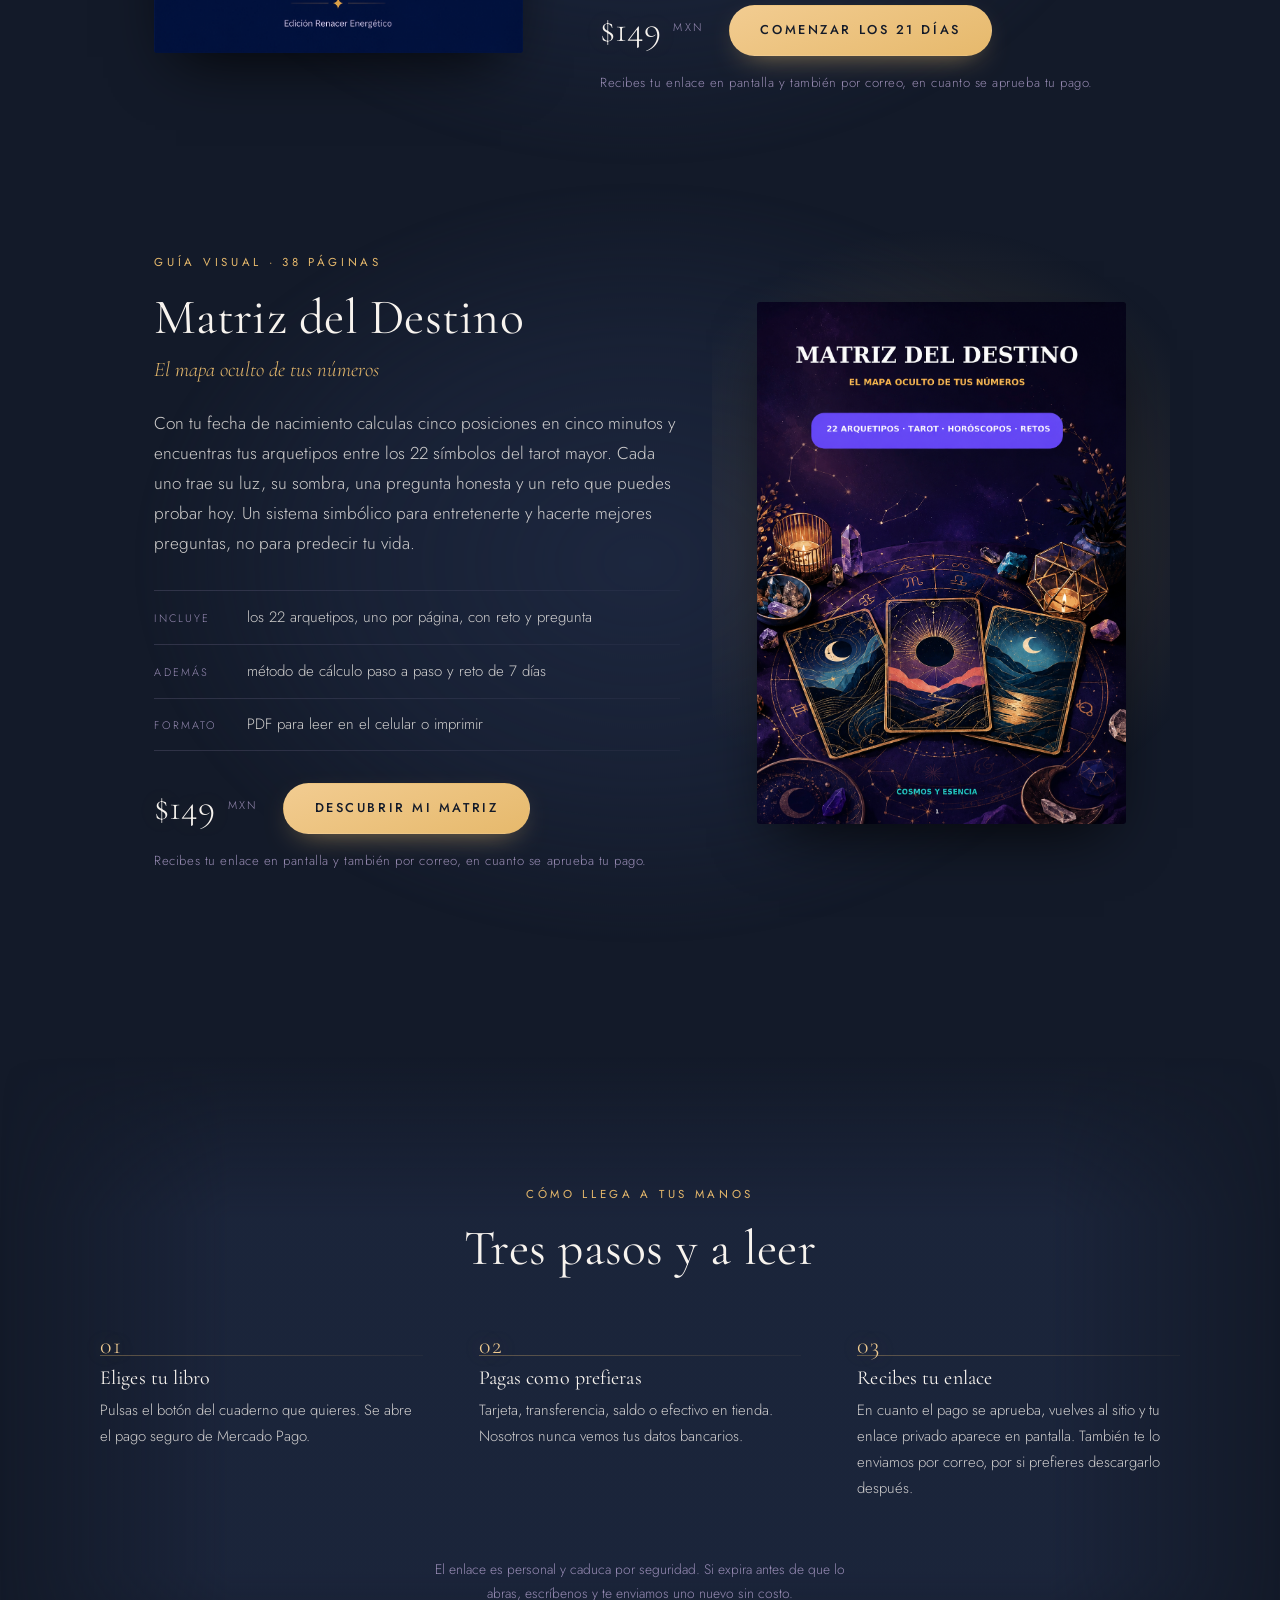
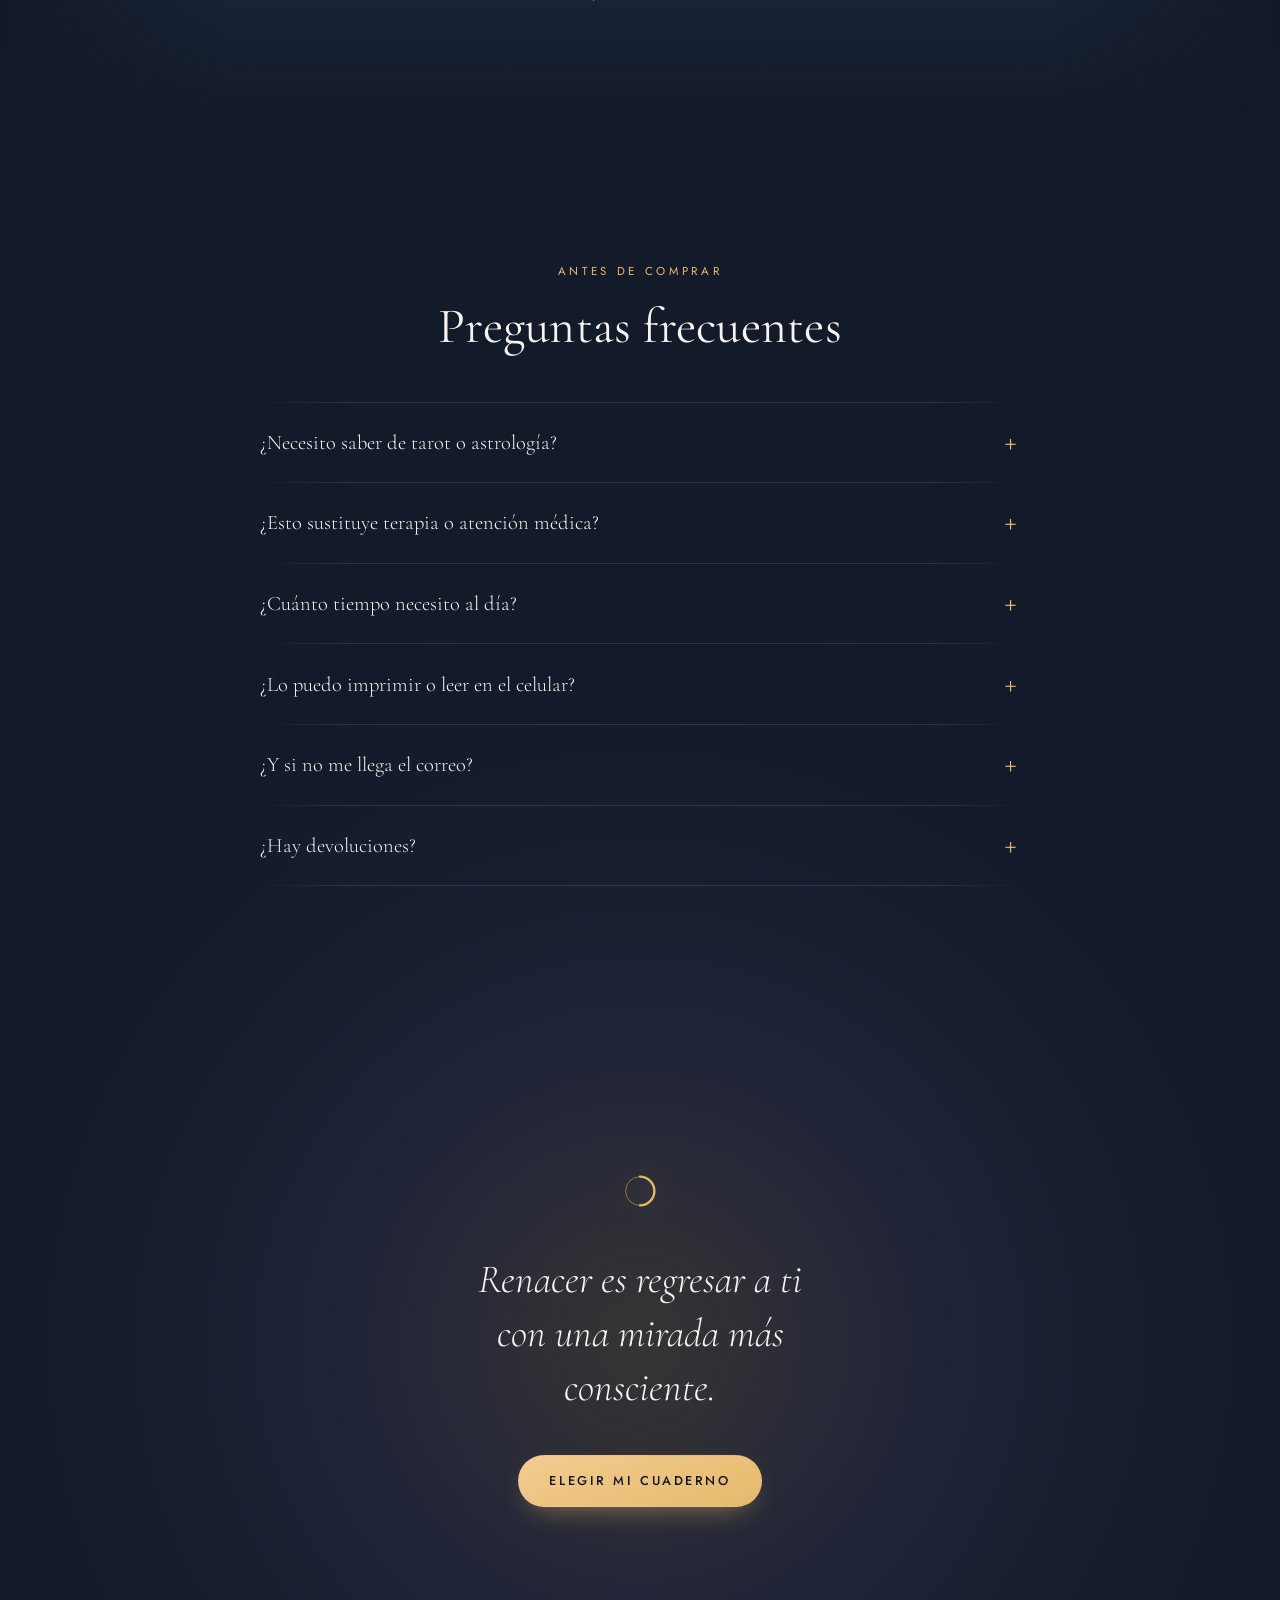
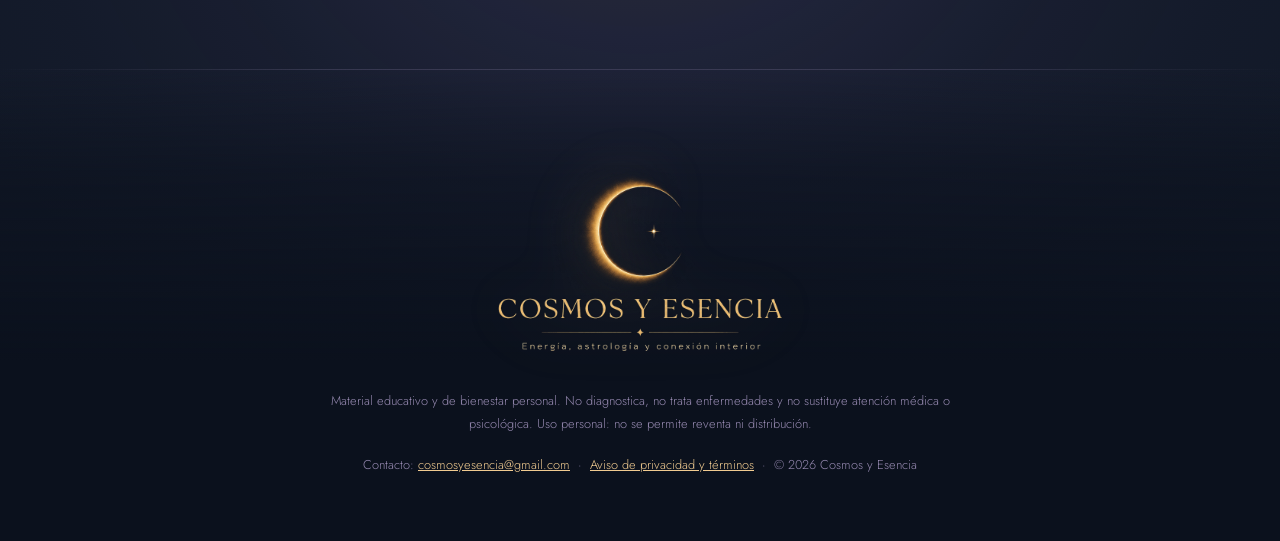
==== commit e8040c80: "Update index.html" ====
--- a/index.html
+++ b/index.html
@@ -4,7 +4,7 @@
 <meta charset="UTF-8">
 <meta name="viewport" content="width=device-width, initial-scale=1">
 <title>Cosmos y Esencia — Ebooks de energía, astrología y conexión interior</title>
-<meta name="description" content="Libros digitales para observarte con más claridad: Renacer Energético (21 días de práctica) y Matriz del Destino (los 22 arquetipos). Descarga inmediata en PDF.">
+<meta name="description" content="Dos cuadernos digitales para observarte con más claridad: Renacer Energético (21 días de práctica) y Matriz del Destino (los 22 arquetipos). Descarga inmediata en PDF.">
 
 <!-- El icono que se ve en la pestaña del navegador -->
 <link rel="icon" type="image/png" href="assets/favicon.png">
@@ -20,7 +20,7 @@
 <meta property="og:type" content="website">
 <meta property="og:url" content="https://www.cosmosyesencia.com/">
 <meta property="og:title" content="Cosmos y Esencia — Ebooks de energía y conexión interior">
-<meta property="og:description" content="Libros digitales para volver a ti con una mirada más consciente.">
+<meta property="og:description" content="Dos cuadernos digitales para volver a ti con una mirada más consciente.">
 <meta property="og:image" content="https://www.cosmosyesencia.com/assets/og-cosmos.jpg">
 <meta property="og:image:alt" content="Cosmos y Esencia — energía, astrología y conexión interior">
 <meta property="og:site_name" content="Cosmos y Esencia">
@@ -94,7 +94,7 @@
     </picture>
 
     <div class="hero__copy reveal">
-      <p class="eyebrow">Libros digitales</p>
+      <p class="eyebrow">Dos cuadernos digitales</p>
       <h1>Volver a ti<br><em>con una mirada más consciente</em></h1>
       <p class="lede">
         No son libros para creer. Son cuadernos para practicar: respiración, escritura,
@@ -303,6 +303,7 @@
          configura un buzón real con el dominio, se puede cambiar aquí. -->
     <p class="foot__legal">
       Contacto: <a href="mailto:cosmosyesencia@gmail.com">cosmosyesencia@gmail.com</a>
+      &nbsp;·&nbsp; <a href="./legal.html">Aviso de privacidad y términos</a>
       &nbsp;·&nbsp; © <span id="year">2026</span> Cosmos y Esencia
     </p>
   </div>
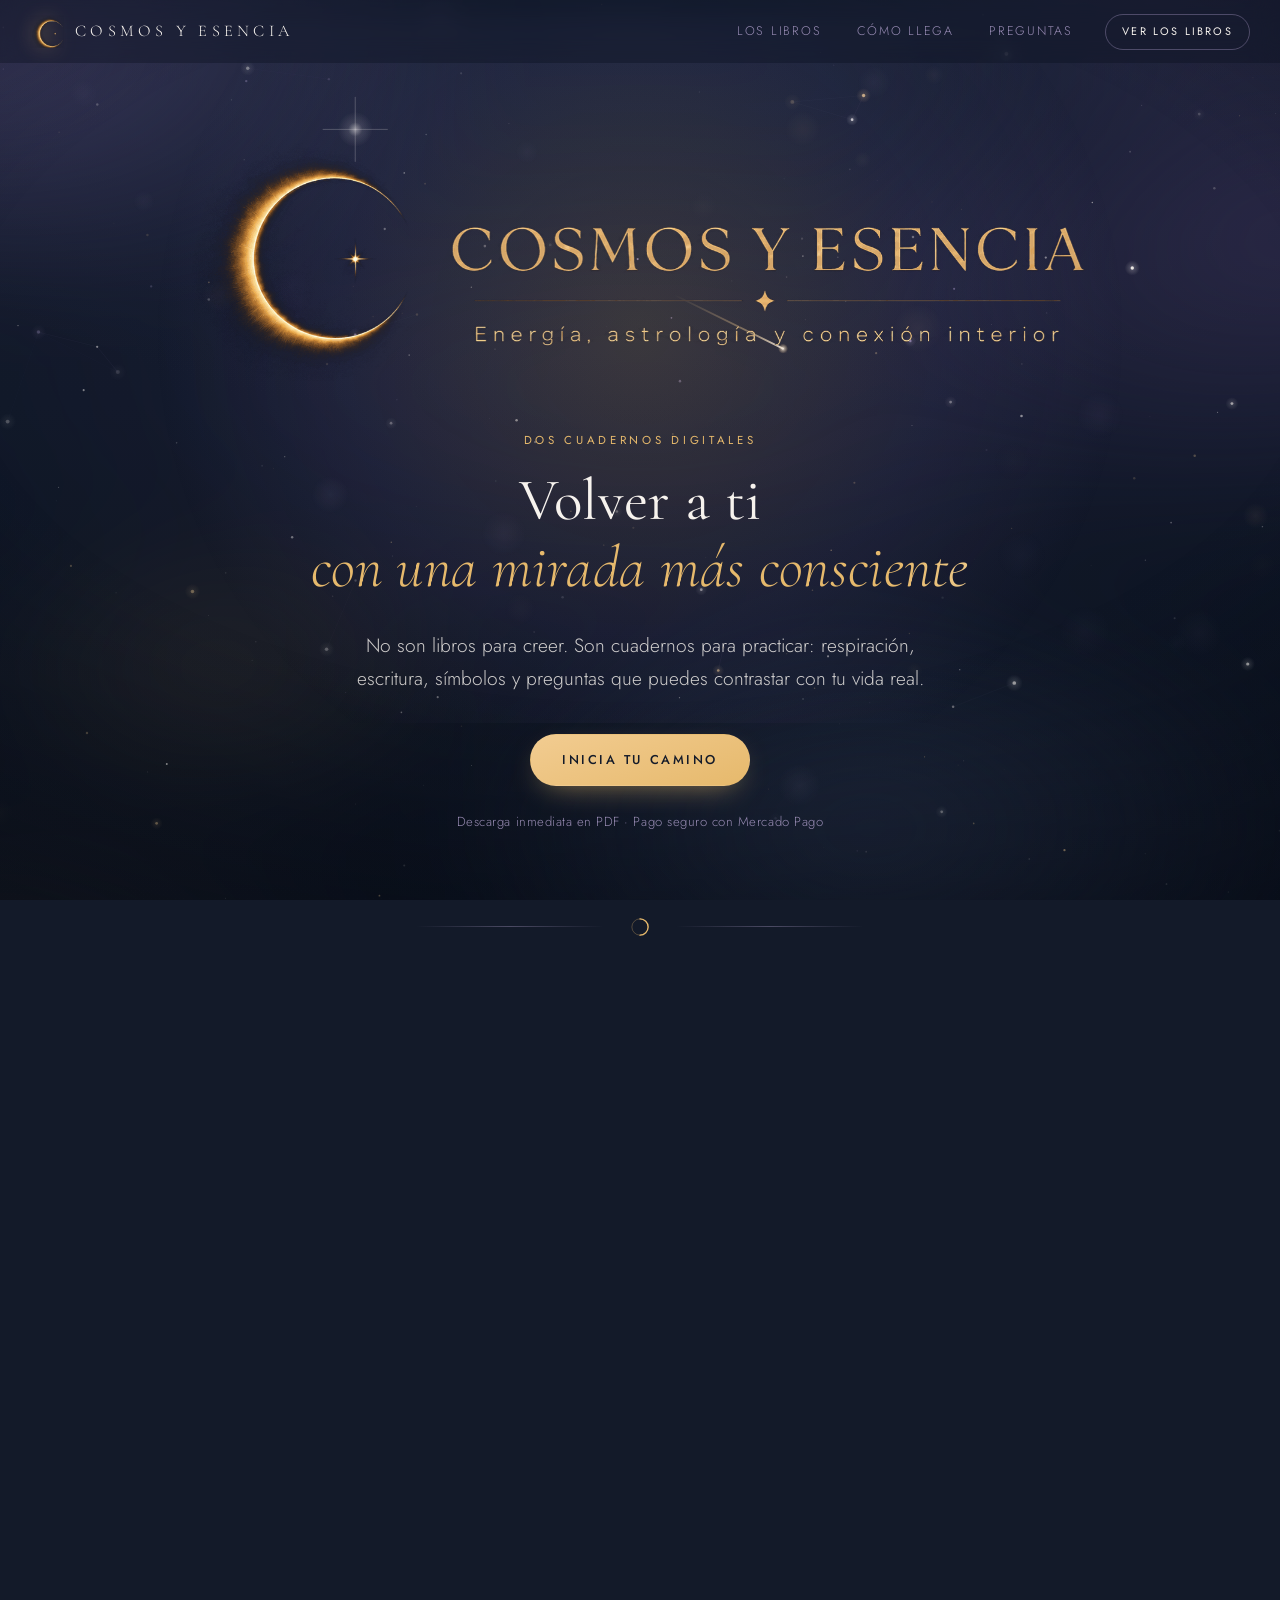
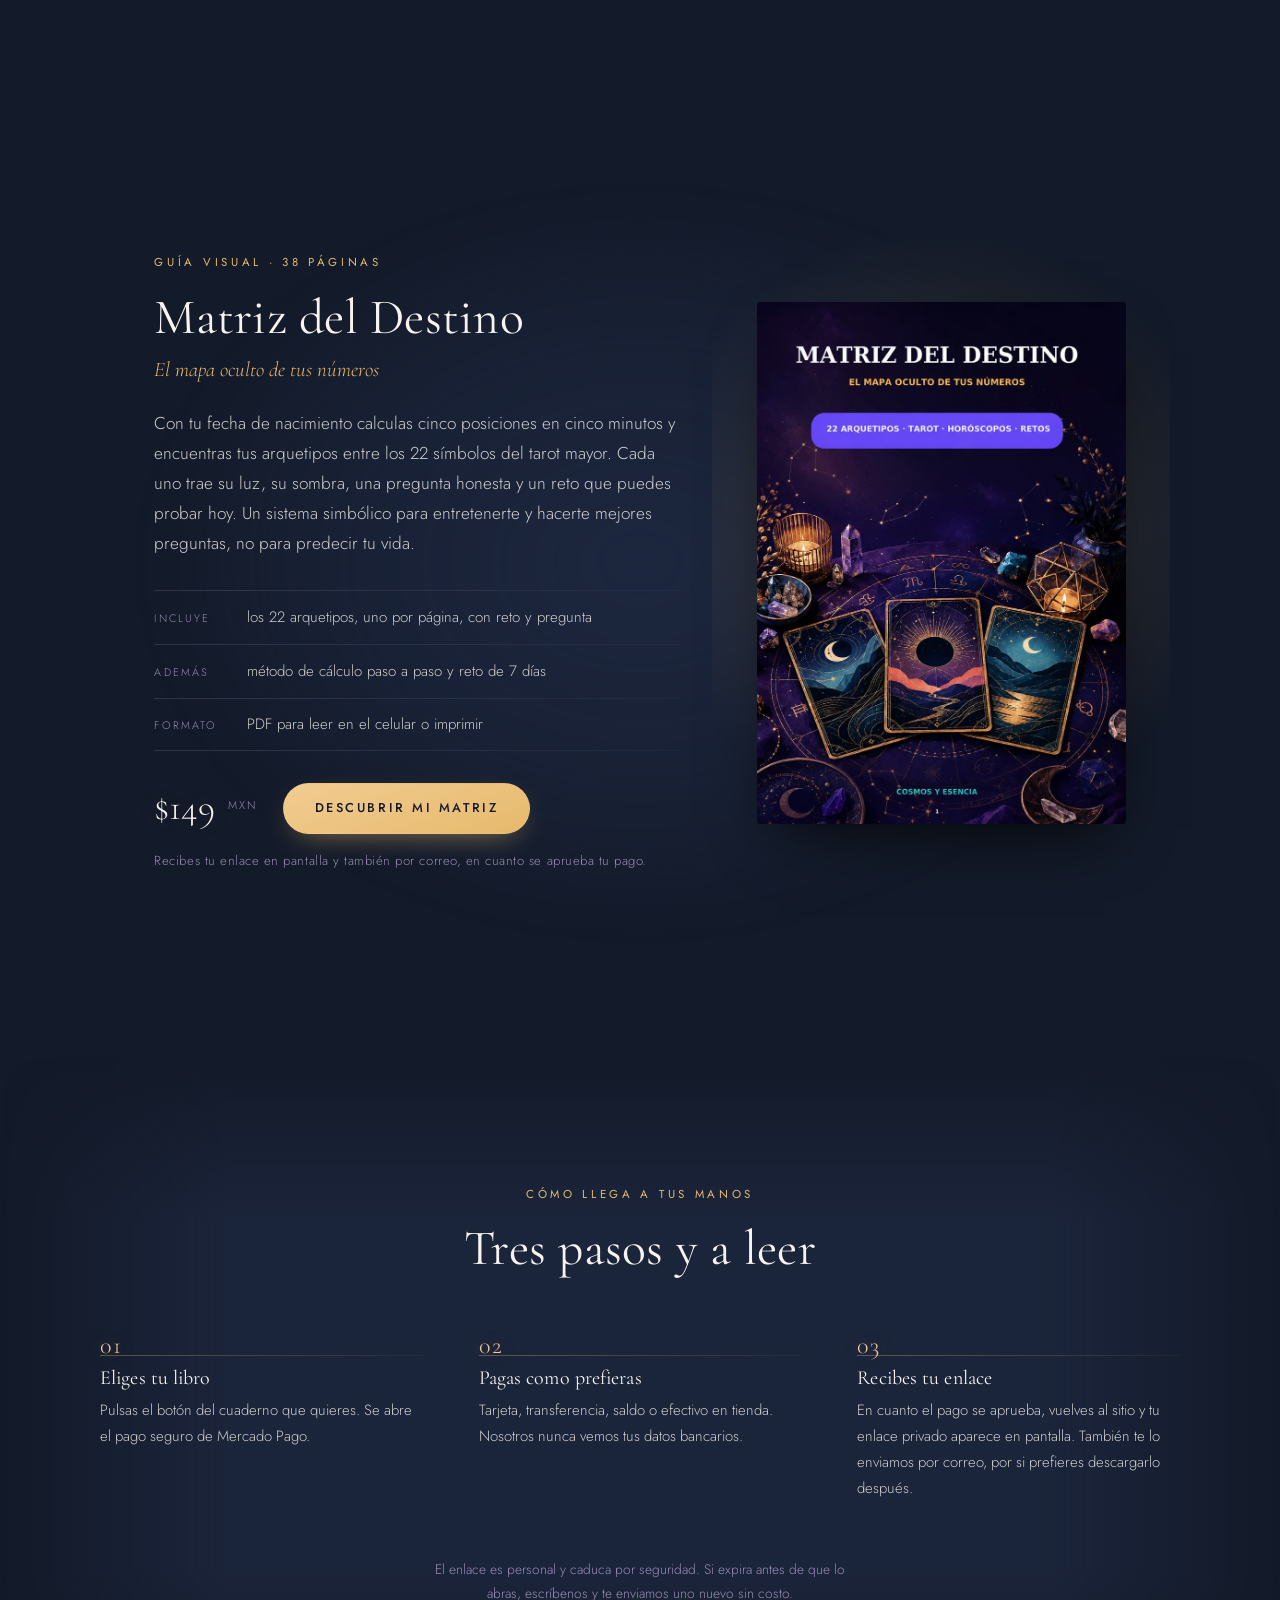
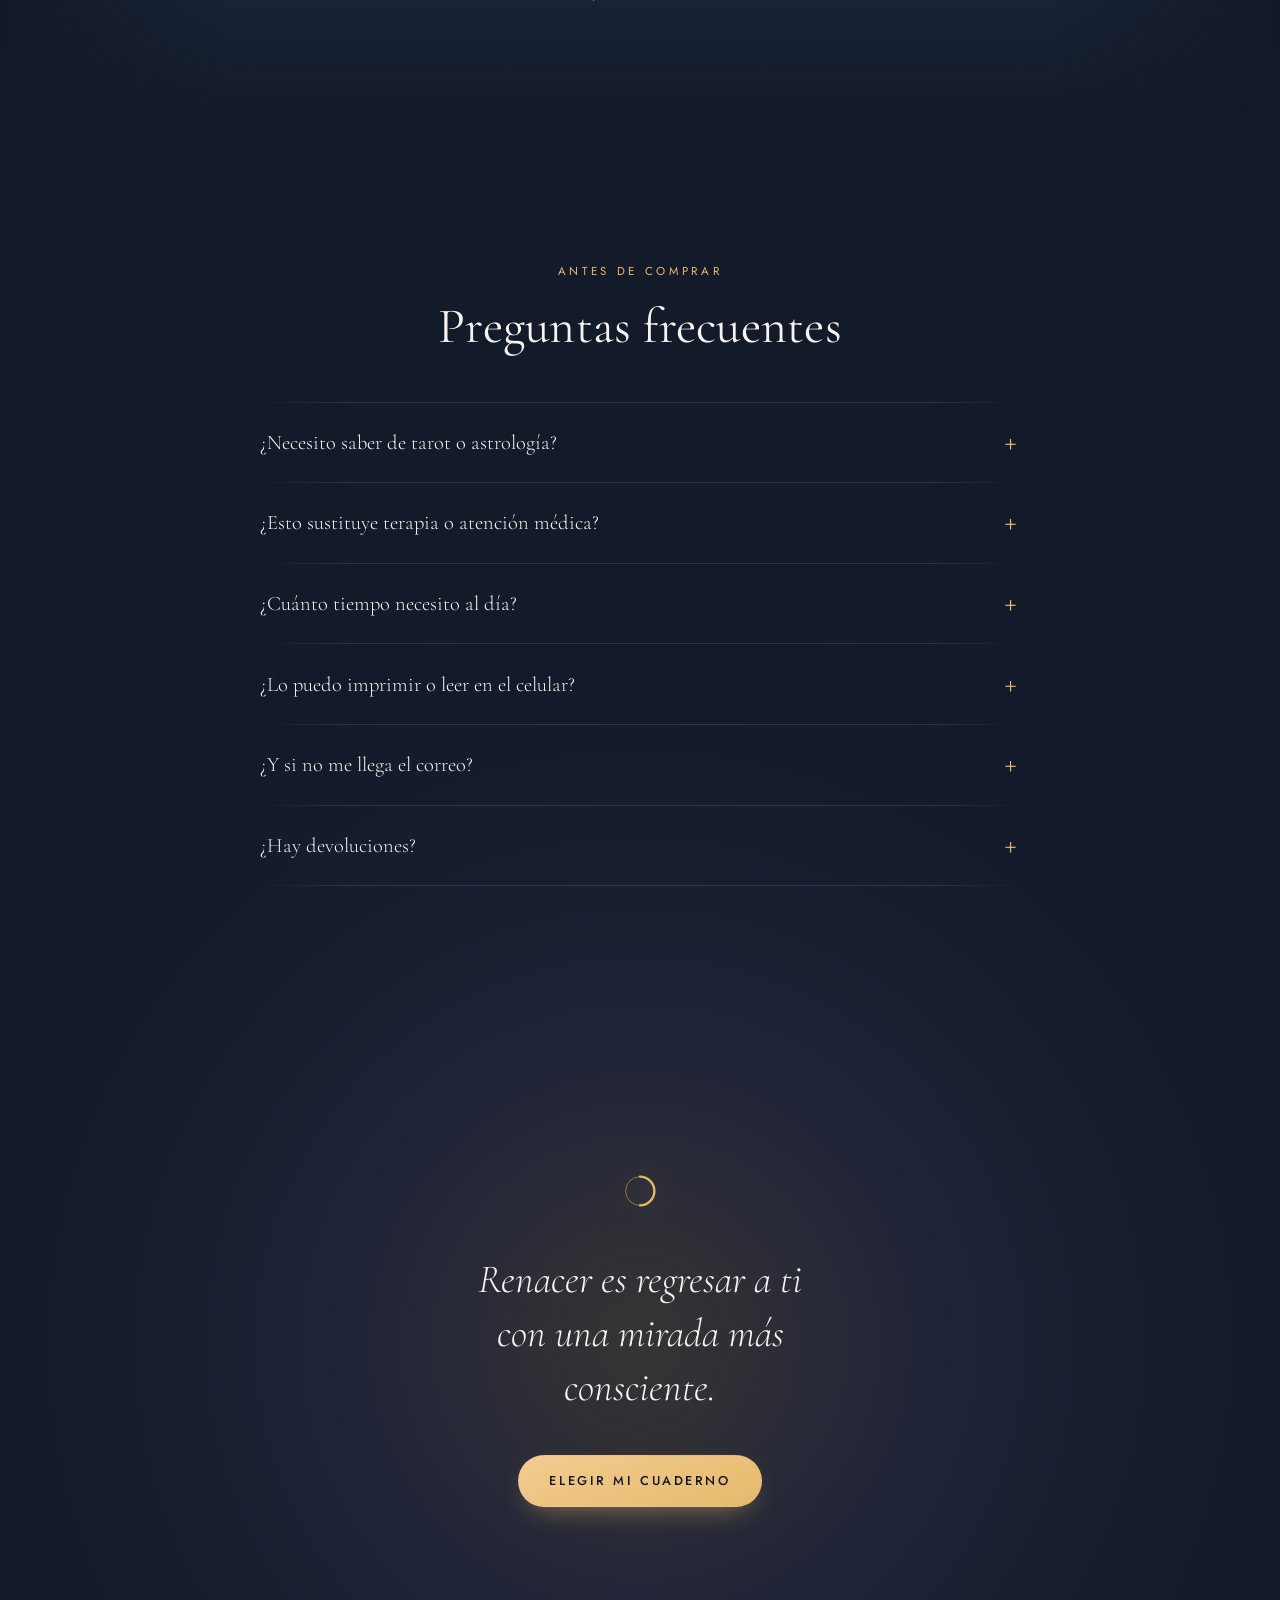
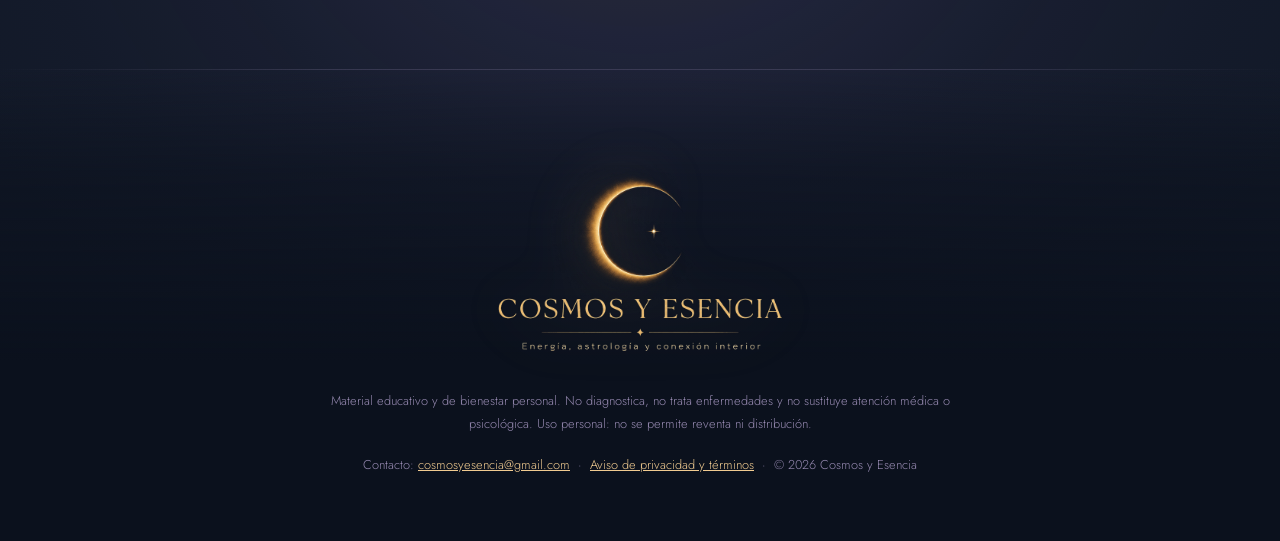
==== commit dd7dbeaf: "Update index.html" ====
--- a/index.html
+++ b/index.html
@@ -115,7 +115,7 @@
 
       <div class="book__cover">
         <!-- Imagen de la portada completa escalable -->
-        <img src="assets/portada_renacer.PNG" alt="Portada del ebook Renacer Energético" width="760" height="1075" loading="lazy">
+        <img src="assets/portada_renacer.webp" alt="Portada del ebook Renacer Energético" width="800" height="1161" loading="lazy" decoding="async">
       </div>
 
       <div class="book__body">
@@ -152,7 +152,7 @@
 
       <div class="book__cover">
         <!-- Imagen de la portada completa escalable -->
-        <img src="assets/portada_matriz.PNG" alt="Portada del ebook Matriz del Destino" width="760" height="1075" loading="lazy">
+        <img src="assets/portada_matriz.webp" alt="Portada del ebook Matriz del Destino" width="800" height="1131" loading="lazy" decoding="async">
       </div>
 
       <div class="book__body">
--- a/css/styles.css
+++ b/css/styles.css
@@ -255,6 +255,15 @@
 
 .btn--sm{ padding:.7em 1.5em; font-size:.68rem; }
 
+/* En pantallas táctiles, todo lo que se toca necesita al menos ~44px
+   de alto. Con letras tan chicas, el botón quedaba en 32px y se
+   fallaba el toque seguido. */
+@media (hover:none){
+  .btn{ padding:1.1em 2.2em; }
+  .btn--sm{ padding:.95em 1.6em; font-size:.72rem; }
+  .topnav a{ padding:.5rem 0; }
+}
+
 :focus-visible{ outline:2px solid var(--oro-claro); outline-offset:3px; border-radius:2px; }
 
 .skip-link{
@@ -770,7 +779,74 @@
 }
 
 @media (max-width:560px){
-  .topbar .btn--ghost{ display:none; }
+  /* ANTES aquí se ocultaba el botón del encabezado. Como la
+     navegación también se esconde en móvil, el encabezado quedaba
+     con puro logo y sin ninguna forma de llegar a los libros.
+     Ahora se queda, solo que más compacto. */
+  .topbar__inner{ gap:.75rem; }
+  .marca__texto{ font-size:.74rem; letter-spacing:.12em; }
+  .marca__icono{ width:24px; }
+  .topbar .btn--ghost{ padding:.8em 1.1em; font-size:.62rem; letter-spacing:.12em; }
+
+  .wrap, .books{ width:min(100% - 1.75rem, var(--wrap)); }
+  .book{ padding:1.4rem .25rem; }
+  .price{ font-size:2rem; }
+  .buyline{ gap:1rem; }
+  .buyline .btn{ width:100%; text-align:center; }
+
+  .faq summary{ font-size:1.06rem; padding-right:2.2rem; }
+  .faq details p{ padding-right:0; }
+
+  .closing blockquote{ font-size:1.5rem; max-width:16ch; }
+  .divider{ padding-block:2.5rem; }
+}
+
+/* ============================================================
+   AJUSTES ESPECÍFICOS DE MÓVIL
+   ============================================================ */
+@media (max-width:780px){
+  /* El aura del cierre medía 160vw. En un teléfono eso es casi el
+     doble del ancho de pantalla y en iOS podía provocar barrido
+     horizontal pese al overflow-x del body. */
+  .closing__aura{ width:min(125vw, 700px); }
+  .hero__aura{ width:120%; }
+
+  /* Los desenfoques grandes son lo más caro de dibujar para la GPU
+     de un teléfono. Se bajan y se apagan las dos capas extra de
+     nebulosa: en pantalla chica no se distinguen y sí se sienten
+     en la fluidez y en la batería. */
+  .cielo__nebulosa{ filter:blur(34px); }
+  .cielo__nebulosa::before,
+  .cielo__nebulosa::after{ display:none; }
+
+  /* Menos aire vertical: en móvil el scroll se hace largo */
+  :root{ --aire:clamp(3rem, 9vw, 5rem); }
+
+  .steps li{ padding-left:2.9rem; }
+  .process__note{ margin-top:2.5rem; }
+}
+
+/* Respetar la muesca y la barra de gestos del iPhone */
+@supports (padding:max(0px)){
+  .topbar__inner{
+    padding-left:max(0px, env(safe-area-inset-left));
+    padding-right:max(0px, env(safe-area-inset-right));
+  }
+  .foot{ padding-bottom:max(3rem, calc(2rem + env(safe-area-inset-bottom))); }
+}
+
+/* Evitar cualquier barrido horizontal accidental. overflow-x:clip
+   funciona donde overflow-x:hidden falla (iOS con position:fixed). */
+html{ overflow-x:clip; }
+body{ overflow-x:clip; }
+
+/* En pantallas táctiles no hay cursor: quitamos los estados que
+   dependen de él para que no se queden "pegados" tras un toque. */
+@media (hover:none){
+  .btn:hover{ transform:none; }
+  .book__cover:hover img{ box-shadow:0 26px 60px -22px rgba(0,0,0,.85); }
+  .topnav a:hover::after{ left:50%; right:50%; }
+  .faq summary:hover{ padding-left:0; }
 }
 
 /* ============================================================
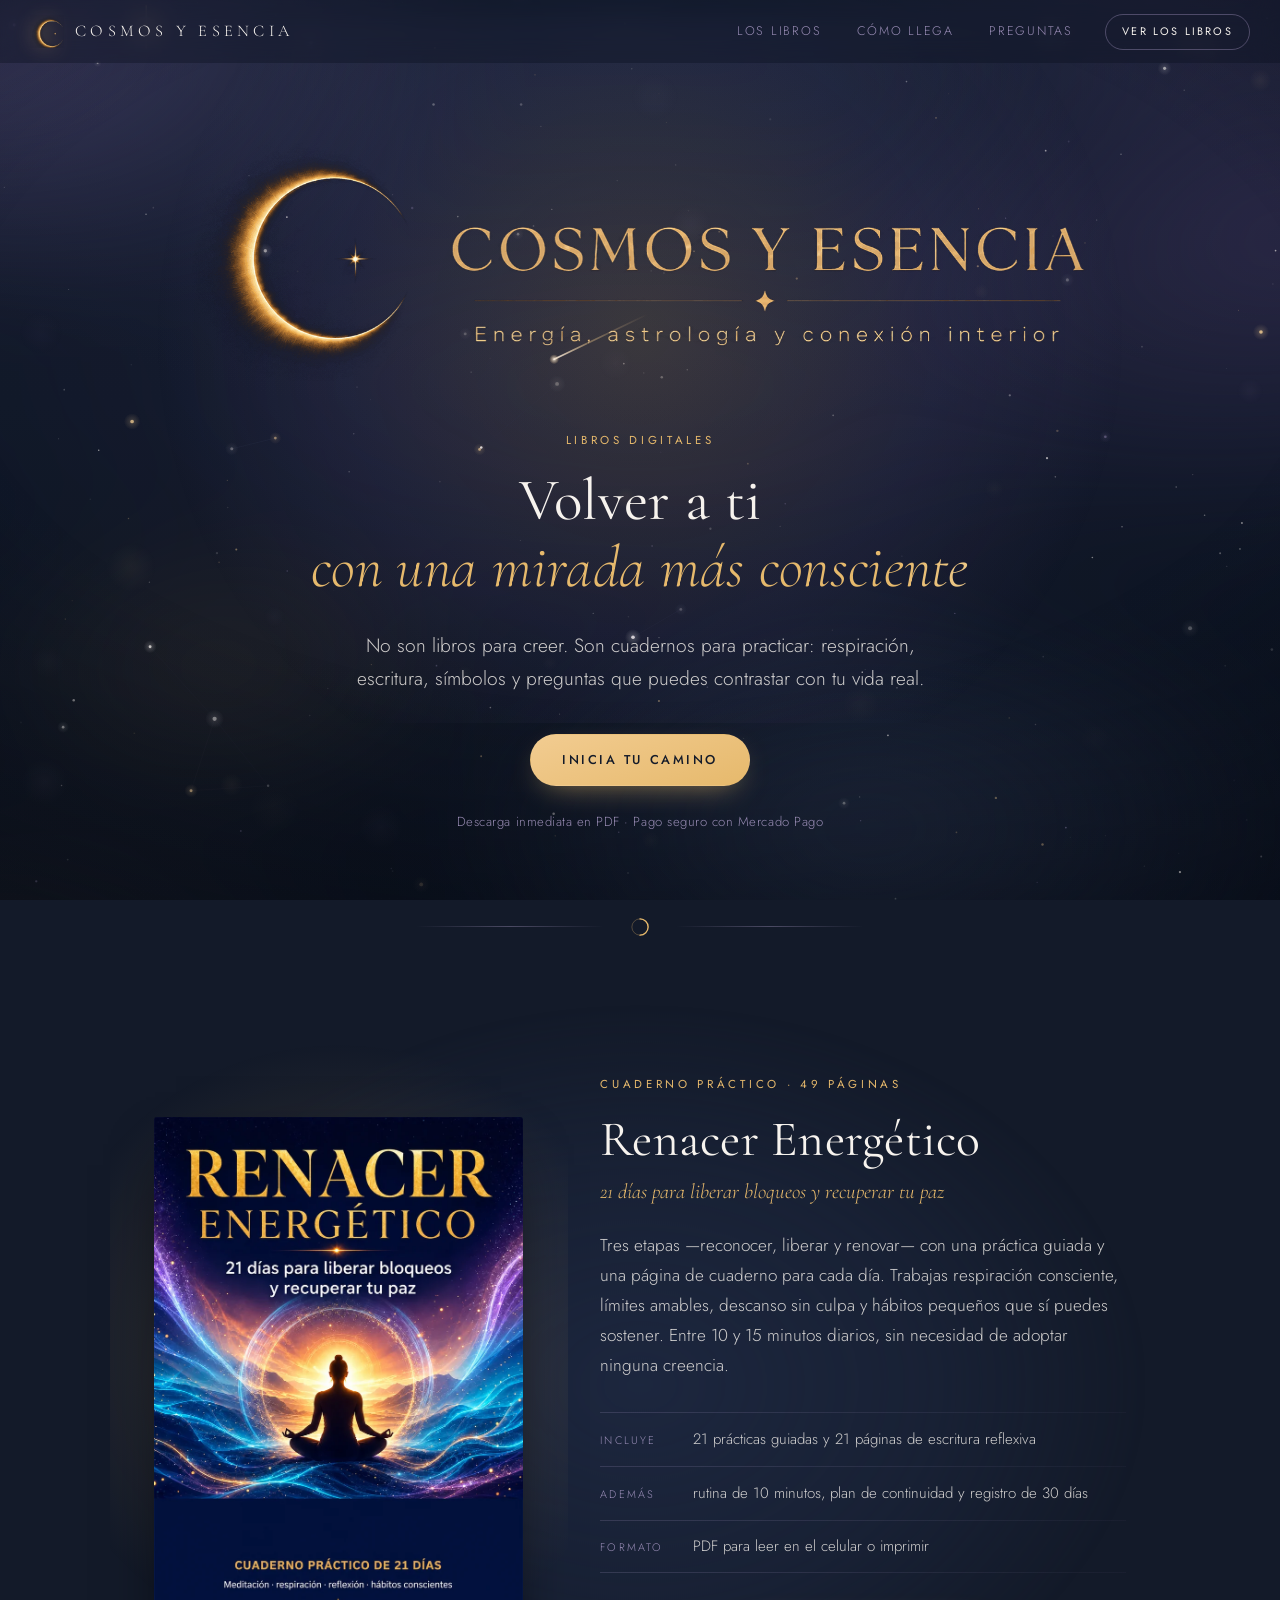
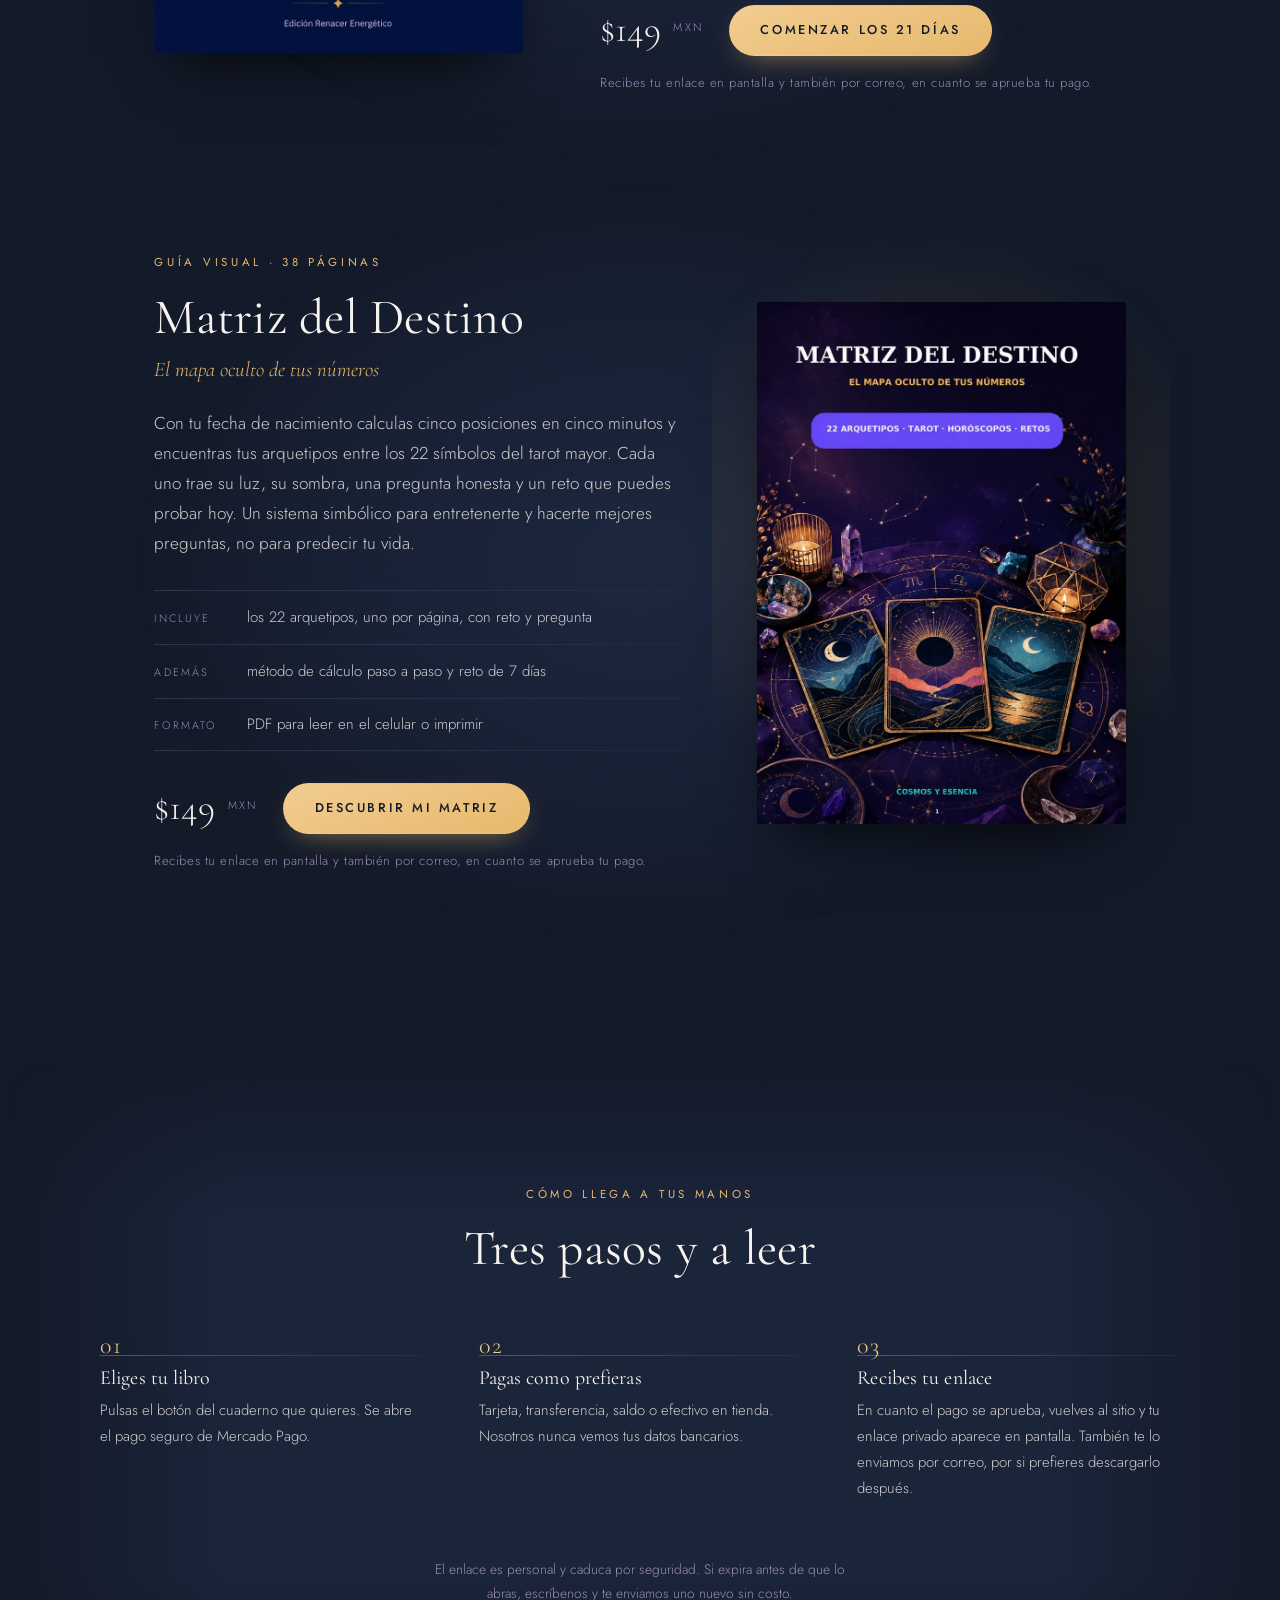
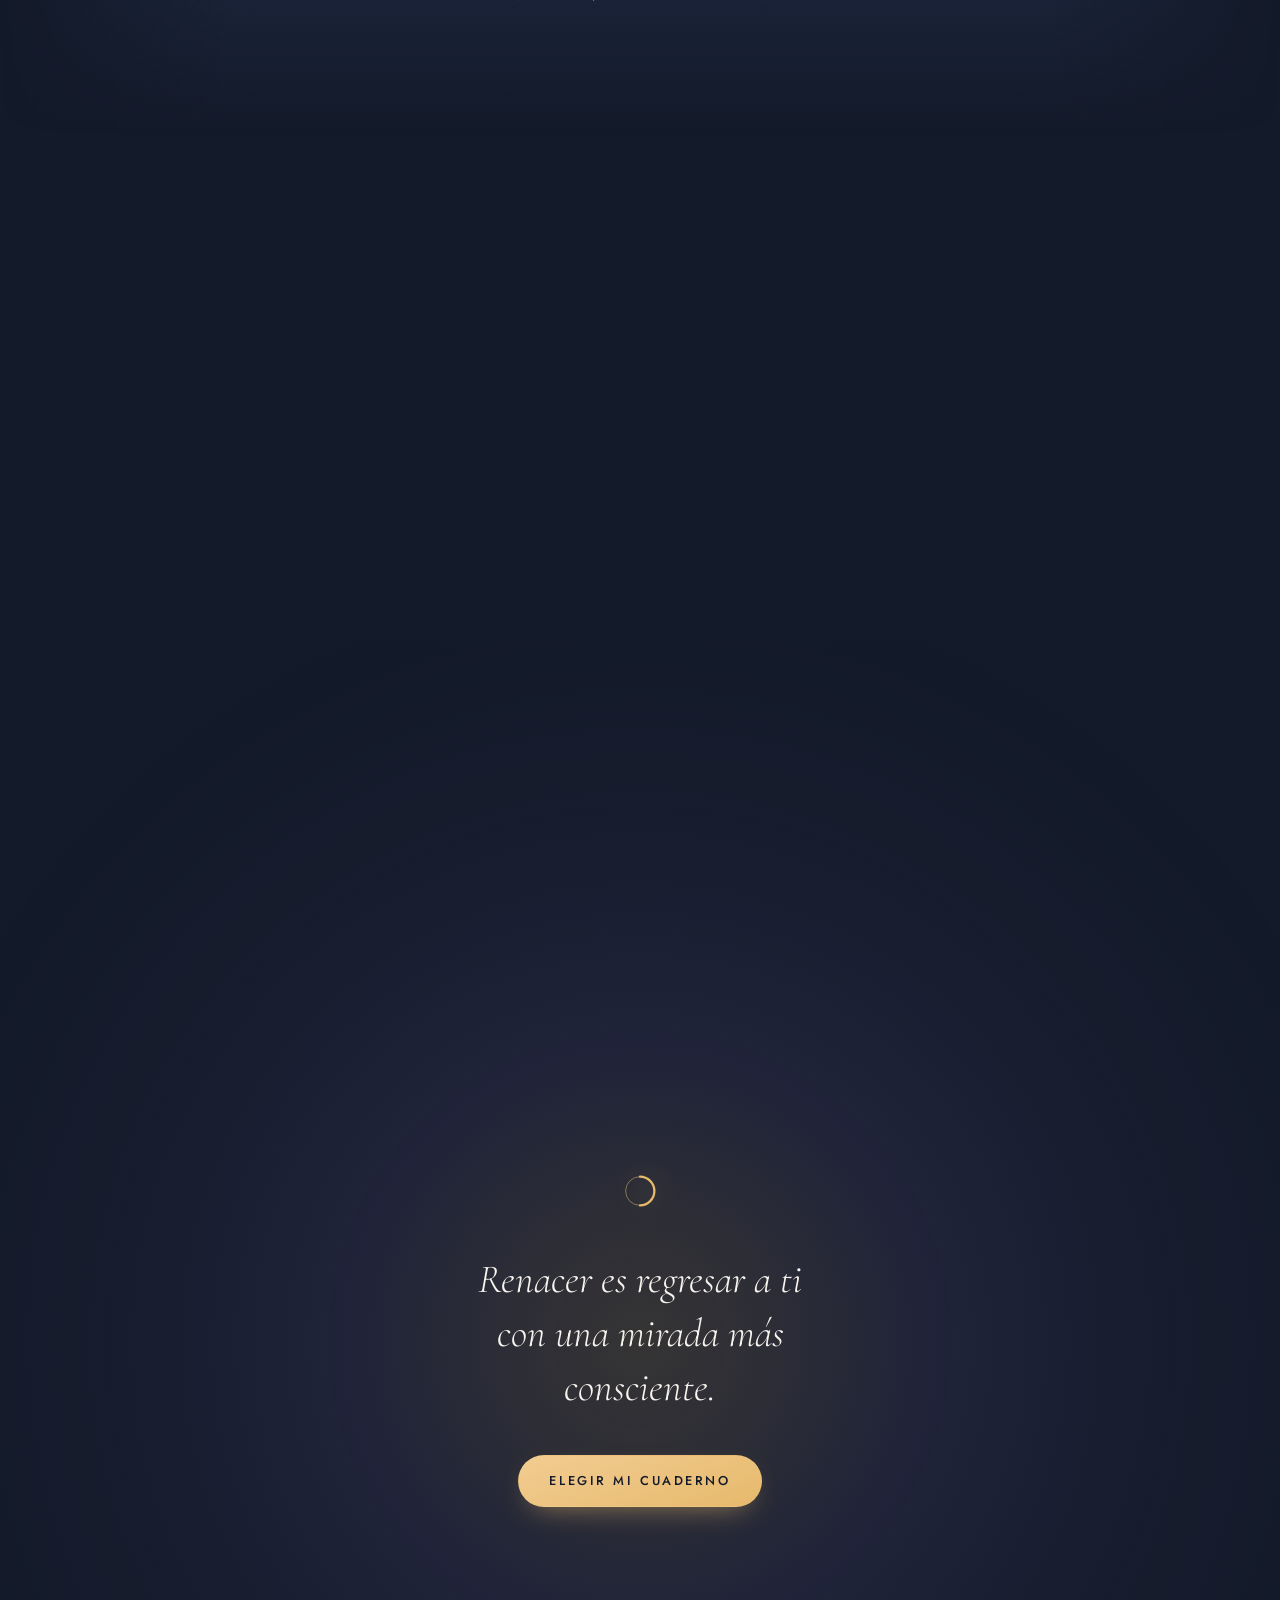
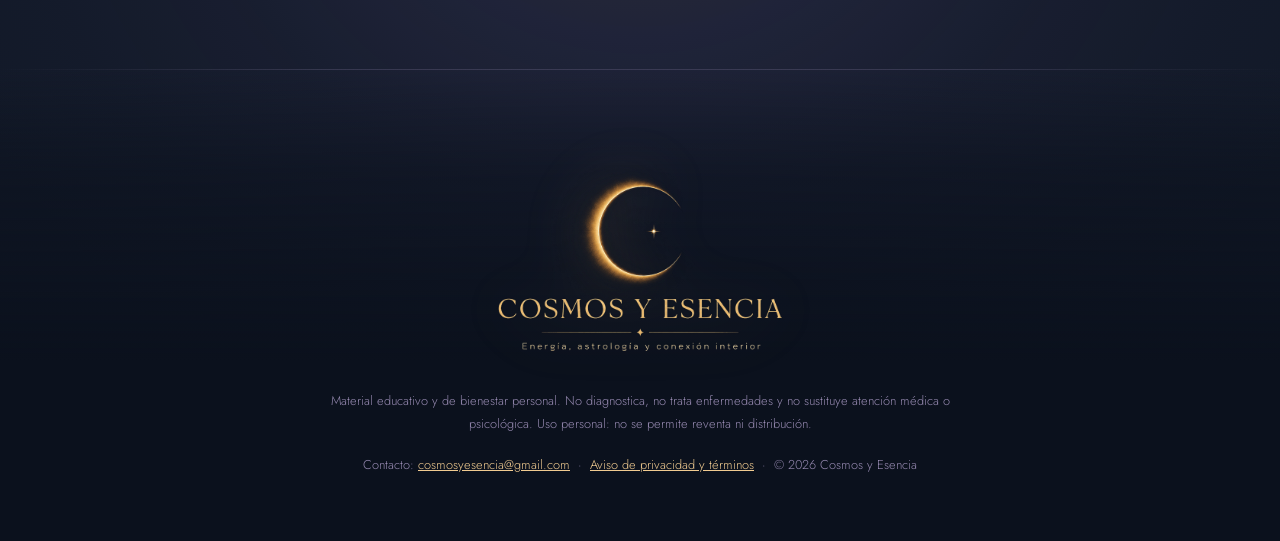
==== commit 788622ff: "Update index.html" ====
--- a/index.html
+++ b/index.html
@@ -94,7 +94,7 @@
     </picture>
 
     <div class="hero__copy reveal">
-      <p class="eyebrow">Dos cuadernos digitales</p>
+      <p class="eyebrow">Libros digitales</p>
       <h1>Volver a ti<br><em>con una mirada más consciente</em></h1>
       <p class="lede">
         No son libros para creer. Son cuadernos para practicar: respiración, escritura,
